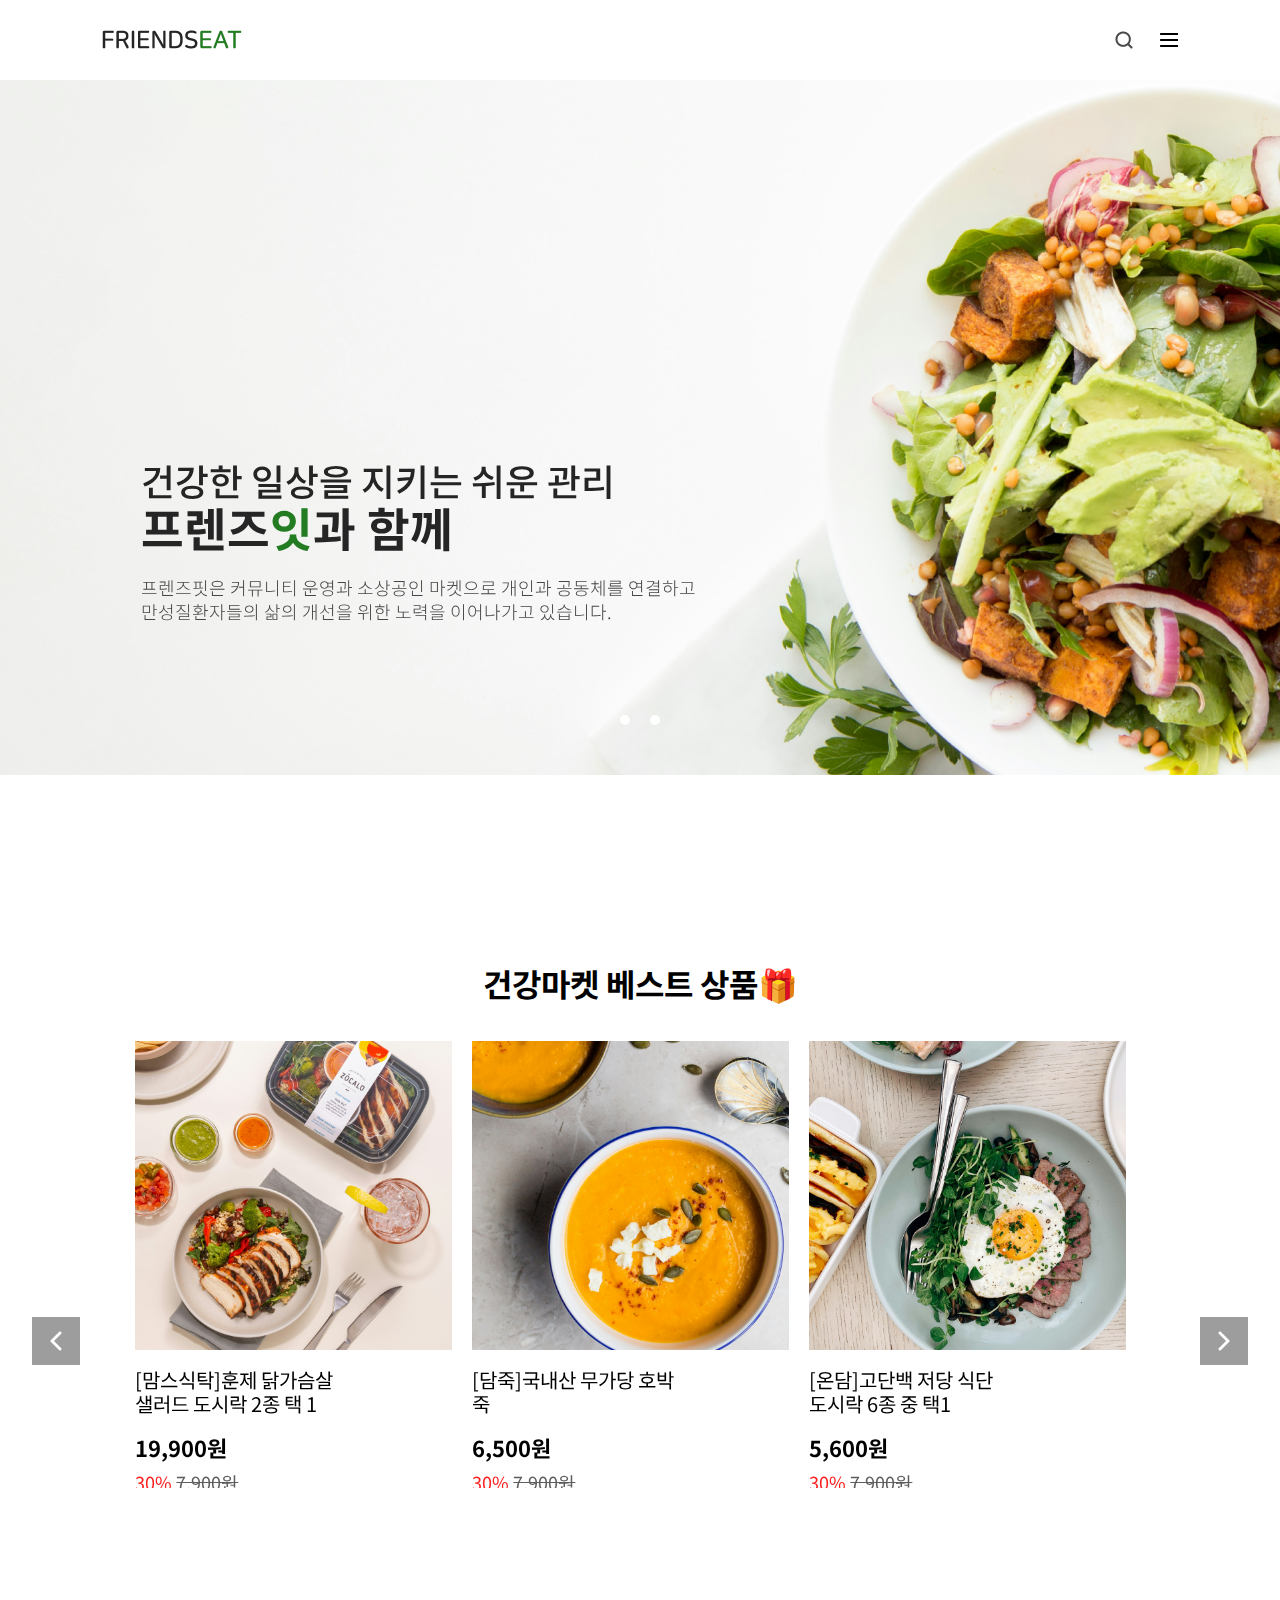
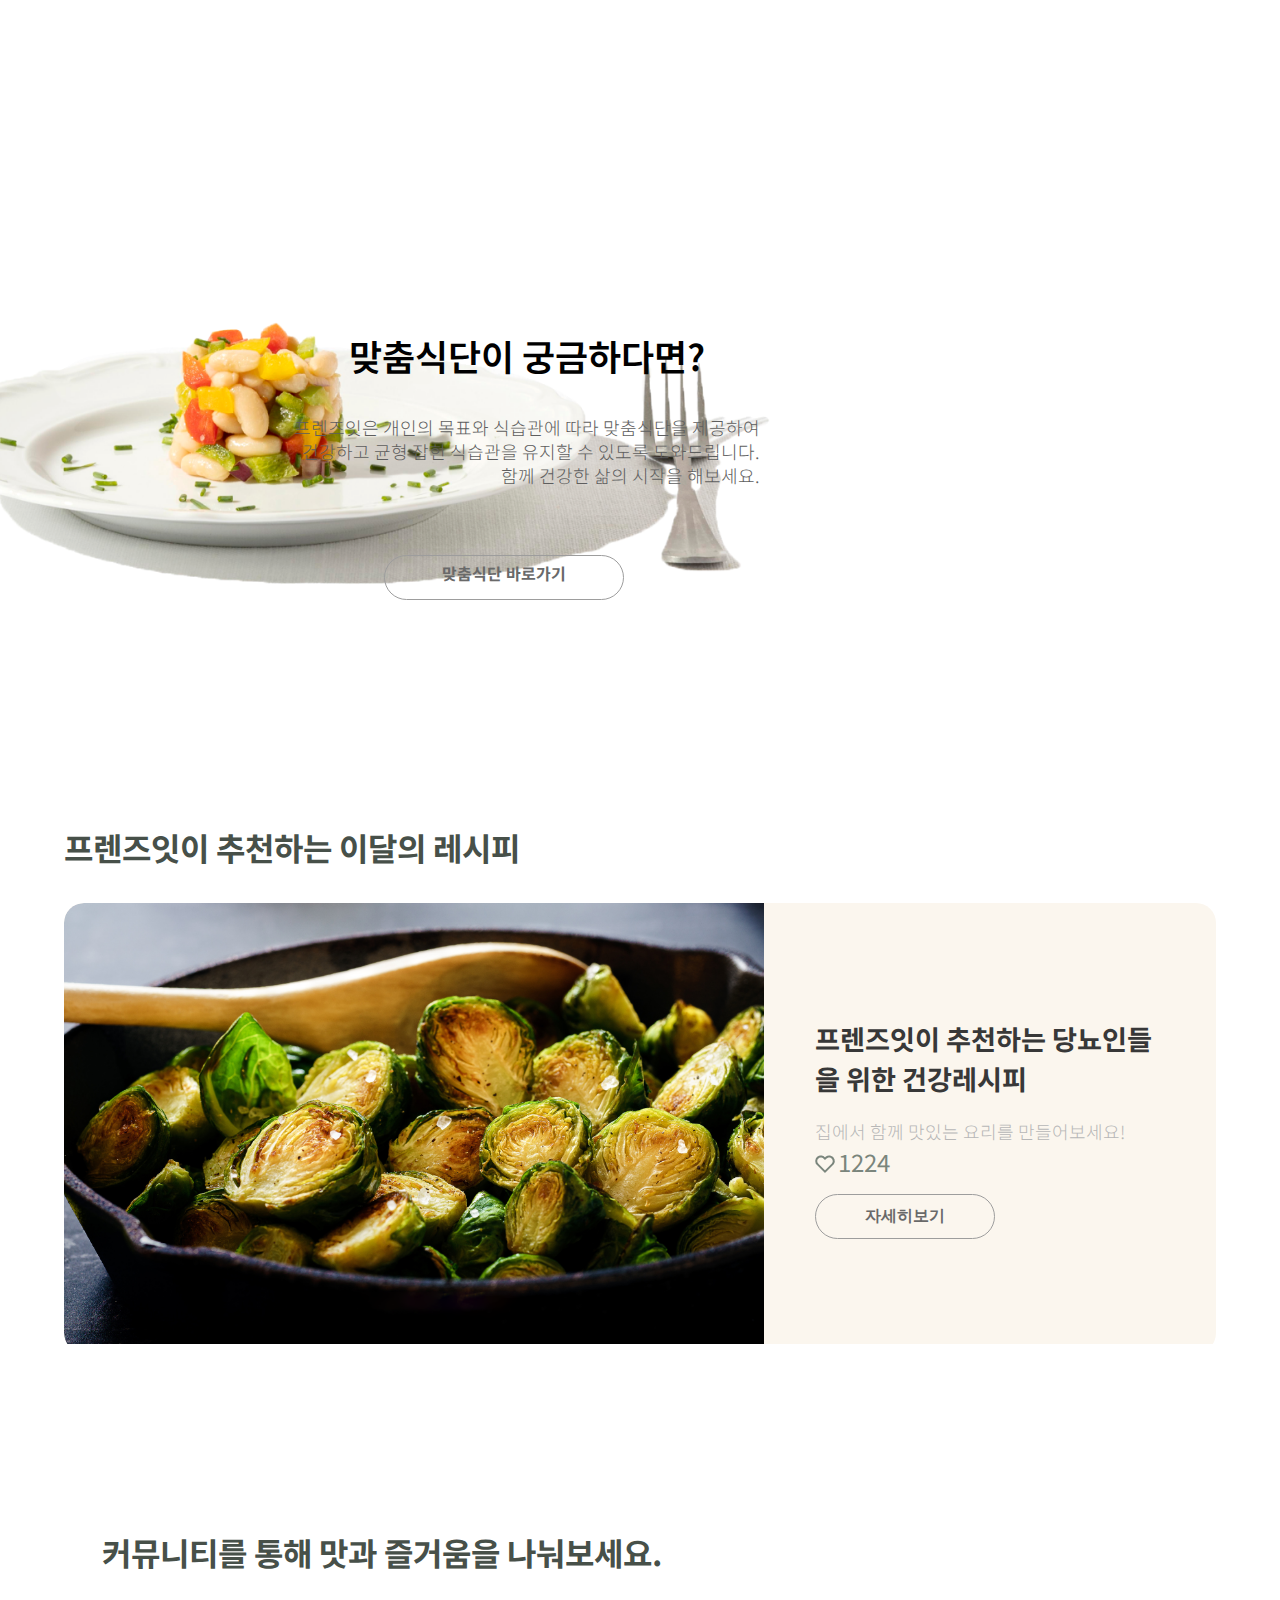
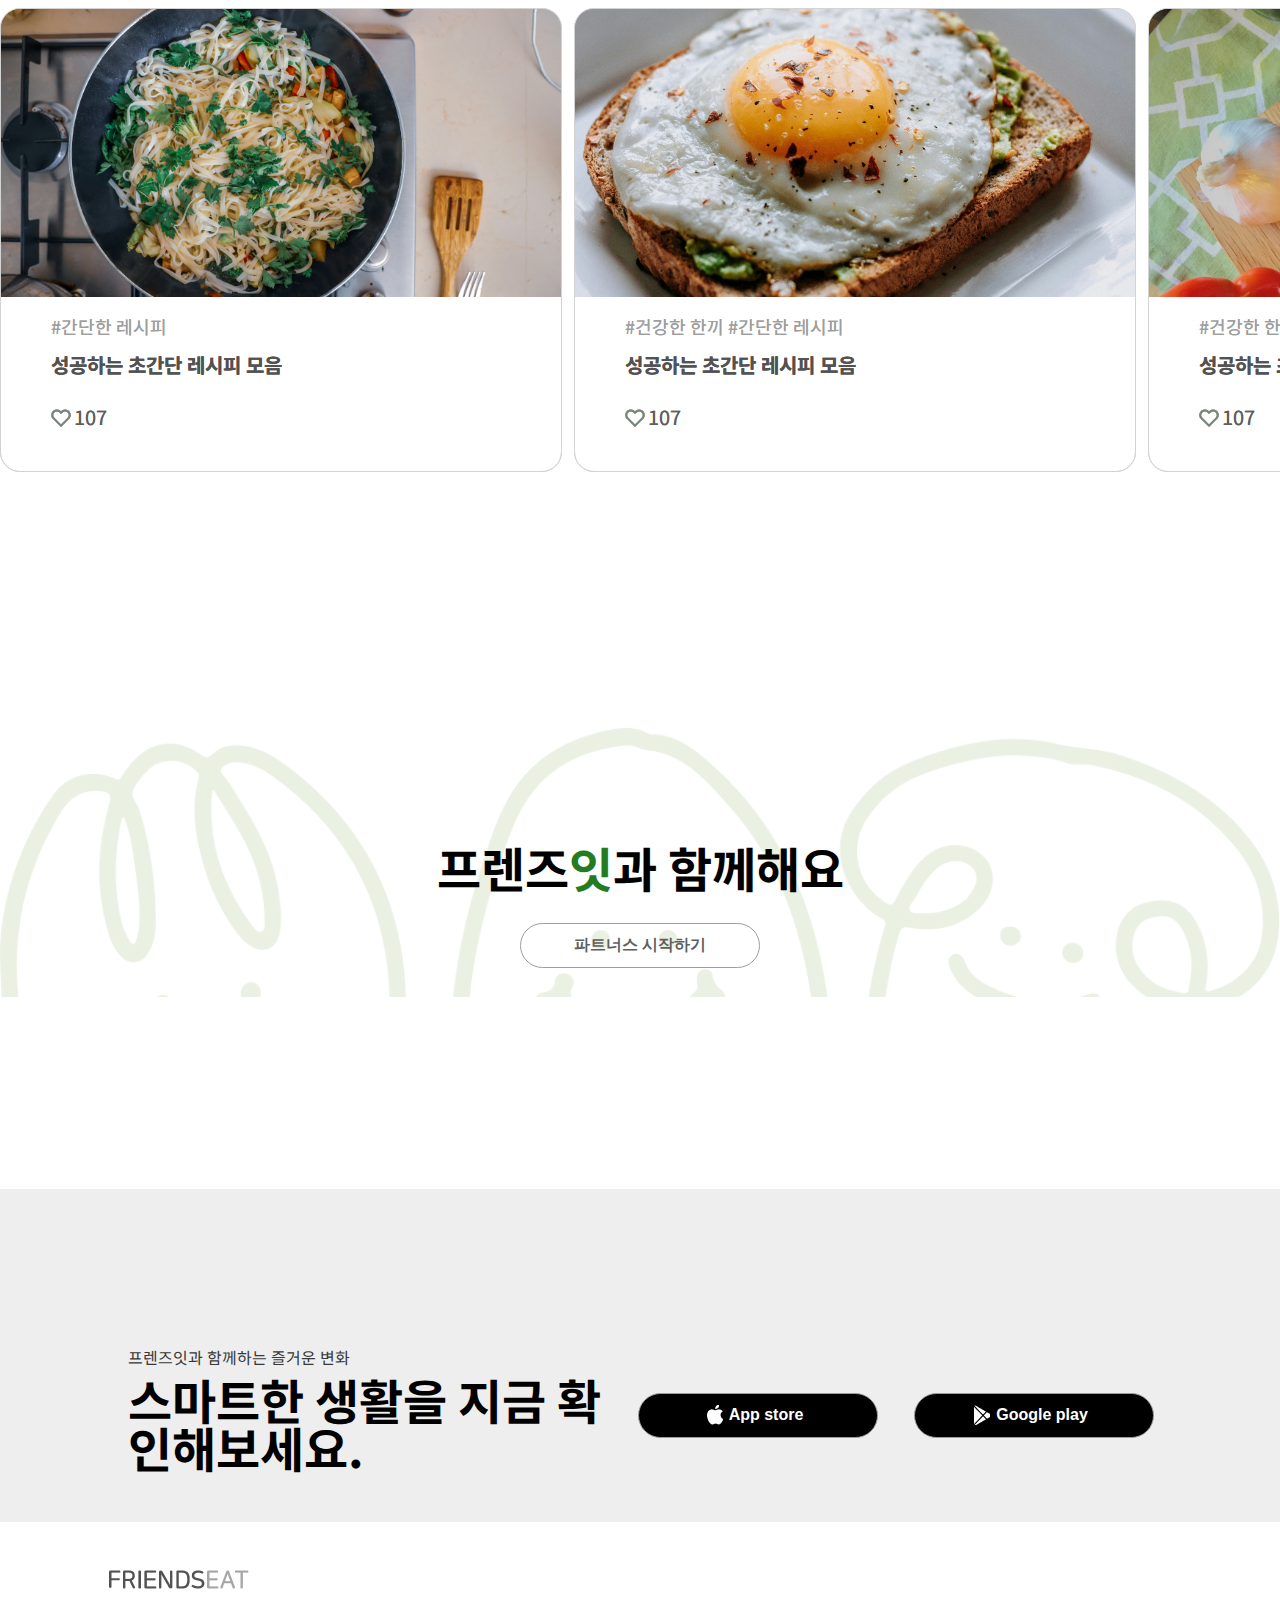
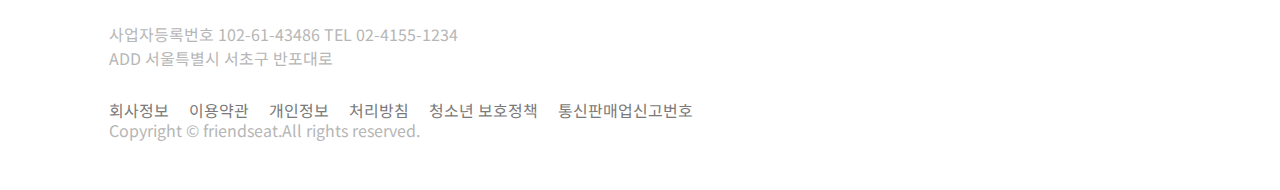
==== index.html @ 8999d672 "20240906" ====
<!DOCTYPE html>
<html lang="en">
  <head>
    <meta charset="UTF-8" />
    <meta name="viewport" content="width=device-width, initial-scale=1.0" />
    <title>프렌즈잇</title>
    <link rel="icon" href="./img/common/favicon.ico" />
    <link rel="stylesheet" href="./css/reset.css" />
    <link rel="stylesheet" href="./css/style.css" />
    <link rel="stylesheet" href="./css/responsive.css" />
    <script src="./js/index.js"></script>
    <script src="./js/jquery.min.js"></script>
  </head>
  <body>
    <div class="page_wrap">
      <header>
        <div class="headerwrap">
          <div class="header_wrapper">
            <!-- 로고 -->
            <h1>
              <a href="/">
                <img src="./img/common/FRIENDSEAT.png" alt="로고" />
              </a>
            </h1>
            <!-- 메뉴 -->
            <nav>
              <ul>
                <li class="first_menu">
                  <a href="./sub/my_recipe.html">맞춤레시피</a>
                  <ul class="submenu">
                    <li><a href="#">건강정보</a></li>
                    <li><a href="#">인기레시피</a></li>
                    <li><a href="#">맞춤레시피</a></li>
                  </ul>
                </li>
                <li class="second_menu">
                  <a href="./sub/market.html">건강마켓</a>
                  <ul class="submenu">
                    <li><a href="#">베스트</a></li>
                    <li><a href="#">신상품</a></li>
                    <li><a href="#">건강반찬</a></li>
                    <li><a href="#">식사대용</a></li>
                    <li><a href="#">영양간식</a></li>
                    <li><a href="#">맞춤식단</a></li>
                  </ul>
                </li>
                <li class="3rd_menu">
                  <a href="./community.html">커뮤니티</a>
                  <ul class="submenu">
                    <li><a href="./sub/community.html">커뮤니티</a></li>
                    <li><a href="./sub/community2.html">전문가의QnA</a></li>
                  </ul>
                </li>
                <li>
                  <a href="./sub/notice.html">공지사항</a>
                  <ul class="submenu">
                    <li><a href="./sub/notice.html">공지사항</a></li>
                    <li><a href="./sub/notice_2.html">홍보자료</a></li>
                  </ul>
                </li>
              </ul>
            </nav>
            <!-- 아이콘 -->
            <div class="icons">
              <a href="./sub/login.html"><div class="login"></div></a>
              <a href="#" onclick="showDetail()"><div class="search"></div></a>
              <a href="#" onclick="hideDetail()"><div class="close"></div></a>
              <a href="#"><div class="hidden_menu"></div></a>
            </div>
          </div>
        </div>
        <div class="top_searchbar">
          <form action="#" method="post">
            <div class="input_box">
              <input
                type="text"
                placeholder="검색어를 입력하세요"
                id="search_input"
                name="search_input"
              />
            </div>
            <div class="search_btn">
              <a href="#">
                <img src="./img/icon/search.png" alt="검색" />
              </a>
            </div>
          </form>
        </div>
      </header>
      <main>
        <!-- 섹션1 -->
        <section class="sec01">
          <div class="main_wrapper">
            <div class="sec01_wrap">
              <div class="txt_sec01">
                <h2>
                  <b>건강한 일상을 지키는 쉬운 관리</b><br />
                  프렌즈<span>잇</span>과 함께
                </h2>
                <p>
                  프렌즈핏은 커뮤니티 운영과 소상공인 마켓으로 개인과 공동체를
                  연결하고<br />
                  만성질환자들의 삶의 개선을 위한 노력을 이어나가고 있습니다.
                </p>
              </div>
              <img src="./img/main/main1.png" alt="메인1" />
            </div>
            <div class="sec01_wrap main2">
              <div class="txt_sec02">
                <h2>몸이 가벼워지는 한 끼 식단</h2>
                <p>건강관리가 쉬워지는 베지라이프, 지금 시작해보세요</p>
              </div>
              <img src="./img/main/main2.png" alt="메인2" />
            </div>
          </div>
        </section>
        <!-- 두번째 섹션 -->
        <section class="sec02_wrap">
          <h3>건강마켓 베스트 상품🎁</h3>
          <div class="sec02_wrapper">
            <a href="#" class="left_grey_1">
              <img src="../img/icon/left_grey.png" alt=" 왼쪽 화살표" />
            </a>
            <div class="sec02_all_box">
              <div class="sec02_box">
                <div class="img_box">
                  <img src="./img/main/best1.png" alt="베스트1">
                </div>
                <div class="txt_box">
                   <div class="txt_box_txt">
                  <a href="#"
                    ><h3>[온담]고단백 저당 식단 도시락 6종 중 택1</h3></a>
                  <p>5,600원</p>
                  <h4>30% <span class="sale">7,900원</span></h4>
                  </div>
                   <div class="txt_box_icon">
                  <a href="#">
                    <img src="./img/icon/buy.png" alt="장바구니">
                  </a>
                   </div>
               </div>
              </div>
              <div class="sec02_box">
                <div class="img_box">
                  <img src="./img/main/best2.png" alt="베스트2">
                </div>
                <div class="txt_box">
                  <div class="txt_box_txt">
                  <h3>[맘스식탁]훈제 닭가슴살 샐러드 도시락 2종 택 1</h3>
                  <p>19,900원</p>
                  <h4>30% <span class="sale">7,900원</span></h4>
                   </div>
                   <div class="txt_box_icon">
                  <a href="#">
                    <img src="./img/icon/buy.png" alt="장바구니">
                  </a>
                    </div>
                </div>
              </div>
              <div class="sec02_box">
                <div class="img_box">
                 <img src="./img/main/best3.png" alt="베스트3">
                </div>
                <div class="txt_box">
                  <div class="txt_box_txt">
                  <h3>[담죽]국내산 무가당 호박죽</h3>
                  <p>6,500원</p>
                  <h4>30% <span class="sale">7,900원</span></h4>
                </div>
                <div class="txt_box_icon">
                  <a href="#">
                    <img src="./img/icon/buy.png" alt="장바구니">
                  </a>
                    </div>
                </div>
              </div>

              <div class="sec02_box">
                <div class="img_box">
                  <img src="./img/main/best1.png" alt="베스트1">
                </div>
                <div class="txt_box">
                   <div class="txt_box_txt">
                  <a href="#"
                    ><h3>[온담]고단백 저당 식단 도시락 6종 중 택1</h3></a>
                  <p>5,600원</p>
                  <h4>30% <span class="sale">7,900원</span></h4>
                  </div>
                   <div class="txt_box_icon">
                  <a href="#">
                    <img src="./img/icon/buy.png" alt="장바구니">
                  </a>
                   </div>
               </div>
              </div>
              <div class="sec02_box">
                <div class="img_box">
                  <img src="./img/main/best2.png" alt="베스트2">
                </div>
                <div class="txt_box">
                  <div class="txt_box_txt">
                  <h3>[맘스식탁]훈제 닭가슴살 샐러드 도시락 2종 택 1</h3>
                  <p>19,900원</p>
                  <h4>30% <span class="sale">7,900원</span></h4>
                   </div>
                   <div class="txt_box_icon">
                  <a href="#">
                    <img src="./img/icon/buy.png" alt="장바구니">
                  </a>
                    </div>
                </div>
              </div>
              <div class="sec02_box">
                <div class="img_box">
                 <img src="./img/main/best3.png" alt="베스트3">
                </div>
                <div class="txt_box">
                  <div class="txt_box_txt">
                  <h3>[담죽]국내산 무가당 호박죽</h3>
                  <p>6,500원</p>
                  <h4>30% <span class="sale">7,900원</span></h4>
                </div>
                <div class="txt_box_icon">
                  <a href="#">
                    <img src="./img/icon/buy.png" alt="장바구니">
                  </a>
                    </div>
                </div>
              </div>
              </div>

             
            <a href="#" class="right_grey_1">
              <img src="../img/icon/right_grey.png" alt=" 오른쪽 화살표" />
            </a>
          </div> 
        </section>

        <!-- 세번째 섹션 -->
        <section class="sec03">
          <div class="sec03_wrap">
            <div class="txt_wrap1">
              <h2>맞춤식단이 궁금하다면?</h2>
              <p>프렌즈잇은 개인의 목표와 식습관에 따라 맞춤식단을 제공하여</br>건강하고 균형 잡힌 식습관을 유지할 수 있도록 도와드립니다.</br>
                 함께 건강한 삶의 시작을 해보세요.</p>
             
              <a href="#">맞춤식단 바로가기</a>
            </div>
          </div>
        </section>
        <!-- 네번째 섹션 -->
        <section class="sec04">
          <div class="sec04_wrapper">
            <h2>프렌즈잇이 추천하는 이달의 레시피</h2>
            <div class="sec04_box">
              <div class="box_wrapper"></div>
              <div class="txt_wrapper">
                <h3>프렌즈잇이 추천하는 당뇨인들을 위한 건강레시피</h3>
                <h4>집에서 함께 맛있는 요리를 만들어보세요!</h4>
                <p>1224</p>
                <a href="#"><button type="button">자세히보기</button></a>
              </div>
            </div>
          </div>
        </section>
        <!-- 다섯번째 섹션 -->
        <section class="sec05">
          <h2>커뮤니티를 통해 맛과 즐거움을 나눠보세요.</h2>
          <div class="community_slide">
            <div class="slide_box1">
              <div class="recipe_box">
                <div class="img1"></div>
                <div class="txt_1">
                  <p>#간단한 레시피</p>
                  <h4>성공하는 초간단 레시피 모음</h4>
                  <h3>107</h3>
                </div>
              </div>
              <div class="recipe_box">
                <div class="img2"></div>
                <div class="txt_1">
                  <p>#건강한 한끼 #간단한 레시피</p>
                  <h4>성공하는 초간단 레시피 모음</h4>
                  <h3>107</h3>
                </div>
              </div>
              <div class="recipe_box">
                <div class="img3"></div>
                <div class="txt_1">
                  <p>#건강한 한끼 #간단한 레시피</p>
                  <h4>성공하는 초간단 레시피 모음</h4>
                  <h3>107</h3>
                </div>
              </div>
              <div class="recipe_box">
                <div class="txt_2">
                  <p>더 많은 인기 컨텐츠를 만나보세요</p>
                  <a href="#"><button>자세히보기</button></a>
                </div>
              </div>
            </div>
            <div class="slide_box2">
              <div class="recipe_box">
                <div class="img1"></div>
                <div class="txt_1">
                  <p>#간단한 레시피</p>
                  <h4>성공하는 초간단 레시피 모음</h4>
                  <h3>107</h3>
                </div>
              </div>
              <div class="recipe_box">
                <div class="img2"></div>
                <div class="txt_1">
                  <p>#건강한 한끼 #간단한 레시피</p>
                  <h4>성공하는 초간단 레시피 모음</h4>
                  <h3>107</h3>
                </div>
              </div>
              <div class="recipe_box">
                <div class="img3"></div>
                <div class="txt_1">
                  <p>#건강한 한끼 #간단한 레시피</p>
                  <h4>성공하는 초간단 레시피 모음</h4>
                  <h3>107</h3>
                </div>
              </div>
              <div class="recipe_box">
                <div class="txt_2">
                  <p>더 많은 인기 컨텐츠를 만나보세요</p>
                  <a href="#"><button>자세히보기</button></a>
                </div>
              </div>
            </div>
          </div>
        </section>
        <!-- 일곱번째 섹션 -->
        <section class="sec07">
          <div class="sec07_text">
            <h2>프렌즈<span>잇</span>과 함께해요</h2>
            <a href="./sub/partners.html"><button>파트너스 시작하기</button></a>
          </div>
        </section>
        <!-- 여덟번째 섹션 -->
        <section class="sec08">
          <div class="sec08_wrapper">
           <div class="sec08_text">
            <h3>프렌즈잇과 함께하는 즐거운 변화</h3>
            <h2>스마트한 생활을 지금 확인해보세요.</h2>
            </div>
           <div class="sec_8_btn">
            <a href="#"><button class="app">App store</button></a>
            <a href="#"><button class="Google">Google play</button></a>
            </div>
        </div>
        </section>
      </main>
      <!-- 푸터 -->
      <footer>
        <div class="footer_wrapper">
          <img src="./img/common/footerlogo.png" alt="logo_black" />
          <p>
            사업자등록번호 102-61-43486 TEL 02-4155-1234 <br />
            ADD 서울특별시 서초구 반포대로
          </p>
          <div class="bottom_txt">
            <div class="txt_h4">
              <h4>회사정보</h4>
              <h4>이용약관</h4>
              <h4>개인정보</h4>
              <h4>처리방침</h4>
              <h4>청소년 보호정책</h4>
              <h4>통신판매업신고번호</h4>
            </div>
            <p>Copyright &copy; friendseat.All rights reserved.</p>
          </div>
        </div>
      </footer>
    </div>
  </body>
  <!-- slick -->
  <link rel="stylesheet" href="./css/slick.css" />
  <link rel="stylesheet" href="./css/slick-theme.css" />
  <script src="./js/slick/slick.min.js"></script>
  <script src="./js/slide.js"></script>
</html>
---- css/style.css ----
@charset "utf-8";
@import url("https://fonts.googleapis.com/css2?family=Noto+Sans+KR:wght@100..900&family=Noto+Sans:ital,wght@0,100..900;1,100..900&display=swap");

* {
  margin: 0;
  padding: 0;
}

body {
  font-family: "Noto Sans KR", sans-serif;
  color: #383838;
}
body::-webkit-scrollbar {
  width: 10px;
}
body::-webkit-scrollbar-thumb {
  background-color: #5f5f5f;
  border-radius: 20px;
}
.page_wrap {
  width: 100%;
}

header {
  width: 100%;
  height: auto;
  /* border-bottom: 1px solid #eeeeee; */
  position: fixed;
  z-index: 999;
}
.headerwrap {
  width: 100%;
  height: 80px;

  background-color: #fff;
  transition: 0.3s;
}
.headerwrap:hover {
  background-color: #fff;
}
.header_wrapper {
  width: 84%;
  height: 100%;
  display: flex;
  justify-content: space-between;
  margin: 0 auto;
}
h1 {
  width: 140px;
  height: 20px;
  padding: 30px 0;
}
nav {
  width: 36%;
  height: 100%;
  text-align: center;
  font-weight: bold;
}
nav > ul {
  display: flex;
  justify-content: space-between;
  line-height: 80px;
  width: 100%;
  height: auto;
  position: relative;
}
nav > ul::after {
  position: absolute;
  top: 80px;
  left: -80px;
  content: "메뉴배경";
  font-size: 0;
  display: block;
  width: 128%;
  height: 0;
  overflow: hidden;
  background-color: #fff;
  box-sizing: border-box;
  /* border: 1px solid #f5f5f5; */

  border-top: none;
  transition: 0.3s;
  border-radius: 0px 0px 20px 20px;
}
.hidden_menu {
  padding: 28px 0;
  display: none;
}

nav > ul:hover::after {
  height: 240px;
}
.submenu:not(:hover) > li > a {
  color: #797979;
}
.icons {
  display: flex;
  padding: 30px 0;
  column-gap: 20px;
}

.login {
  width: 21px;
  height: 21px;
  background-image: url(../img/common/css_sprites_1.png);
  background-position: -2211px -499px;
}
.login:hover {
  background-repeat: no-repeat;
  background-image: url(../img/icon/login_green.png);
  background-position: 1px 0px;
  background-size: 90%;
}
.search {
  width: 20px;
  height: 20px;
  background-image: url(../img/common/css_sprites_1.png);
  background-position: -1293px -628px;
}
.close {
  width: 20px;
  height: 20px;
  background-image: url(../img/icon/close.png);
  background-repeat: no-repeat;
  position: relative;
  left: -20px;
  top: 1px;
  display: none;
}
.hidden_menu {
  width: 20px;
  height: 20px;
  background-image: url(../img/icon/menu.png);
  background-repeat: no-repeat;
  position: relative;
  display: none;
  top: -2px;
}

.search:hover {
  background-image: url(../img/icon/search_green.png);

  background-position: 1px 20px;
  background-size: 102%;
}

/*2차메뉴*/
nav > ul > li {
  position: relative;
  top: 0;
  left: 0;
}
.submenu {
  width: 156%;
  height: 0;
  overflow: hidden;
  background-color: rgb(255, 255, 255);
  position: absolute;
  top: 80px;
  left: -18px;
  line-height: 32px;
  transition: 0.5s;
  column-gap: 70px;
  color: #575757;
  text-align: center;
  z-index: 55;
  transition: 0.3s;
}
.submenu li {
  padding-top: 20px;
}
nav > ul:hover .submenu {
  height: 210px;
}
nav > ul > li:hover > a {
  color: #237b22;
}
.submenu > li:hover > a {
  color: #237b22;
}
/* 메뉴 애니메이션 */
nav > ul > li:after {
  content: "";
  position: absolute;
  bottom: 0;
  left: 0;
  width: 45px;
  height: 4px;
  display: block;
  background-color: #237b22;
  transform: scaleX(0);
  transition: 0.3s;
}
nav > ul > li:nth-child(1):after {
  content: "";
  position: absolute;
  bottom: 0;
  left: 1px;
  width: 72px;
  height: 4px;
  display: block;
  background-color: #237b22;
  transform: scaleX(0);
  transition: 0.3s;
}
nav > ul > li:nth-child(2):after {
  content: "";
  position: absolute;
  bottom: 0;
  left: 1px;
  width: 56px;
  height: 4px;
  display: block;
  background-color: #237b22;
  transform: scaleX(0);
  transition: 0.3s;
}
nav > ul > li:nth-child(3):after {
  content: "";
  position: absolute;
  bottom: 0;
  left: 1px;
  width: 56px;
  height: 4px;
  display: block;
  background-color: #237b22;
  transform: scaleX(0);
  transition: 0.3s;
}
nav > ul > li:nth-child(4):after {
  content: "";
  position: absolute;
  bottom: 0;
  left: 2px;
  width: 56px;
  height: 4px;
  display: block;
  background-color: #237b22;
  transform: scaleX(0);
  transition: 0.3s;
}
nav ul li:nth-child(1):hover::after {
  width: 72px;
  transform: scaleX(1);
}
nav ul li:nth-child(2):hover::after {
  width: 56px;
  transform: scaleX(1);
}
nav ul li:nth-child(3):hover::after {
  width: 56px;
  transform: scaleX(1);
}
nav ul li:nth-child(4):hover::after {
  width: 56px;
  transform: scaleX(1);
}

/* 검색창 */
.top_searchbar {
  width: 100%;
  height: 150px;
  background-color: #ffffff;
  box-sizing: border-box;
  padding: 50px 0;
  display: flex;
  margin: 0 auto;
  justify-content: center;
  opacity: 0;
}
.top_searchbar form {
  width: 100%;
  height: auto;
  display: flex;
  justify-content: center;
}
.input_box {
  width: 630px;
}
.input_box input {
  background-color: transparent;
  border: none;
  border-bottom: 1px solid #464646;
  color: #464646;
  height: 50px;
  width: 100%;
  padding-right: 30px;
  box-sizing: border-box;
  outline: none;
}
.search_btn {
  box-sizing: border-box;
  padding: 16px 0;
}

section {
  width: 100%;
  height: auto;
  margin: 0 auto;
  margin-bottom: 12rem;
}
/* section01 */
.sec01 {
  max-width: 100%;
  height: 775px;
  margin: 0 auto;
  /* margin-bottom: 8rem; */
}
.main_wrapper {
  width: 100%;
  height: 100%;
  overflow: hidden;
  margin: 0 auto;
}
.sec01_wrap {
  width: 100%;
  height: 100%;
  display: flex;
  align-items: center;
  justify-content: center;
  position: relative;
  top: 0;
  left: 0;
}
.sec01_wrap img {
  max-width: 100%;
  height: 775px;
  object-fit: cover;
  object-position: center;
}
.sec01_wrap .txt_sec01 {
  position: absolute;
  top: 25vh;
  left: 5vw;
}
.sec01_wrap h2 {
  font-size: 3.5rem;
  color: #252525;
  font-weight: bold;
  margin-bottom: 48px;
  line-height: 64px;
}
.sec01_wrap b {
  font-size: 2.5rem;
  color: #252525;
  font-weight: 500;
  margin-bottom: 2.8vh;
  line-height: 48px;
}
span {
  color: #237b22;
}
.sec01_wrap.main2 {
  width: 100%;
  height: 775px;
  display: flex;
  align-items: center;
  justify-content: center;
  position: relative;
  top: 0;
  left: 0;
}
.sec01_wrap.main2 .txt_sec02 {
  position: absolute;
  top: 360px;
  right: 160px;
  text-align: end;
}

.sec01_wrap.main2 > .txt_sec02 h2 {
  font-size: 3.2rem;
  color: #252525;
  font-weight: bold;
  margin-bottom: 1rem;
  line-height: 48px;
}
.sec01_wrap.main2 > .txt_sec02 p {
  font-size: 18px;
  color: #717171;
  font-weight: 400;
  margin-bottom: 2rem;
  line-height: 24px;
}

.sec01_wrap p {
  color: #464646;
  font-size: 18px;
  font-weight: 300;
  line-height: 24px;
}
.main_button {
  display: flex;
  align-items: center;
  justify-content: center;
  gap: 20px;
  position: relative;
  top: -70px;
}

/* 섹션2 */
.sec02_wrap {
  width: 100%;
  max-width: 1920px;
  height: 660px;
  margin: 0 auto;
  margin-top: 12rem;
  margin-bottom: 12rem;
}
.sec02_wrap > h3 {
  box-sizing: border-box;
  padding: 0 10%;
  font-size: 32px;
  color: #000;
  font-weight: bold;
  margin-bottom: 42px;
  text-align: center;
}
.sec02_wrapper {
  width: 95%;
  display: flex;
  align-items: center;
  box-sizing: border-box;
  margin: 0 auto;
}
.left_grey {
  cursor: pointer;
}
.right_grey {
  cursor: pointer;
}

.sec02_all_box {
  margin: 0 auto;
  width: 83%;
  height: 600px;
}
.sec02_box {
  width: calc(33.3% - 20px);
  min-height: 300px;
  margin: 0 auto;
  display: flex;
  flex-direction: column;
  align-items: flex-start;
  margin-right: 20px;
  flex: 1 1 calc(33.3% - 20px);
}
.sec02_box:last-child {
  margin-right: 0;
}
.img_box {
  max-width: 100%;
  height: auto;
  overflow: hidden;
  margin-bottom: 18px;
}
.txt_box {
  width: 80%;
  height: 120px;
  display: flex;
  flex-direction: column;
}
.img_box img {
  width: 100%;
}
.txt_box_txt {
  width: 80%;
  display: flex;
  flex-direction: column;
}
.txt_box_icon {
  width: 20%;
  box-sizing: border-box;
  padding: 0 3.5rem;
}
.txt_box h3 {
  font-size: 20px;
  font-weight: 400;
  color: #000;
  margin-bottom: 18px;
  transition: 0.2s;
  line-height: 1.2;
}
.txt_box p {
  font-size: 24px;
  font-weight: bold;
  color: #000;
  margin-bottom: 12px;
  transition: 0.2s;
  line-height: 1.2;
}
.txt_box h4 {
  font-size: 18px;
  font-weight: 400;
  color: #ff1f1f;
  margin-bottom: 18px;
  transition: 0.2s;
  line-height: 20px;
}
.sale {
  text-decoration: line-through;
  color: #5e5e5e;
}
.sec02_photo h3:hover {
  text-decoration: underline;
}

/* section3 */

.sec03 {
  width: 100%;
  height: 420px;
  min-height: 360px;
  box-sizing: border-box;
  text-align: center;
}
.sec03_wrap {
  width: 100%;
  height: 450px;
  margin: 0 auto;
  position: relative;
  top: 0;
  left: 0;
}
.sec03_wrap::before {
  content: "";
  display: block;
  position: absolute;
  top: 0px;
  left: 0px;
  right: 0px;
  bottom: 0px;
  opacity: 0.9;
  background-image: url(../img/main/mall3.png);
  background-position: center;
  background-repeat: no-repeat;
  background-size: cover;
  opacity: 1;
}

.txt_wrap1 {
  width: 50%;
  display: flex;
  flex-direction: column;
  justify-content: space-between;
  align-items: end;
  text-align: end;
  position: absolute;
  top: 120px;
  right: 8rem;
}
.sec03_wrap h2 {
  font-weight: 600;
  margin-bottom: 24px;
  color: #000000;
  font-size: 36px;
  font-weight: 600;
  margin-right: 50px;
  line-height: 32px;
}
.sec03_wrap p {
  color: #5e5e5e;
  font-size: 18px;
  font-weight: 300;
  line-height: 1.5rem;
  margin-right: 50px;
}
.txt_wrap1 a {
  width: 240px;
  height: 45px;
  box-sizing: border-box;
  padding: 1vh 2vw;
  box-sizing: border-box;
  font-size: 16px;
  margin-top: 48px;
  border-radius: 50px;
  border: 1px solid #9d9d9d;
  outline: none;
  background-color: transparent;
  font-weight: bold;
  cursor: pointer;
  color: #696969;
  text-align: center;
  transition: 0.3s;
  position: relative;
  left: -3rem;
}
.txt_wrap1 a:hover {
  background-color: #000000;
  color: #fff;
  border: 1px solid #000000;
}

/* 섹션4 */
.sec04 {
  width: 100%;
  height: auto;
  overflow: hidden;
}
.sec04_wrapper {
  /* width: 83%; */
  max-width: 1600px;
  height: 57vh;
  margin: 0 auto;
}
.sec04 h2 {
  width: 100%;
  color: #475049;
  font-size: 32px;
  font-weight: bold;
  margin-bottom: 40px;
  word-wrap: break-word;
}
.sec04_box {
  /* width: 100%;*/
  height: 50vh;
  overflow: hidden;
  display: flex;
  flex-wrap: wrap;
  justify-content: space-between;
  margin: 0 auto;
  border-radius: 20px;
  background-color: #fbf6ee;
  transition: 0.3s;
}
.box_wrapper {
  /* width: 50%; */
  /* height: 100%; */
  min-height: 200px;
  overflow: hidden;
  background-image: url(../img/main/recipe0.png);
  background-position: bottom center;
  background-size: cover;
  background-repeat: no-repeat;

  border-radius: 20px 0 0 20px;
  flex: 2;
  transition: 0.3s;
}
.sec04_box:hover .box_wrapper {
  background-size: 101%;
  background-size: cover;
}
.txt_wrapper {
  flex: 1;
  box-sizing: border-box;
  padding: 6vh 4vw;
  display: flex;
  flex-direction: column;
  justify-content: center;
}
.txt_wrapper h3 {
  font-size: 2rem;
  color: #383838;
  font-weight: bold;
  margin-bottom: 24px;
  line-height: 2.5rem;
  word-wrap: break-word;
}
.txt_wrapper h4 {
  font-size: 18px;
  color: #b7b7b7;
  font-weight: 300;
  margin-bottom: 10px;
}
.txt_wrapper p {
  font-size: 24px;
  color: #7a857c;
  font-weight: 400;
  margin-bottom: 20px;
}
.txt_wrapper p::before {
  content: "";
  display: inline-block;
  width: 23px;
  height: 20px;
  background-image: url(../img/common/css_sprites_1.png);
  background-position: -2131px -499px;
  background-image: 100%;
  position: relative;
  top: 2px;
}
.sec04 button {
  box-sizing: border-box;
  padding: 10px 2vw;
  width: 180px;
  height: 45px;
  border-radius: 50px;
  border: 1px solid #9d9d9d;
  outline: none;
  background-color: transparent;
  font-weight: bold;
  font-size: 16px;
  cursor: pointer;
  color: #696969;
  transition: 0.3s;
}
.sec04 button:hover {
  background-color: #000000;
  color: #fff;
  border: 1px solid #000000;
}

/* section5 */
.sec05 {
  width: 100%;
  height: fit-content;
  box-sizing: border-box;
  overflow: hidden;
}
.sec05 > h2 {
  width: 83%;
  color: #475049;
  font-size: 32px;
  font-weight: bold;
  width: 1600px;
  text-align: start;
  margin: 0 auto;
  margin-left: 8vw;
  margin-bottom: 40px;
}
/* 슬라이드 전체 */
.community_slide {
  width: 100%;
  position: relative;
  height: 464px;
  overflow: hidden;
}
/* 슬라이드1세트  */
.slide_box1 {
  width: 100%;
  height: 100%;
  display: flex;
  justify-content: space-between;

  position: absolute;
  top: 0;
  animation: slide1 16s linear infinite;
  width: max-content;
}
.community_slide:hover .slide_box1,
.community_slide:hover .slide_box2 {
  animation-play-state: paused;
}
.slide_box2 {
  width: 100%;
  height: 100%;
  display: flex;
  justify-content: space-between;

  position: absolute;
  top: 0;
  width: max-content;
  animation: slide2 16s linear infinite;
}

@keyframes slide1 {
  0% {
    transform: translateX(0%);
  }
  100% {
    transform: translateX(-100%);
  }
}
@keyframes slide2 {
  0% {
    transform: translateX(100%);
  }
  100% {
    transform: translateX(0%);
  }
}
.community_slide .recipe_box {
  width: 560px;
  overflow: hidden;
  margin: 0 auto;
  border-radius: 20px;
  border: 1px solid #d3d3d3;
  margin-right: 12px;
  transition: 0.3s;
}
.community_slide .recipe_box:hover {
  border: 1px solid #616161;
}
.img1 {
  max-width: 100%;
  height: 288px;
  background-image: url(../img/main/community1.jpg);
  background-size: 105%;
  background-repeat: no-repeat;
  background-position: -20px -44px;
}
.img2 {
  max-width: 100%;
  height: 288px;
  background-image: url(../img/main/community2.jpg);
  background-size: cover;
  background-repeat: no-repeat;
  background-position: center center;
}
.img3 {
  max-width: 100%;
  height: 288px;
  background-image: url(../img/main/community3.jpg);
  background-size: 100%;
  background-repeat: no-repeat;
}
.img4 {
  max-width: 100%;
  height: 288px;
  background-image: url(../img/main/community1.jpg);
  background-size: 100%;
  background-repeat: no-repeat;
}
.recipe_box .txt_1 {
  margin-top: 20px;
  font-size: 18px;
  color: #9e9e9e;
  margin-left: 50px;
}
.recipe_box .txt_1 p {
  margin-bottom: 20px;
}
.recipe_box .txt_1 h4 {
  color: #525252;
  font-weight: bold;
  font-size: 20px;
  margin-bottom: 30px;
}
.recipe_box .txt_1 h3 {
  color: #5e5e5e;
  font-size: 20px;
}
.recipe_box .txt_1 h3::before {
  content: "";
  display: inline-block;
  width: 23px;
  height: 20px;
  background-image: url(../img/common/css_sprites_1.png);
  background-position: -2131px -499px;
  position: relative;
  top: 3px;
}
.recipe_box .txt_2 {
  text-align: center;
  padding: 165px 0px;
}
.recipe_box .txt_2 p {
  font-size: 20px;
  font-weight: bold;
}
.recipe_box .txt_2 button {
  box-sizing: border-box;
  width: 180px;
  height: 45px;
  color: #797979;
  cursor: pointer;
  font-size: 16px;
  border: 1px solid #525252;
  border-radius: 50px;
  margin-top: 60px;
  background-color: #fff;
  font-weight: bold;
  transition: 0.3s;
}
.recipe_box .txt_2 button:hover {
  background-color: #000000;
  color: #ffffff;
}
/* section06 */
.sec06 {
  align-items: center;
  box-sizing: border-box;
  width: 100%;
  height: 45vh;
}
.sec06_wrapper {
  max-width: 1920px;
  min-height: 200px;
  height: 100%;
  margin: 0 auto;
  display: flex;
  justify-content: flex-end;
  align-items: center;
  position: relative;
}
.sec06_wrapper::before {
  content: "";
  background-image: url(../img/main/mall01.png);
  background-repeat: no-repeat;
  background-size: cover;
  background-position: left center;
  position: absolute;
  top: 0px;
  left: 0px;
  right: 0px;
  bottom: 0px;
  opacity: 0.9;
  transition: 0.3s;
  background-color: #fff;
}
.sec06_wrapper:hover.sec06_wrapper::before {
  /* filter: contrast(0.5); */
  opacity: 0.6;
}

.txt_mall {
  width: 100%;
  height: 100%;
  box-sizing: border-box;
  padding: 18vh 4vw;
  text-align: right;
  position: relative;
}

.txt_mall h2 {
  font-size: 2rem;
  font-weight: 600;
  color: #474747;
}
.txt_mall span {
  color: #161616;
  font-size: 2rem;
  font-weight: bold;
}
.txt_mall button {
  box-sizing: border-box;
  padding: 16px 40px;
  font-size: 16px;
  font-weight: 600;
  margin-top: 32px;
  border-radius: 50px;
  border: 1px solid #9d9d9d;
  color: #5f5f5f;
  background-color: transparent;
  cursor: pointer;
  transition: 0.3s;
}
.txt_mall button:hover {
  background-color: #000000;
  color: #fff;
  border: 1px solid #000000;
}
/* .txt_mall:hover {
  background-color: rgba(185, 185, 185, 0.5);
} */

/* section07 */
.sec07 {
  width: 100%;
  height: 37vh;

  position: relative;
}
.sec07::before {
  content: "";
  background-image: url(../img/icon/logo.png);
  background-position: center center;
  background-repeat: no-repeat;
  background-size: cover;
  position: absolute;
  top: 0px;
  left: 0px;
  right: 0px;
  bottom: 0px;
  transition: 0.3s;
  background-color: #fff;
  opacity: 1;
}

.sec07:hover.sec07::before {
  opacity: 0.6;
}

.sec07_text {
  width: 100%;
  height: fit-content;
  box-sizing: border-box;
  padding: 9rem 10vh;
  text-align: center;
  display: flex;
  justify-content: center;
  align-items: center;
  flex-direction: column;
  margin-top: 160px;
  position: relative;
}

.sec07_text h2 {
  font-size: 48px;
  color: #000000;
  font-weight: bold;
}
.sec07_text button {
  width: 240px;
  height: 45px;
  box-sizing: border-box;
  padding: 10px 2vw;
  box-sizing: border-box;
  font-size: 16px;
  font-weight: 600;
  margin-top: 32px;
  border-radius: 50px;
  border: 1px solid #9d9d9d;
  background-color: transparent;
  cursor: pointer;
  color: #5f5f5f;
  transition: 0.3s;
}

.sec07_text button:hover {
  background-color: #000000;
  color: #fff;
  border: 1px solid #000000;
}

/* section08 */
.sec08 {
  width: 100%;
  height: 37vh;
  background-color: #eee;
  box-sizing: border-box;
  padding: 10rem 10%;
  margin-bottom: 0;
}
.sec08_wrapper {
  margin-bottom: 0;
  width: 100%;
  height: auto;
  display: flex;
  align-items: center;
  justify-content: center;
}

.sec08:hover.sec07::before {
  opacity: 0.6;
}

.sec08_text {
  width: 50%;
  height: fit-content;
  box-sizing: border-box;
  text-align: left;
  display: flex;
  flex-direction: column;
  position: relative;
  justify-content: center;
  flex: 2;
}

.sec08_text h2 {
  font-size: 3rem;
  color: #000000;
  font-weight: bold;
  margin-bottom: 10px;
}
.sec08_text h3 {
  margin: 0;
  padding: 0;
  border: 0;
  font-size: 1.2rem;
  font: inherit;
  vertical-align: baseline;
  margin-bottom: 10px;
}

.sec08_text button:hover {
  background-color: #000000;
  color: #fff;
  border: 2px solid #000000;
}
.sec_8_btn {
  width: 50%;
  display: flex;
  gap: 36px;
  justify-content: center;
  flex: 1;
  align-items: center;
}
.sec_8_btn button {
  width: 240px;
  height: 45px;
  box-sizing: border-box;
  padding: 1vh 2vw;
  font-size: 16px;
  font-weight: 600;

  border-radius: 50px;
  border: 1px solid #9d9d9d;
  background-color: transparent;
  cursor: pointer;
  color: #ffffff;
  background-color: #000;
  transition: 0.3s;
  display: flex;
  justify-content: center;
  align-items: center;
}
.Google::before {
  content: "";
  display: inline-block;
  width: 16px;
  height: 20px;
  background-image: url(../img/icon/google.png);
  background-position: -1px 0px;
  position: relative;
  top: 0px;
  left: -6px;
}
.app::before {
  content: "";
  display: inline-block;
  width: 16px;
  height: 20px;
  background-image: url(../img/icon/app.png);
  background-position: 0px -1px;
  position: relative;
  top: 0px;
  left: -6px;
}
.sec_8_btn button:hover {
  background-color: #000;
  color: #fff;
  border: 1px solid #000;
  font-weight: bold;
}
/* footer */
footer {
  width: 83%;
  height: fit-content;
  margin: 0 auto;
  margin-top: 48px;
  margin-bottom: 48px;
}
footer img {
  margin-bottom: 32px;
}
footer p {
  font-size: 16px;
  color: #b6b6b6;
  margin-bottom: 32px;
  line-height: 24px;
}
.bottom_txt {
  display: flex;
  justify-content: space-between;
}
.txt_h4 {
  font-size: 16px;

  display: flex;
  column-gap: 20px;
}
.bottom_txt h4 {
  color: #797979;
  font-size: 16px;
}
---- css/responsive.css ----
/*노트북*/

@media screen and (min-width: 1440px) and (max-width: 1600px) {
  /* 섹션1 */
  .sec01_wrap h2 {
    font-size: 3.5rem;
    color: #252525;
    font-weight: bold;
    margin-bottom: 2.5vh;
    line-height: 3.5vw;
  }
  .sec01_wrap b {
    font-size: 2.5rem;
    color: #252525;
    font-weight: 500;
    margin-bottom: 2.8vh;
    line-height: 3vw;
  }
  .txt_sec01 {
    width: 70%;
    box-sizing: border-box;
    padding: 25vh 10vw;
  }
  /* 섹션 2 */
  .txt_box h3 {
    font-size: 20px;
  }

  .txt_box p {
    font-size: 22px;
  }
  /* 섹션4 */
  .sec04 {
    width: 90%;
  }
  /* 섹션 6 */
  .sec06_wrapper {
    background-position: 12%;
  }
  /* 섹션7 */
  .sec07::before {
    content: "";
    background-image: url(../img/icon/logo.png);
    background-position: center 2vw;
  }
}

@media screen and (min-width: 1175px) and (max-width: 1439px) {
  /* 헤더 */
  nav > ul {
    display: none;
  }
  .icons {
    display: flex;
    padding: 30px 0;
    column-gap: 12px;
  }
  .hidden_menu {
    display: block;
  }
  .icons a:first-child {
    display: none;
  }
  .close {
    left: -10px;
    top: 1px;
  }

  /* 섹션1 */
  .sec01_wrap h2 {
    font-size: 2.9rem;
    color: #252525;
    font-weight: bold;
    margin-bottom: 2.5vh;
    line-height: 4vw;
  }
  .sec01_wrap b {
    font-size: 2.3rem;
    color: #252525;
    font-weight: 500;
    margin-bottom: 2.8vh;
    line-height: 3vw;
  }
  .txt_sec01 {
    width: 70%;
    box-sizing: border-box;
    padding: 25vh 6vw;
  }
  /* 섹션 2 */
  .txt_box h3 {
    font-size: 20px;
  }

  .txt_box p {
    font-size: 22px;
  }

  /* 섹션3 */
  .sec03_wrap .txt_wrap1 {
    max-width: 1200px;
    width: 100%;
    margin: 0 auto;
    display: flex;
    align-items: center;
    justify-content: center;
    flex-direction: column;
    gap: 20px;
    box-sizing: border-box;
  }
  /* 섹션4 */
  .sec04 {
    width: 90%;
  }
  .txt_wrapper h3 {
    font-size: 1.7rem;
  }
  /* 섹션 6 */
  .sec06_wrapper::before {
    background-position: 12% center;
  }
  /* 섹션7 */
  .sec07::before {
    content: "";
    background-image: url(../img/icon/logo.png);
    background-position: center 5vw;
  }
  .sec07_text {
    width: 100%;
    height: fit-content;
    box-sizing: border-box;
    padding: 14vw 10vh;
  }
  /* 푸터 */
  .bottom_txt {
    display: block;
    margin-bottom: 10px;
  }
}
/* 노트북 medium */
@media screen and (min-width: 1025px) and (max-width: 1174px) {
  /* 헤더 */
  nav > ul {
    display: none;
  }
  .icons {
    display: flex;
    padding: 30px 0;
    column-gap: 12px;
  }
  .hidden_menu {
    display: block;
  }
  .icons a:first-child {
    display: none;
  }
  .close {
    left: -10px;
    top: 1px;
  }
  /* 섹션1 */
  .sec01_wrap h2 {
    font-size: 2.7rem;
    color: #252525;
    font-weight: bold;
    margin-bottom: 2.5vh;
    line-height: 4.2vw;
  }
  .sec01_wrap b {
    font-size: 2rem;
    color: #252525;
    font-weight: 500;
    margin-bottom: 2.8vh;
    line-height: 3vw;
  }
  .txt_sec01 {
    width: 70%;
    box-sizing: border-box;
    padding: 25vh 7vw;
  }
  .sec01_wrap p {
    line-height: 1.8vw;
  }
  /* 섹션 2 */
  .txt_box h3 {
    font-size: 20px;
  }

  .txt_box p {
    font-size: 22px;
  }
  /* 섹션3 */
  .sec03_wrap .txt_wrap1 {
    max-width: 1200px;
    width: 100%;
    margin: 0 auto;
    display: flex;
    align-items: center;
    justify-content: center;
    flex-direction: column;
    gap: 20px;
    box-sizing: border-box;
  }
  /* 섹션4 */
  .sec04 {
    width: 90%;
  }
  .txt_wrapper h3 {
    font-size: 1.7rem;
  }
  /* 섹션6 */
  .sec06_wrapper::before {
    background-position: 12% center;
  }
  /* 섹션7 */
  .sec07::before {
    content: "";
    background-image: url(../img/icon/logo.png);
    background-position: center 6vw;
  }
  .sec07_text {
    width: 100%;
    height: fit-content;
    box-sizing: border-box;
    padding: 16vw 10vh;
  }
  /* 푸터 */
  .bottom_txt {
    display: block;
    margin-bottom: 10px;
  }
}
/* 태블릿 */
@media screen and (min-width: 769px) and (max-width: 1024px) {
  /* 헤더 */
  nav > ul {
    display: none;
  }
  .icons {
    display: flex;
    padding: 30px 0;
    column-gap: 12px;
  }
  .hidden_menu {
    display: block;
  }
  .icons a:first-child {
    display: none;
  }
  .close {
    left: -10px;
    top: 1px;
  }

  /* 섹션1 */
  .sec01 {
    background-position: 90% center;
  }

  .sec01_wrap h2 {
    font-size: 2.5rem;
    color: #252525;
    font-weight: bold;
    margin-bottom: 2vh;
    line-height: 4.2vw;
  }
  .sec01_wrap b {
    font-size: 1.8rem;
    color: #252525;
    font-weight: 500;
    margin-bottom: 2.8vh;
    line-height: 4.5vw;
  }

  .txt_sec01 {
    width: 70%;
    box-sizing: border-box;
    padding: 28vh 5vw;
  }
  .sec01_wrap p {
    display: none;
  }

  /* 두번째 섹션 */
  .best1.photo3 {
    display: none;
  }
  .txt_box h3 {
    font-size: 20px;
  }

  .txt_box p {
    font-size: 22px;
  }
  .bottom_box {
    width: 90%;
  }

  /* 섹션3 */
  .sec03_wrap .txt_wrap1 {
    max-width: 1200px;
    width: 100%;
    margin: 0 auto;
    display: flex;
    align-items: center;
    justify-content: center;
    flex-direction: column;
    gap: 20px;
    box-sizing: border-box;
  }
  .sec03_wrap p {
    font-size: 0.8rem;
  }
  /* 섹션4 */
  .sec04 {
    width: 90%;
    padding: 10px;
  }
  .box_wrapper {
    flex: 2;
  }

  .txt_wrapper {
    flex: 1;
    box-sizing: border-box;
    padding: 6vh 3vw;
  }
  .txt_wrapper h3 {
    font-size: 1.5rem;
  }
  .txt_wrapper h4 {
    font-size: 18px;
  }
  /* 여섯번째 섹션 */

  .sec06_wrapper::before {
    background-position: 12% center;
  }

  /* 섹션7 */
  .sec07::before {
    content: "";
    background-image: url(../img/icon/logo.png);
    background-position: center 8vw;
  }
  .sec07_text {
    width: 100%;
    height: fit-content;
    box-sizing: border-box;
    padding: 18vw 10vh;
  }
  /* 푸터 */
  .bottom_txt {
    display: block;
    margin-bottom: 10px;
  }
}
/* 모바일 large */
@media screen and (min-width: 481px) and (max-width: 768px) {
  /* 헤더 */
  nav > ul {
    display: none;
  }
  .icons {
    display: flex;
    padding: 30px 0;
    column-gap: 12px;
  }
  .hidden_menu {
    display: block;
  }
  .icons a:first-child {
    display: none;
  }
  .close {
    left: -10px;
    top: 1px;
  }

  /* 섹션1 */
  .sec01 {
    /* max-width: 99%; */
    height: 45vh;
    background-image: url(../img/main/main.png);
    background-size: cover;
    background-position: 80% 0;
    background-repeat: no-repeat;
    margin: 0 auto;
  }
  .txt_sec01 {
    width: 100%;
    box-sizing: border-box;
    padding: 17vh 3vw;
  }

  .sec01_wrap h2 {
    font-size: 3.2rem;
    color: #252525;
    font-weight: bold;
    margin-bottom: 2.5vh;
    line-height: 8vw;
  }
  .sec01_wrap b {
    font-size: 1.2rem;
    color: #5a5a5a;
    font-weight: 600;
    margin-bottom: 2.5vh;
    line-height: 4.5vw;
  }
  .sec01_wrap p {
    display: none;
  }
  /* 두번째 섹션 */
  .best1.photo3 {
    display: none;
  }
  .txt_box h3 {
    font-size: 18px;
  }

  .txt_box p {
    font-size: 20px;
  }
  .bottom_box {
    width: 90%;
  }

  /* 섹션3 */
  .sec03_wrap .txt_wrap1 {
    max-width: 1200px;
    width: 100%;
    margin: 0 auto;
    display: flex;
    align-items: center;
    justify-content: center;
    flex-direction: column;
    gap: 20px;
    box-sizing: border-box;
  }
  .sec03_wrap p {
    font-size: 0.8rem;
    width: 100%;
  }

  .sec04 {
    padding: 10px;
  }
  .sec04 h2 {
    font-size: 28px;
  }
  .sec04_box {
    flex-direction: column;
  }
  .sec04_wrapper {
    height: 58vh;
  }

  .box_wrapper {
    border-radius: 20px 20px 0 0;
    flex: 2;
  }
  .txt_wrapper {
    padding: 1vh 1vw;
    flex: 1;
  }
  .txt_wrapper h3 {
    font-size: 1.58rem;
  }

  .txt_wrapper h4 {
    font-size: 16px;
  }
  .txt_wrapper p {
    font-size: 14px;
  }
  /* 섹션6 */
  .sec06_wrapper::before {
    content: "";
    background-image: url(../img/main/mall01.png);
    background-repeat: no-repeat;
    background-size: cover;
    background-position: 12%;
    position: absolute;
    top: 0px;
    left: 0px;
    right: 0px;
    bottom: 0px;
    opacity: 1;
    transition: 0.3s;
    background-color: #fff;
  }
  /* 섹션7 */
  .sec07::before {
    content: "";
    background-image: url(../img/icon/logo.png);
    background-position: center 10vw;
  }
  .sec07_text {
    width: 100%;
    height: fit-content;
    box-sizing: border-box;
    padding: 24vw 10vh;
  }
  .sec07_text h2 {
    font-size: 2.5rem;
  }
  /* 푸터 */
  .bottom_txt {
    display: block;
    margin-bottom: 10px;
  }
}
@media screen and (min-width: 481px) and (max-width: 624px) {
  /* 섹션1 */
  .sec01 {
    /* max-width: 99%; */
    height: 70vh;
    background-image: url(../img/main/main.png);
    background-size: cover;
    background-position: 80% 0;
    background-repeat: no-repeat;
    margin: 0 auto;
  }
  .txt_sec01 {
    width: 100%;
    box-sizing: border-box;
    padding: 12vh 3vw;
  }

  .sec01_wrap h2 {
    font-size: 3.2rem;
    color: #252525;
    font-weight: bold;
    margin-bottom: 2.5vh;
    line-height: 8vw;
  }
  .sec01_wrap b {
    font-size: 1.2rem;
    color: #5a5a5a;
    font-weight: 600;
    margin-bottom: 2.5vh;
    line-height: 6vw;
  }
  .sec01_wrap p {
    display: none;
  }
  /* 두번째 섹션 */
  .best1.photo3 {
    display: none;
  }
  .txt_box h3 {
    font-size: 18px;
  }

  .txt_box p {
    font-size: 20px;
  }
  .bottom_box {
    width: 90%;
  }
  /* 섹션3 */
  .sec03_wrap .txt_wrap1 {
    max-width: 1200px;
    width: 100%;
    margin: 0 auto;
    display: flex;
    align-items: center;
    justify-content: center;
    flex-direction: column;
    gap: 20px;
    box-sizing: border-box;
  }
  /* 섹션4 */
  .sec04 {
    padding: 10px;
  }
  .sec04 h2 {
    font-size: 28px;
  }
  .sec04_box {
    flex-direction: column;
  }
  .sec04_wrapper {
    height: 58vh;
  }

  .box_wrapper {
    border-radius: 20px 20px 0 0;
    flex: 2;
  }
  .txt_wrapper {
    padding: 1vh 1vw;
    flex: 1;
  }
  .txt_wrapper h3 {
    font-size: 1.58rem;
  }

  .txt_wrapper h4 {
    font-size: 16px;
  }
  .txt_wrapper p {
    font-size: 14px;
  }
  /* 섹션5 */
  .sec05 > h2 {
    width: 83%;
    color: #475049;
    font-size: 28px;
    font-weight: bold;
    width: 1600px;
    text-align: start;
    margin: 0 auto;
    margin-left: 5vw;
    margin-bottom: 40px;
  }
  /* 섹션6 */
  .sec06_wrapper::before {
    content: "";
    background-image: url(../img/main/mall01.png);
    background-repeat: no-repeat;
    background-size: cover;
    background-position: 13%;
    position: absolute;
    top: 0px;
    left: 0px;
    right: 0px;
    bottom: 0px;
    opacity: 1;
    transition: 0.3s;
    background-color: #fff;
  }
  .txt_mall {
    text-align: center;
  }

  /* 섹션7 */
  .sec07::before {
    content: "";
    background-image: url(../img/icon/logo.png);
    background-position: center 10vw;
  }
  .sec07_text {
    width: 100%;
    height: fit-content;
    box-sizing: border-box;
    padding: 24vw 10vh;
  }
  .sec07_text h2 {
    font-size: 2rem;
  }
}
@media screen and (max-width: 480px) {
  /* 섹션4 */
  .sec04 {
    padding: 10px;
  }
  .sec04 h2 {
    font-size: 28px;
  }
  .sec04_box {
    flex-direction: column;
  }
  .sec04_wrapper {
    height: 58vh;
  }

  .box_wrapper {
    border-radius: 20px 20px 0 0;
    flex: 2;
  }
  .txt_wrapper {
    padding: 1vh 1vw;
    flex: 1;
  }
  .txt_wrapper h3 {
    font-size: 22px;
  }
  .txt_wrapper h4 {
    font-size: 16px;
  }
  .txt_wrapper p {
    font-size: 14px;
  }
  /* 섹션7 */
  .sec07_text h2 {
    font-size: 2rem;
  }
  /* 푸터 */
  .bottom_txt {
    display: block;
    margin-bottom: 10px;
    text-align: center;
  }
}
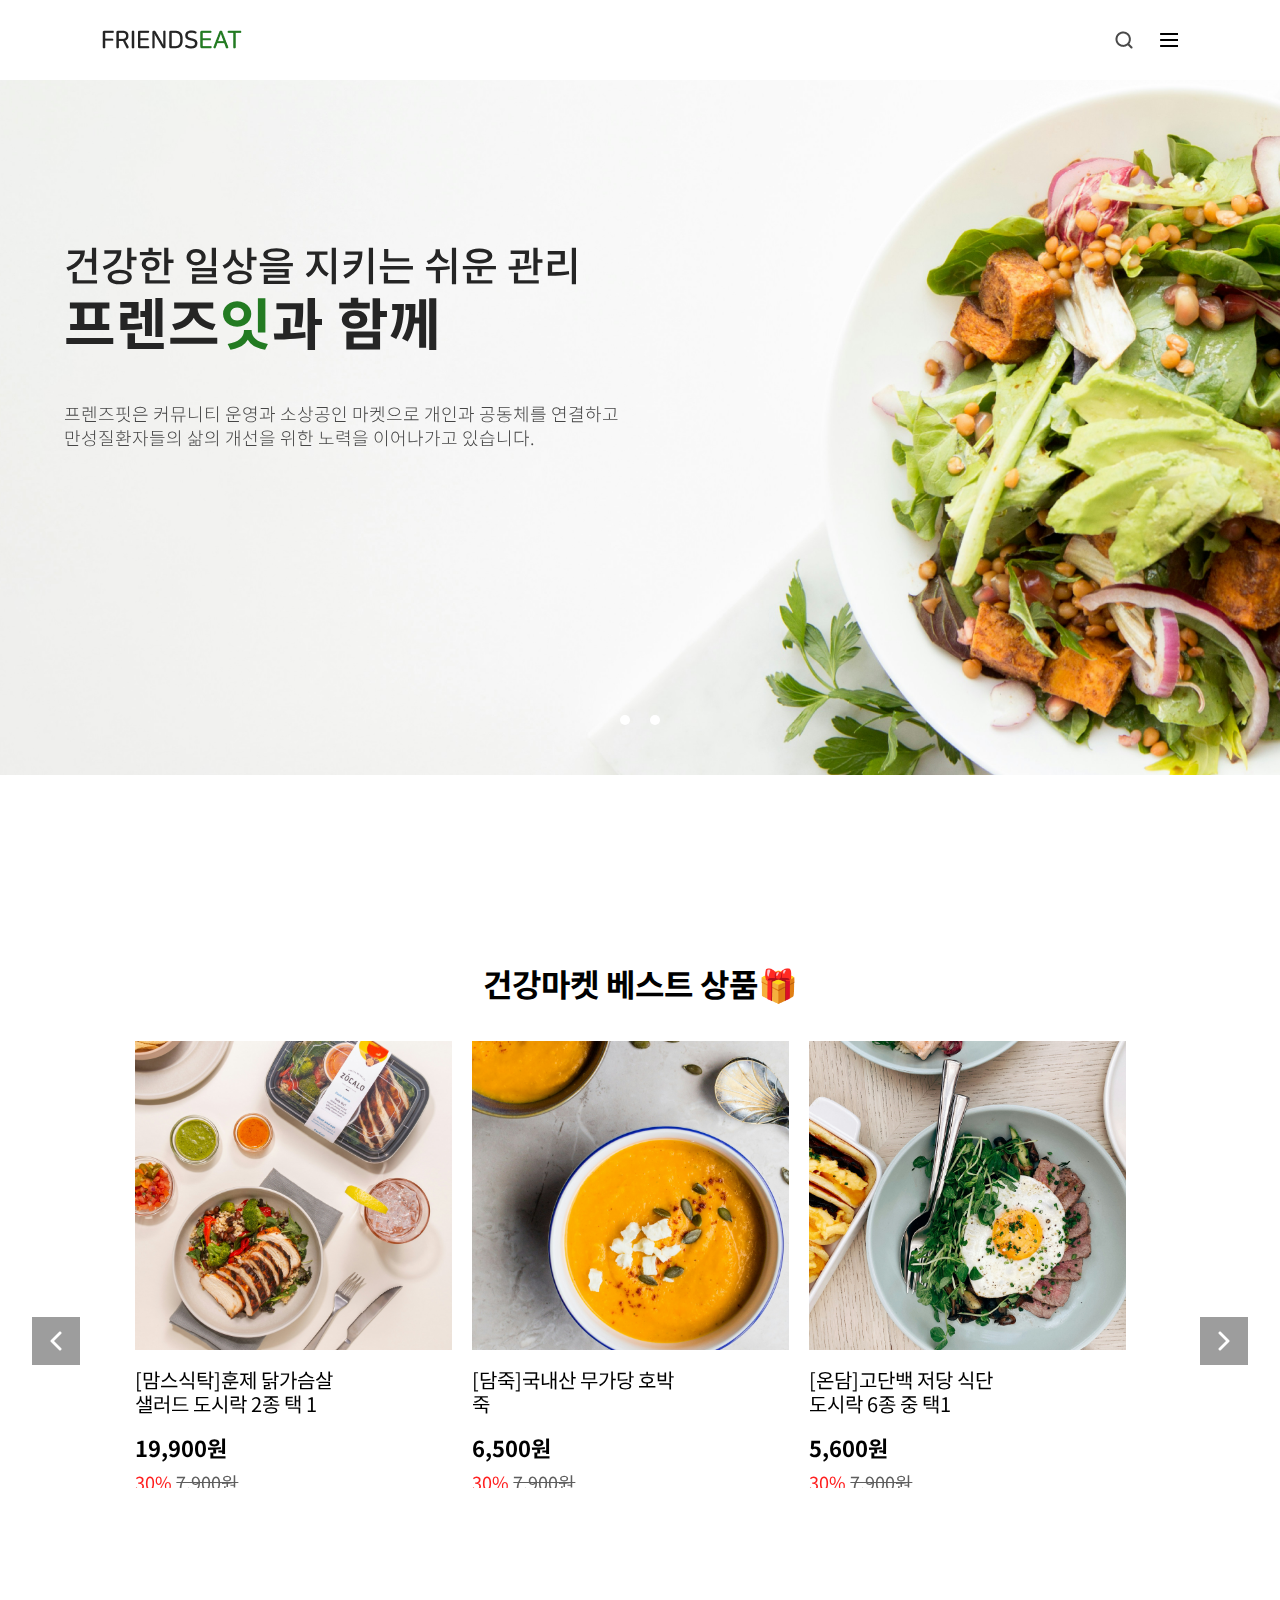
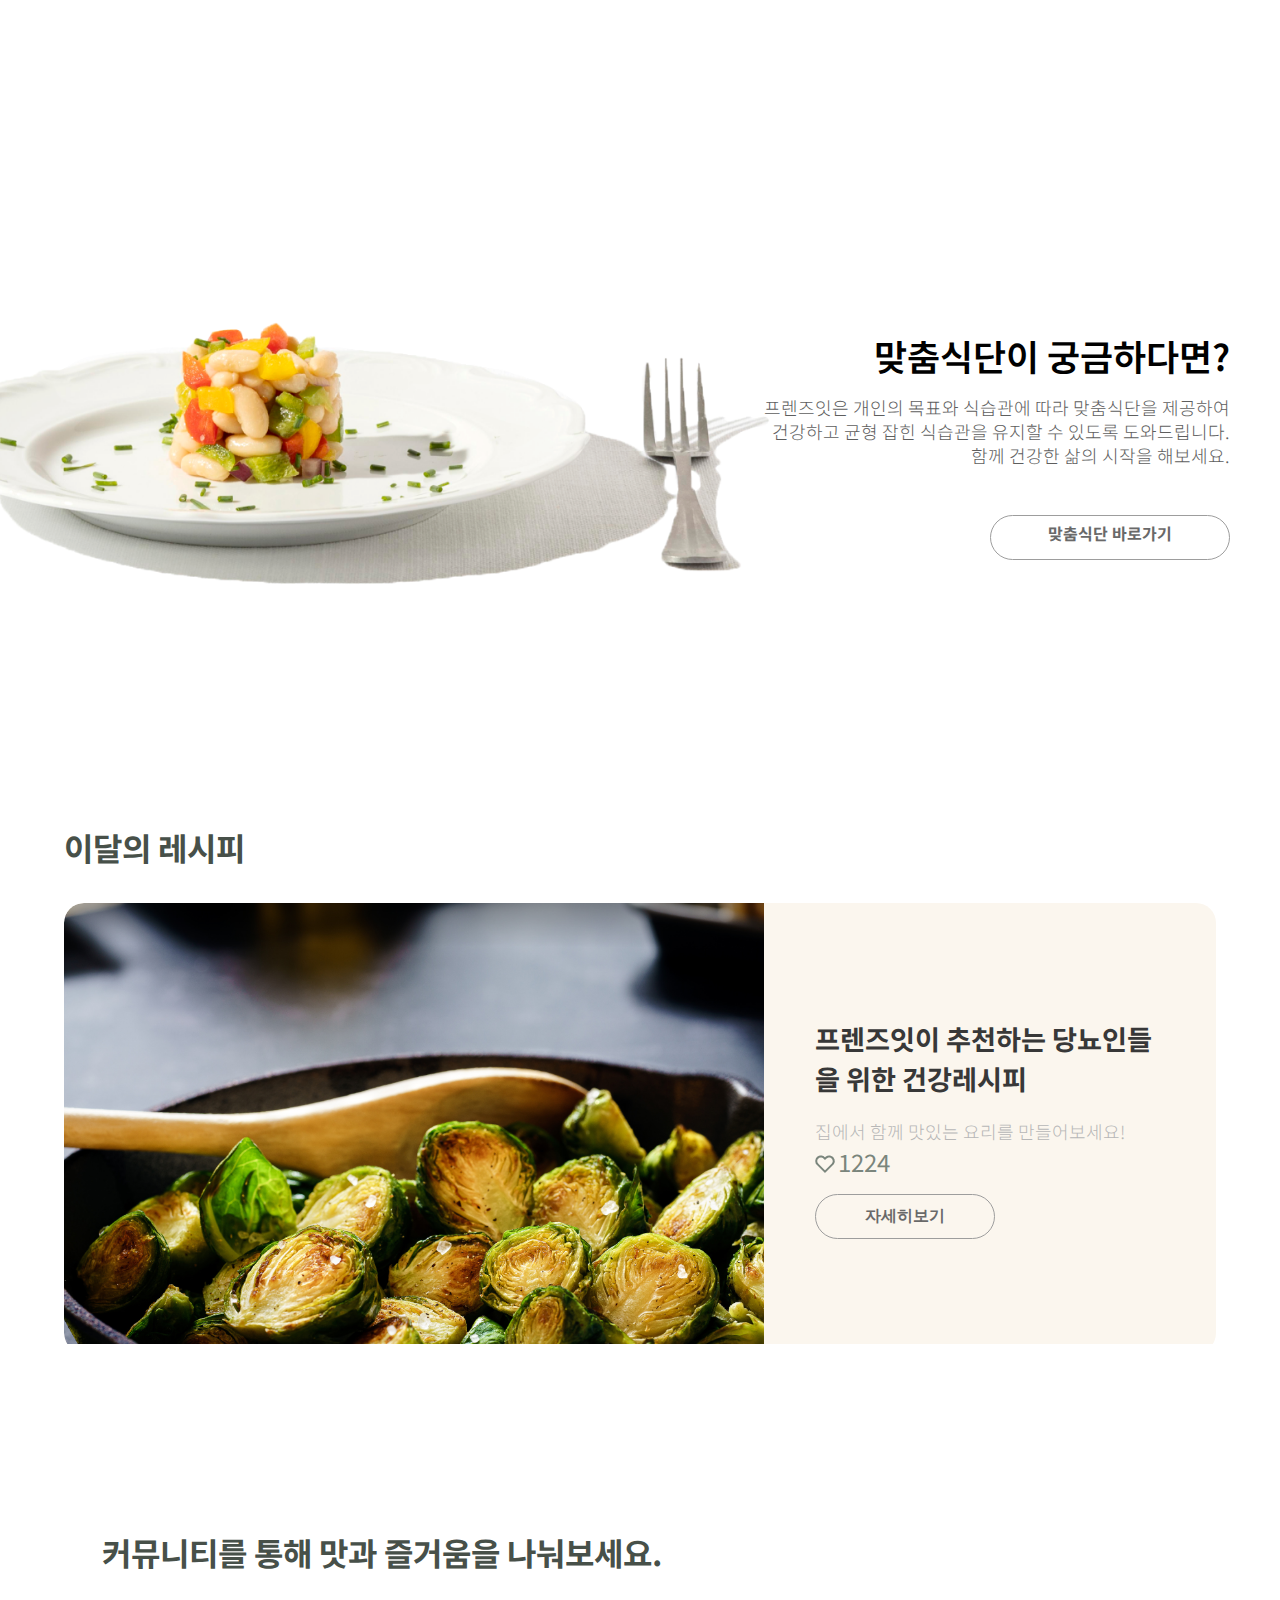
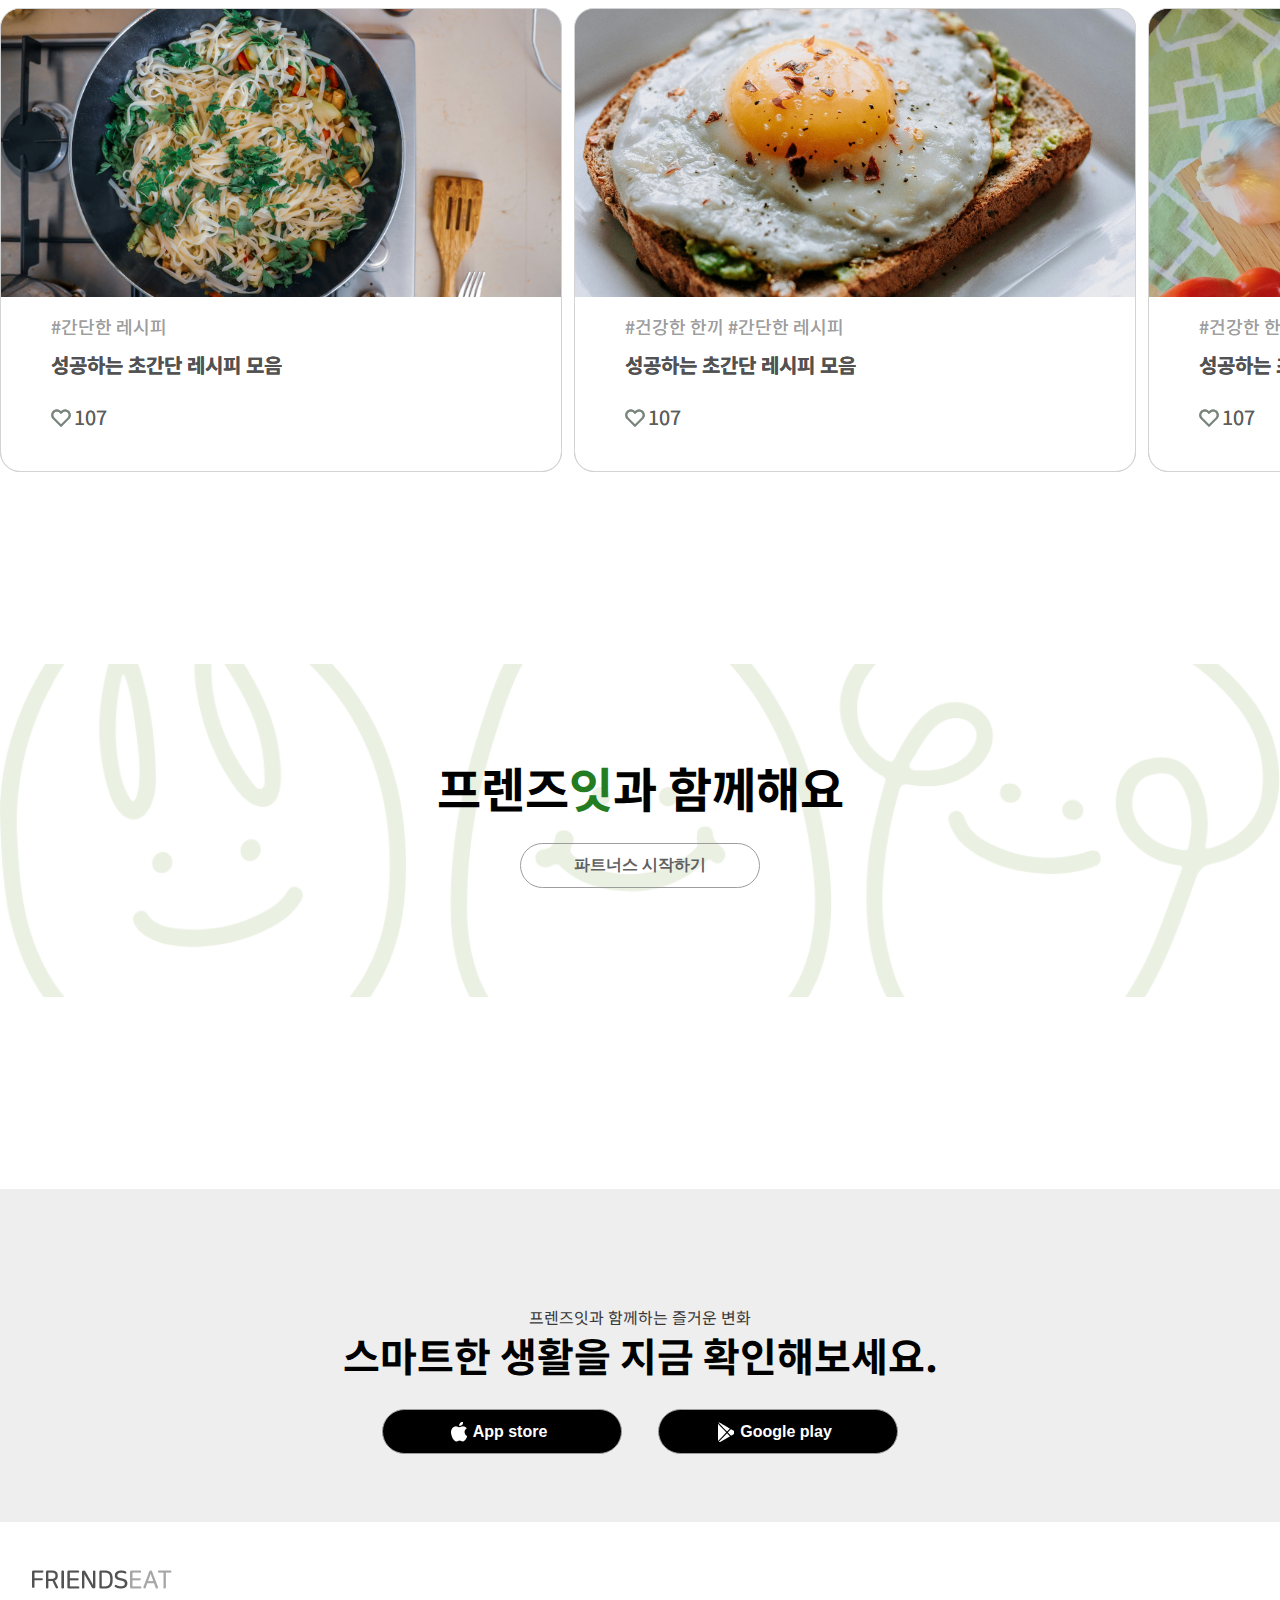
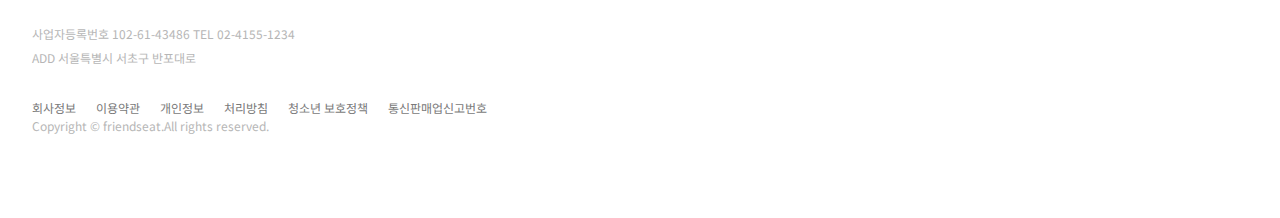
==== commit 75608058: "20240909" ====
--- a/index.html
+++ b/index.html
@@ -244,7 +244,7 @@
               <h2>맞춤식단이 궁금하다면?</h2>
               <p>프렌즈잇은 개인의 목표와 식습관에 따라 맞춤식단을 제공하여</br>건강하고 균형 잡힌 식습관을 유지할 수 있도록 도와드립니다.</br>
                  함께 건강한 삶의 시작을 해보세요.</p>
-             
+            
               <a href="#">맞춤식단 바로가기</a>
             </div>
           </div>
@@ -252,7 +252,7 @@
         <!-- 네번째 섹션 -->
         <section class="sec04">
           <div class="sec04_wrapper">
-            <h2>프렌즈잇이 추천하는 이달의 레시피</h2>
+            <h2>이달의 레시피</h2>
             <div class="sec04_box">
               <div class="box_wrapper"></div>
               <div class="txt_wrapper">
--- a/css/style.css
+++ b/css/style.css
@@ -611,7 +611,7 @@
   word-wrap: break-word;
 }
 .sec04_box {
-  /* width: 100%;*/
+  width: 100%;
   height: 50vh;
   overflow: hidden;
   display: flex;
@@ -623,12 +623,12 @@
   transition: 0.3s;
 }
 .box_wrapper {
-  /* width: 50%; */
+  width: 83%;
   /* height: 100%; */
   min-height: 200px;
   overflow: hidden;
   background-image: url(../img/main/recipe0.png);
-  background-position: bottom center;
+  background-position: center center;
   background-size: cover;
   background-repeat: no-repeat;
 
--- a/css/responsive.css
+++ b/css/responsive.css
@@ -2,25 +2,7 @@
 
 @media screen and (min-width: 1440px) and (max-width: 1600px) {
   /* 섹션1 */
-  .sec01_wrap h2 {
-    font-size: 3.5rem;
-    color: #252525;
-    font-weight: bold;
-    margin-bottom: 2.5vh;
-    line-height: 3.5vw;
-  }
-  .sec01_wrap b {
-    font-size: 2.5rem;
-    color: #252525;
-    font-weight: 500;
-    margin-bottom: 2.8vh;
-    line-height: 3vw;
-  }
-  .txt_sec01 {
-    width: 70%;
-    box-sizing: border-box;
-    padding: 25vh 10vw;
-  }
+
   /* 섹션 2 */
   .txt_box h3 {
     font-size: 20px;
@@ -31,7 +13,15 @@
   }
   /* 섹션4 */
   .sec04 {
-    width: 90%;
+    width: 83%;
+  }
+  .txt_wrapper h3 {
+    font-size: 28px;
+    color: #383838;
+    font-weight: bold;
+    margin-bottom: 24px;
+    line-height: 2.5rem;
+    word-wrap: break-word;
   }
   /* 섹션 6 */
   .sec06_wrapper {
@@ -41,7 +31,17 @@
   .sec07::before {
     content: "";
     background-image: url(../img/icon/logo.png);
-    background-position: center 2vw;
+    background-position: center;
+  }
+  /* 섹션8 */
+  .sec08 {
+    padding: 10% 10%;
+  }
+  .sec08_text h2 {
+    font-size: 2.6rem;
+    color: #000000;
+    font-weight: bold;
+    margin-bottom: 10px;
   }
 }
 
@@ -67,25 +67,7 @@
   }
 
   /* 섹션1 */
-  .sec01_wrap h2 {
-    font-size: 2.9rem;
-    color: #252525;
-    font-weight: bold;
-    margin-bottom: 2.5vh;
-    line-height: 4vw;
-  }
-  .sec01_wrap b {
-    font-size: 2.3rem;
-    color: #252525;
-    font-weight: 500;
-    margin-bottom: 2.8vh;
-    line-height: 3vw;
-  }
-  .txt_sec01 {
-    width: 70%;
-    box-sizing: border-box;
-    padding: 25vh 6vw;
-  }
+
   /* 섹션 2 */
   .txt_box h3 {
     font-size: 20px;
@@ -96,16 +78,24 @@
   }
 
   /* 섹션3 */
-  .sec03_wrap .txt_wrap1 {
-    max-width: 1200px;
-    width: 100%;
-    margin: 0 auto;
-    display: flex;
-    align-items: center;
-    justify-content: center;
-    flex-direction: column;
-    gap: 20px;
-    box-sizing: border-box;
+  .txt_wrap1 {
+    display: flex;
+    flex-direction: column;
+    justify-content: space-between;
+    align-items: end;
+    text-align: end;
+    position: absolute;
+    /* top: 130px; */
+    right: 0px;
+  }
+  .txt_wrap1 a {
+    position: relative;
+    top: 0;
+    left: -50px;
+  }
+
+  .sec03_wrap p {
+    width: 500px;
   }
   /* 섹션4 */
   .sec04 {
@@ -122,13 +112,49 @@
   .sec07::before {
     content: "";
     background-image: url(../img/icon/logo.png);
-    background-position: center 5vw;
+    background-position: center;
   }
   .sec07_text {
     width: 100%;
     height: fit-content;
     box-sizing: border-box;
-    padding: 14vw 10vh;
+    padding: 6.2rem 10vh;
+  }
+  /* 섹션8 */
+  .sec08 {
+    padding: 7.5rem 10%;
+  }
+  .sec08_wrapper {
+    flex-direction: column;
+  }
+  .sec08_text h2 {
+    font-size: 2.5rem;
+    color: #000000;
+    font-weight: bold;
+    margin-bottom: 10px;
+  }
+  .sec08_text {
+    width: 100%;
+    height: fit-content;
+    box-sizing: border-box;
+    text-align: center;
+    display: flex;
+    flex-direction: column;
+    position: relative;
+    justify-content: center;
+    margin-bottom: 24px;
+  }
+  .sec_8_btn {
+    width: 100%;
+    display: flex;
+    gap: 36px;
+    justify-content: center;
+  }
+  .sec08_text h2 {
+    font-size: 2.5rem;
+    color: #000000;
+    font-weight: bold;
+    margin-bottom: 10px;
   }
   /* 푸터 */
   .bottom_txt {
@@ -158,29 +184,12 @@
     top: 1px;
   }
   /* 섹션1 */
-  .sec01_wrap h2 {
-    font-size: 2.7rem;
-    color: #252525;
-    font-weight: bold;
-    margin-bottom: 2.5vh;
-    line-height: 4.2vw;
-  }
-  .sec01_wrap b {
-    font-size: 2rem;
-    color: #252525;
-    font-weight: 500;
-    margin-bottom: 2.8vh;
-    line-height: 3vw;
-  }
-  .txt_sec01 {
-    width: 70%;
-    box-sizing: border-box;
-    padding: 25vh 7vw;
-  }
-  .sec01_wrap p {
-    line-height: 1.8vw;
-  }
+
   /* 섹션 2 */
+
+  .sec02_box {
+    width: calc(50% - 20px);
+  }
   .txt_box h3 {
     font-size: 20px;
   }
@@ -189,16 +198,30 @@
     font-size: 22px;
   }
   /* 섹션3 */
-  .sec03_wrap .txt_wrap1 {
-    max-width: 1200px;
-    width: 100%;
+  .txt_wrap1 {
+    display: flex;
+    flex-direction: column;
+    justify-content: space-between;
+    align-items: end;
+    text-align: end;
+    position: absolute;
+    /* top: 130px; */
+    right: 0px;
+  }
+  .sec03_wrap {
+    width: 100%;
+    height: 450px;
     margin: 0 auto;
-    display: flex;
-    align-items: center;
-    justify-content: center;
-    flex-direction: column;
-    gap: 20px;
-    box-sizing: border-box;
+    position: relative;
+    background-image: url(../img/main/mall3.png);
+    background-position: center;
+    background-repeat: no-repeat;
+    background-size: cover;
+  }
+  .txt_wrap1 a {
+    position: relative;
+    top: 0;
+    left: -50px;
   }
   /* 섹션4 */
   .sec04 {
@@ -207,6 +230,26 @@
   .txt_wrapper h3 {
     font-size: 1.7rem;
   }
+  .txt_wrapper {
+    flex: 1;
+    box-sizing: border-box;
+    padding: 6vh 2vw;
+    display: flex;
+    flex-direction: column;
+    justify-content: center;
+  }
+  /* 섹션5 */
+  .sec05 > h2 {
+    width: 90%;
+    color: #475049;
+    font-size: 32px;
+    font-weight: bold;
+
+    text-align: start;
+    margin: 0 auto;
+    margin-bottom: 40px;
+  }
+
   /* 섹션6 */
   .sec06_wrapper::before {
     background-position: 12% center;
@@ -215,13 +258,46 @@
   .sec07::before {
     content: "";
     background-image: url(../img/icon/logo.png);
-    background-position: center 6vw;
+    background-position: center;
+    background-size: inherit;
   }
   .sec07_text {
     width: 100%;
     height: fit-content;
     box-sizing: border-box;
-    padding: 16vw 10vh;
+    padding: 6.2rem 10vh;
+  }
+  /* 섹션8 */
+  .sec08 {
+    padding: 7.5rem 10%;
+    margin-bottom: 0;
+  }
+  .sec08_wrapper {
+    flex-direction: column;
+  }
+  .sec08_text h2 {
+    font-size: 2.5rem;
+    color: #000000;
+    font-weight: bold;
+    margin-bottom: 10px;
+  }
+  .sec08_text {
+    width: 100%;
+    height: fit-content;
+    box-sizing: border-box;
+    text-align: center;
+    display: flex;
+    flex-direction: column;
+    position: relative;
+    justify-content: center;
+    margin-bottom: 24px;
+  }
+
+  .sec_8_btn {
+    width: 100%;
+    display: flex;
+    gap: 36px;
+    justify-content: center;
   }
   /* 푸터 */
   .bottom_txt {
@@ -252,33 +328,6 @@
   }
 
   /* 섹션1 */
-  .sec01 {
-    background-position: 90% center;
-  }
-
-  .sec01_wrap h2 {
-    font-size: 2.5rem;
-    color: #252525;
-    font-weight: bold;
-    margin-bottom: 2vh;
-    line-height: 4.2vw;
-  }
-  .sec01_wrap b {
-    font-size: 1.8rem;
-    color: #252525;
-    font-weight: 500;
-    margin-bottom: 2.8vh;
-    line-height: 4.5vw;
-  }
-
-  .txt_sec01 {
-    width: 70%;
-    box-sizing: border-box;
-    padding: 28vh 5vw;
-  }
-  .sec01_wrap p {
-    display: none;
-  }
 
   /* 두번째 섹션 */
   .best1.photo3 {
@@ -296,39 +345,69 @@
   }
 
   /* 섹션3 */
-  .sec03_wrap .txt_wrap1 {
-    max-width: 1200px;
-    width: 100%;
-    margin: 0 auto;
-    display: flex;
-    align-items: center;
-    justify-content: center;
-    flex-direction: column;
-    gap: 20px;
-    box-sizing: border-box;
+
+  .sec03_wrap {
+    background-position: 12%;
   }
   .sec03_wrap p {
-    font-size: 0.8rem;
+    display: none;
+  }
+  .txt_wrap1 {
+    right: 0;
+    width: 100%;
+  }
+  .txt_wrap1 a {
+    margin-top: 0;
+  }
+
+  .sec03_wrap::before {
+    background-position: 32%;
   }
   /* 섹션4 */
   .sec04 {
     width: 90%;
-    padding: 10px;
+    height: 57vh;
+  }
+
+  .sec04_box {
+    width: 100%;
+
+    flex-direction: column;
   }
   .box_wrapper {
     flex: 2;
   }
 
+  .txt_wrapper h3 {
+    font-size: 28px;
+  }
+  .txt_wrapper h4 {
+    font-size: 18px;
+  }
   .txt_wrapper {
     flex: 1;
-    box-sizing: border-box;
-    padding: 6vh 3vw;
-  }
-  .txt_wrapper h3 {
-    font-size: 1.5rem;
-  }
-  .txt_wrapper h4 {
-    font-size: 18px;
+    padding: 1vh 3vw;
+  }
+  .box_wrapper {
+    width: 100%;
+    overflow: hidden;
+    background-image: url(../img/main/recipe0.png);
+    background-position: center center;
+    background-size: cover;
+    background-repeat: no-repeat;
+    border-radius: 20px 20px 0 0;
+    flex: 2;
+    transition: 0.3s;
+  }
+  /* 섹션5 */
+  .sec05 > h2 {
+    width: 90%;
+    color: #475049;
+    font-size: 32px;
+    font-weight: bold;
+    text-align: start;
+    margin: 0 auto;
+    margin-bottom: 40px;
   }
   /* 여섯번째 섹션 */
 
@@ -340,13 +419,47 @@
   .sec07::before {
     content: "";
     background-image: url(../img/icon/logo.png);
-    background-position: center 8vw;
+    background-position: center;
+    background-size: inherit;
   }
   .sec07_text {
     width: 100%;
     height: fit-content;
     box-sizing: border-box;
-    padding: 18vw 10vh;
+    padding: 6.2rem 10vh;
+  }
+  /* 섹션8 */
+
+  .sec08 {
+    padding: 7.5rem 10%;
+    margin-bottom: 0;
+  }
+  .sec08_wrapper {
+    flex-direction: column;
+  }
+  .sec08_text h2 {
+    font-size: 2.5rem;
+    color: #000000;
+    font-weight: bold;
+    margin-bottom: 10px;
+  }
+  .sec08_text {
+    width: 100%;
+    height: fit-content;
+    box-sizing: border-box;
+    text-align: center;
+    display: flex;
+    flex-direction: column;
+    position: relative;
+    justify-content: center;
+    margin-bottom: 24px;
+  }
+
+  .sec_8_btn {
+    width: 100%;
+    display: flex;
+    gap: 36px;
+    justify-content: center;
   }
   /* 푸터 */
   .bottom_txt {
@@ -355,7 +468,7 @@
   }
 }
 /* 모바일 large */
-@media screen and (min-width: 481px) and (max-width: 768px) {
+@media screen and (min-width: 625px) and (max-width: 768px) {
   /* 헤더 */
   nav > ul {
     display: none;
@@ -377,101 +490,109 @@
   }
 
   /* 섹션1 */
-  .sec01 {
-    /* max-width: 99%; */
-    height: 45vh;
-    background-image: url(../img/main/main.png);
+
+  /* 두번째 섹션 */
+  .sec02_wrap > h3 {
+    font-size: 24px;
+    padding: 0 5%;
+  }
+
+  .sec02_box {
+    width: 100%;
+  }
+
+  .txt_box_icon {
+    padding: 0;
+  }
+
+  /* 섹션3 */
+
+  .sec03_wrap {
+    background-position: 12%;
+  }
+  .sec03_wrap p {
+    display: none;
+  }
+  .txt_wrap1 {
+    right: 0;
+    width: 100%;
+  }
+  .txt_wrap1 a {
+    margin-top: 0;
+  }
+
+  .sec03_wrap::before {
+    content: "";
+    display: block;
+    position: absolute;
+    top: 0px;
+    left: 0px;
+    right: 0px;
+    bottom: 0px;
+    opacity: 0.9;
+    background-image: url(../img/main/mall3.png);
+    background-position: 28%;
+    background-repeat: no-repeat;
     background-size: cover;
-    background-position: 80% 0;
-    background-repeat: no-repeat;
-    margin: 0 auto;
-  }
-  .txt_sec01 {
-    width: 100%;
-    box-sizing: border-box;
-    padding: 17vh 3vw;
-  }
-
-  .sec01_wrap h2 {
-    font-size: 3.2rem;
-    color: #252525;
-    font-weight: bold;
-    margin-bottom: 2.5vh;
-    line-height: 8vw;
-  }
-  .sec01_wrap b {
-    font-size: 1.2rem;
-    color: #5a5a5a;
-    font-weight: 600;
-    margin-bottom: 2.5vh;
-    line-height: 4.5vw;
-  }
-  .sec01_wrap p {
-    display: none;
-  }
-  /* 두번째 섹션 */
-  .best1.photo3 {
-    display: none;
-  }
-  .txt_box h3 {
-    font-size: 18px;
-  }
-
-  .txt_box p {
-    font-size: 20px;
-  }
-  .bottom_box {
-    width: 90%;
-  }
-
-  /* 섹션3 */
-  .sec03_wrap .txt_wrap1 {
-    max-width: 1200px;
-    width: 100%;
-    margin: 0 auto;
-    display: flex;
-    align-items: center;
-    justify-content: center;
-    flex-direction: column;
-    gap: 20px;
-    box-sizing: border-box;
-  }
-  .sec03_wrap p {
-    font-size: 0.8rem;
-    width: 100%;
-  }
-
-  .sec04 {
-    padding: 10px;
-  }
+    opacity: 0.6;
+  }
+  /* 섹션4 */
+
   .sec04 h2 {
     font-size: 28px;
   }
-  .sec04_box {
-    flex-direction: column;
-  }
+
   .sec04_wrapper {
     height: 58vh;
   }
 
-  .box_wrapper {
-    border-radius: 20px 20px 0 0;
-    flex: 2;
-  }
   .txt_wrapper {
     padding: 1vh 1vw;
     flex: 1;
   }
-  .txt_wrapper h3 {
-    font-size: 1.58rem;
-  }
-
-  .txt_wrapper h4 {
-    font-size: 16px;
-  }
+
   .txt_wrapper p {
     font-size: 14px;
   }
+  .sec04 {
+    width: 90%;
+    height: 57vh;
+  }
+  .sec04_box {
+    width: 100%;
+
+    flex-direction: column;
+  }
+
+  .box_wrapper {
+    width: 100%;
+    flex: 2;
+    border-radius: 20px 20px 0 0;
+  }
+
+  .txt_wrapper h3 {
+    font-size: 24px;
+  }
+  .txt_wrapper h4 {
+    font-size: 18px;
+  }
+  .txt_wrapper {
+    flex: 1;
+    padding: 1vh 3vw;
+  }
+  /* 섹션5 */
+
+  .sec05 > h2 {
+    width: 90%;
+    color: #475049;
+    font-size: 30px;
+    font-weight: bold;
+    text-align: start;
+    margin: 0 auto;
+
+    margin-bottom: 40px;
+  }
+
   /* 섹션6 */
   .sec06_wrapper::before {
     content: "";
@@ -492,17 +613,52 @@
   .sec07::before {
     content: "";
     background-image: url(../img/icon/logo.png);
-    background-position: center 10vw;
+    background-position: center;
+    background-size: inherit;
   }
   .sec07_text {
     width: 100%;
     height: fit-content;
     box-sizing: border-box;
-    padding: 24vw 10vh;
+    padding: 6.2rem 10vh;
   }
   .sec07_text h2 {
     font-size: 2.5rem;
   }
+  /* 섹션8 */
+
+  .sec08 {
+    padding: 7.5rem 10%;
+    margin-bottom: 0;
+  }
+  .sec08_wrapper {
+    flex-direction: column;
+  }
+  .sec08_text h2 {
+    font-size: 1.8rem;
+    color: #000000;
+    font-weight: bold;
+    margin-bottom: 10px;
+  }
+  .sec08_text {
+    width: 100%;
+    height: fit-content;
+    box-sizing: border-box;
+    text-align: center;
+    display: flex;
+    flex-direction: column;
+    position: relative;
+    justify-content: center;
+    margin-bottom: 24px;
+  }
+
+  .sec_8_btn {
+    width: 100%;
+    display: flex;
+    gap: 20px;
+    justify-content: center;
+  }
+
   /* 푸터 */
   .bottom_txt {
     display: block;
@@ -510,39 +666,27 @@
   }
 }
 @media screen and (min-width: 481px) and (max-width: 624px) {
+  /* 헤더 */
+  nav > ul {
+    display: none;
+  }
+  .icons {
+    display: flex;
+    padding: 30px 0;
+    column-gap: 12px;
+  }
+  .hidden_menu {
+    display: block;
+  }
+  .icons a:first-child {
+    display: none;
+  }
+  .close {
+    left: -10px;
+    top: 1px;
+  }
   /* 섹션1 */
-  .sec01 {
-    /* max-width: 99%; */
-    height: 70vh;
-    background-image: url(../img/main/main.png);
-    background-size: cover;
-    background-position: 80% 0;
-    background-repeat: no-repeat;
-    margin: 0 auto;
-  }
-  .txt_sec01 {
-    width: 100%;
-    box-sizing: border-box;
-    padding: 12vh 3vw;
-  }
-
-  .sec01_wrap h2 {
-    font-size: 3.2rem;
-    color: #252525;
-    font-weight: bold;
-    margin-bottom: 2.5vh;
-    line-height: 8vw;
-  }
-  .sec01_wrap b {
-    font-size: 1.2rem;
-    color: #5a5a5a;
-    font-weight: 600;
-    margin-bottom: 2.5vh;
-    line-height: 6vw;
-  }
-  .sec01_wrap p {
-    display: none;
-  }
+
   /* 두번째 섹션 */
   .best1.photo3 {
     display: none;
@@ -569,9 +713,45 @@
     gap: 20px;
     box-sizing: border-box;
   }
+
+  .sec03_wrap {
+    background-position: 12%;
+  }
+  .sec03_wrap p {
+    display: none;
+  }
+  .txt_wrap1 {
+    right: 0;
+    width: 100%;
+  }
+  .txt_wrap1 a {
+    margin-top: 0;
+  }
+
+  .sec03_wrap::before {
+    content: "";
+    display: block;
+    position: absolute;
+    top: 0px;
+    left: 0px;
+    right: 0px;
+    bottom: 0px;
+    opacity: 0.9;
+    background-image: url(../img/main/mall3.png);
+    background-position: 28%;
+    background-repeat: no-repeat;
+    background-size: cover;
+    opacity: 0.6;
+  }
+  .sec03_wrap .txt_wrap1 {
+    align-items: end;
+    justify-content: center;
+    flex-direction: column;
+    gap: 0px;
+  }
   /* 섹션4 */
   .sec04 {
-    padding: 10px;
+    height: 56vh;
   }
   .sec04 h2 {
     font-size: 28px;
@@ -579,11 +759,16 @@
   .sec04_box {
     flex-direction: column;
   }
+
   .sec04_wrapper {
-    height: 58vh;
+    width: 90%;
+    max-width: 1600px;
+    height: 56vh;
+    margin: 0 auto;
   }
 
   .box_wrapper {
+    width: 100%;
     border-radius: 20px 20px 0 0;
     flex: 2;
   }
@@ -592,7 +777,7 @@
     flex: 1;
   }
   .txt_wrapper h3 {
-    font-size: 1.58rem;
+    font-size: 24px;
   }
 
   .txt_wrapper h4 {
@@ -601,6 +786,7 @@
   .txt_wrapper p {
     font-size: 14px;
   }
+
   /* 섹션5 */
   .sec05 > h2 {
     width: 83%;
@@ -637,25 +823,184 @@
   .sec07::before {
     content: "";
     background-image: url(../img/icon/logo.png);
-    background-position: center 10vw;
+    background-position: center;
+    background-size: inherit;
   }
   .sec07_text {
     width: 100%;
     height: fit-content;
     box-sizing: border-box;
-    padding: 24vw 10vh;
+    padding: 6.2rem 6vh;
   }
   .sec07_text h2 {
-    font-size: 2rem;
-  }
+    font-size: 2.5rem;
+  }
+  /* 섹션8 */
+
+  .sec08 {
+    padding: 5.5rem 5%;
+    margin-bottom: 0;
+  }
+  .sec08_wrapper {
+    flex-direction: column;
+  }
+  .sec08_text h2 {
+    font-size: 1.8rem;
+    color: #000000;
+    font-weight: bold;
+    margin-bottom: 10px;
+  }
+  .sec08_text {
+    width: 100%;
+    height: fit-content;
+    box-sizing: border-box;
+    text-align: center;
+    display: flex;
+    flex-direction: column;
+    position: relative;
+    justify-content: center;
+    margin-bottom: 24px;
+  }
+
+  .sec_8_btn {
+    width: 100%;
+    display: flex;
+    flex-direction: column;
+    gap: 4px;
+    justify-content: center;
+  }
+  .sec_8_btn .app {
+    margin-bottom: 4px;
+  }
+  /* .sec_8_btn {
+    width: 100%;
+    display: flex;
+    gap: 20px;
+    justify-content: center;
+  } */
+}
+/* 푸터 */
+footer {
+  width: 95%;
+}
+footer p {
+  font-size: 12px;
+  color: #b6b6b6;
+  margin-bottom: 32px;
+  line-height: 24px;
+}
+
+.txt_h4 h4 {
+  font-size: 12px;
+  display: flex;
+  column-gap: 20px;
+}
+.bottom_txt {
+  display: flex;
+  justify-content: space-between;
+  flex-direction: column;
 }
 @media screen and (max-width: 480px) {
+  /* 헤더 */
+  nav > ul {
+    display: none;
+  }
+  .icons {
+    display: flex;
+    padding: 30px 0;
+    column-gap: 12px;
+  }
+  .hidden_menu {
+    display: block;
+  }
+  .icons a:first-child {
+    display: none;
+  }
+  .close {
+    left: -10px;
+    top: 1px;
+  }
+  /* 섹션3 */
+  .sec03 {
+    min-width: 350px;
+    margin-bottom: 10rem;
+  }
+  .sec03_wrap h2 {
+    min-width: 320px;
+    font-weight: 600;
+    margin-bottom: 24px;
+    color: #000000;
+    font-size: 32px;
+    font-weight: 600;
+    margin-right: 50px;
+    line-height: 32px;
+    margin: 0 auto;
+  }
+  .sec03_wrap p {
+    display: none;
+  }
+
+  .sec03_wrap .txt_wrap1 {
+    min-width: 350px;
+    width: 100%;
+    margin: 0 auto;
+    display: flex;
+    align-items: center;
+    justify-content: center;
+    flex-direction: column;
+    gap: 20px;
+    box-sizing: border-box;
+  }
+
+  .sec03_wrap {
+    background-position: 12%;
+  }
+  .sec03_wrap p {
+    display: none;
+  }
+  .txt_wrap1 {
+    right: 0;
+    width: 100%;
+  }
+  .txt_wrap1 a {
+    margin-top: 0;
+  }
+
+  .sec03_wrap::before {
+    content: "";
+    display: block;
+    position: absolute;
+    top: 0px;
+    left: 0px;
+    right: 0px;
+    bottom: 0px;
+    opacity: 0.9;
+    background-image: url(../img/main/mall3.png);
+    background-position: 28%;
+    background-repeat: no-repeat;
+    background-size: cover;
+    opacity: 0.6;
+  }
+  .sec03_wrap .txt_wrap1 {
+    align-items: end;
+    justify-content: center;
+    flex-direction: column;
+    width: 90%;
+    margin: 0 auto;
+    box-sizing: border-box;
+    padding: 16px 12px;
+    gap: 32px;
+  }
+  .txt_wrap1 a {
+    left: -2rem;
+  }
   /* 섹션4 */
   .sec04 {
-    padding: 10px;
+    width: 90%;
+    min-width: 350px;
   }
   .sec04 h2 {
-    font-size: 28px;
+    font-size: 24px;
   }
   .sec04_box {
     flex-direction: column;
@@ -667,7 +1012,9 @@
   .box_wrapper {
     border-radius: 20px 20px 0 0;
     flex: 2;
-  }
+    width: 100%;
+  }
+
   .txt_wrapper {
     padding: 1vh 1vw;
     flex: 1;
@@ -681,14 +1028,78 @@
   .txt_wrapper p {
     font-size: 14px;
   }
+  /* 섹션5 */
+  .sec05 > h2 {
+    width: 90%;
+    color: #475049;
+    font-size: 24px;
+  }
   /* 섹션7 */
+
   .sec07_text h2 {
-    font-size: 2rem;
-  }
+    font-size: 32px;
+    min-width: 350px;
+  }
+  /* 섹션8 */
+
+  .sec08 {
+    padding: 7rem 5%;
+    margin-bottom: 0;
+  }
+  .sec08_wrapper {
+    flex-direction: column;
+  }
+
+  .sec08_text h2 {
+    font-size: 22px;
+    color: #000000;
+    font-weight: bold;
+    margin-bottom: 10px;
+    min-width: 330px;
+  }
+  .sec08_text {
+    width: 100%;
+    height: fit-content;
+    box-sizing: border-box;
+    text-align: center;
+    display: flex;
+    flex-direction: column;
+    position: relative;
+    justify-content: center;
+    margin-bottom: 24px;
+  }
+
+  .sec_8_btn .app {
+    margin-bottom: 4px;
+  }
+  .sec_8_btn {
+    width: 100%;
+    display: flex;
+    flex-direction: column;
+    gap: 4px;
+    justify-content: center;
+  }
+
   /* 푸터 */
+
+  footer {
+    width: 95%;
+  }
+  footer p {
+    font-size: 12px;
+    color: #b6b6b6;
+    margin-bottom: 32px;
+    line-height: 24px;
+  }
+
+  .txt_h4 h4 {
+    font-size: 12px;
+    display: flex;
+    column-gap: 20px;
+  }
   .bottom_txt {
-    display: block;
-    margin-bottom: 10px;
-    text-align: center;
+    display: flex;
+    justify-content: space-between;
+    flex-direction: column;
   }
 }
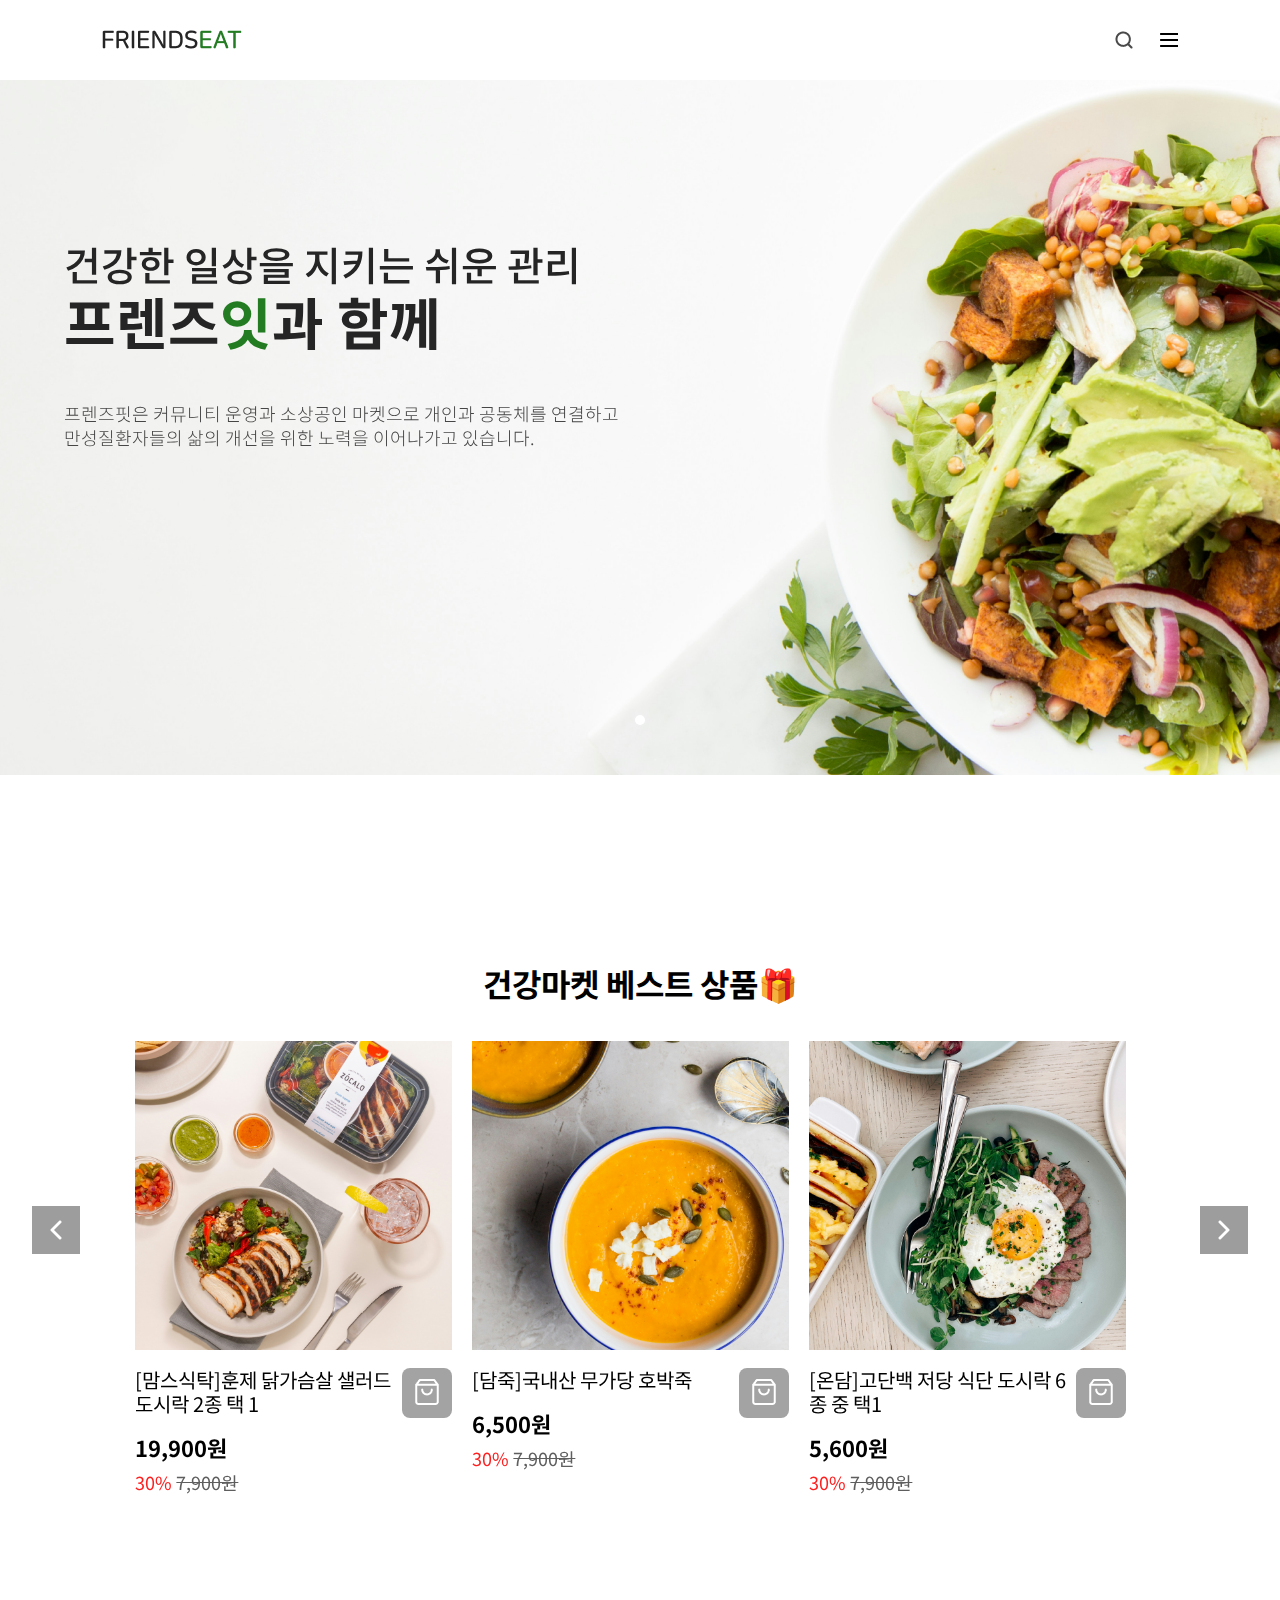
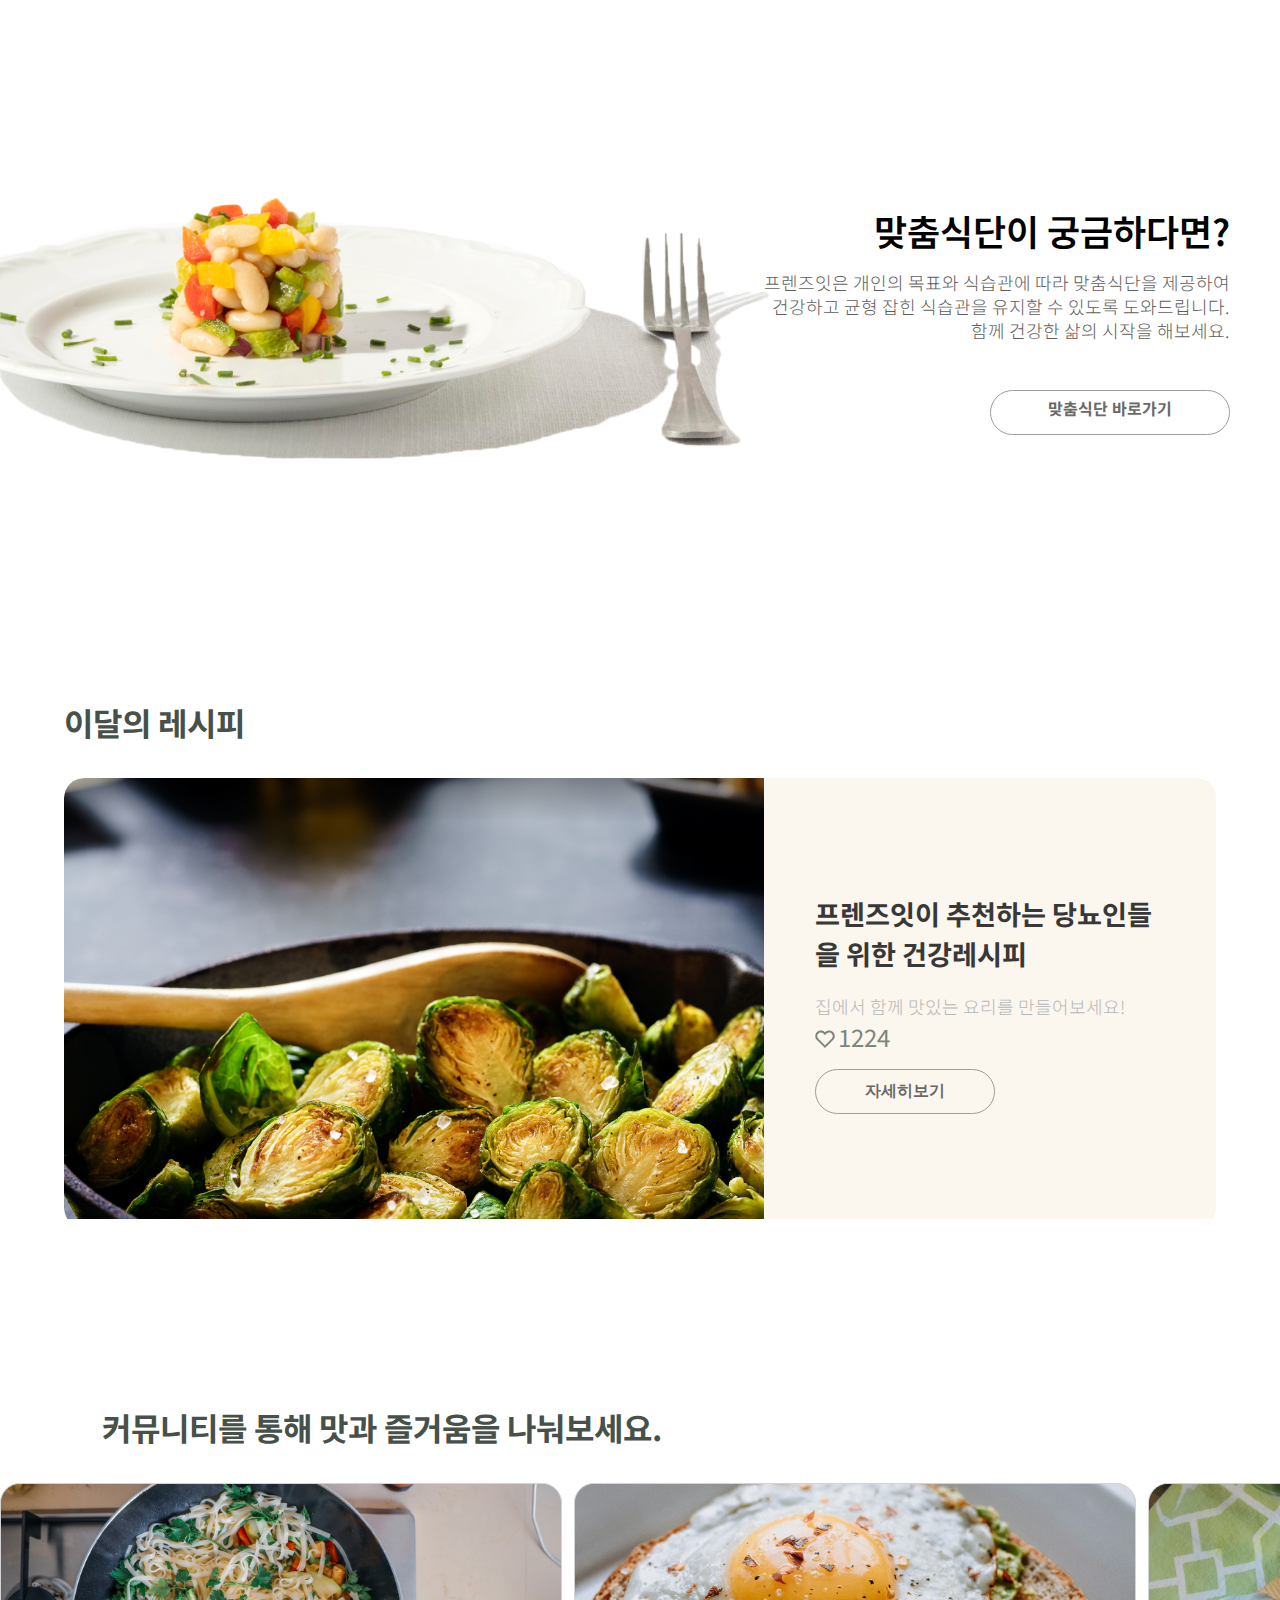
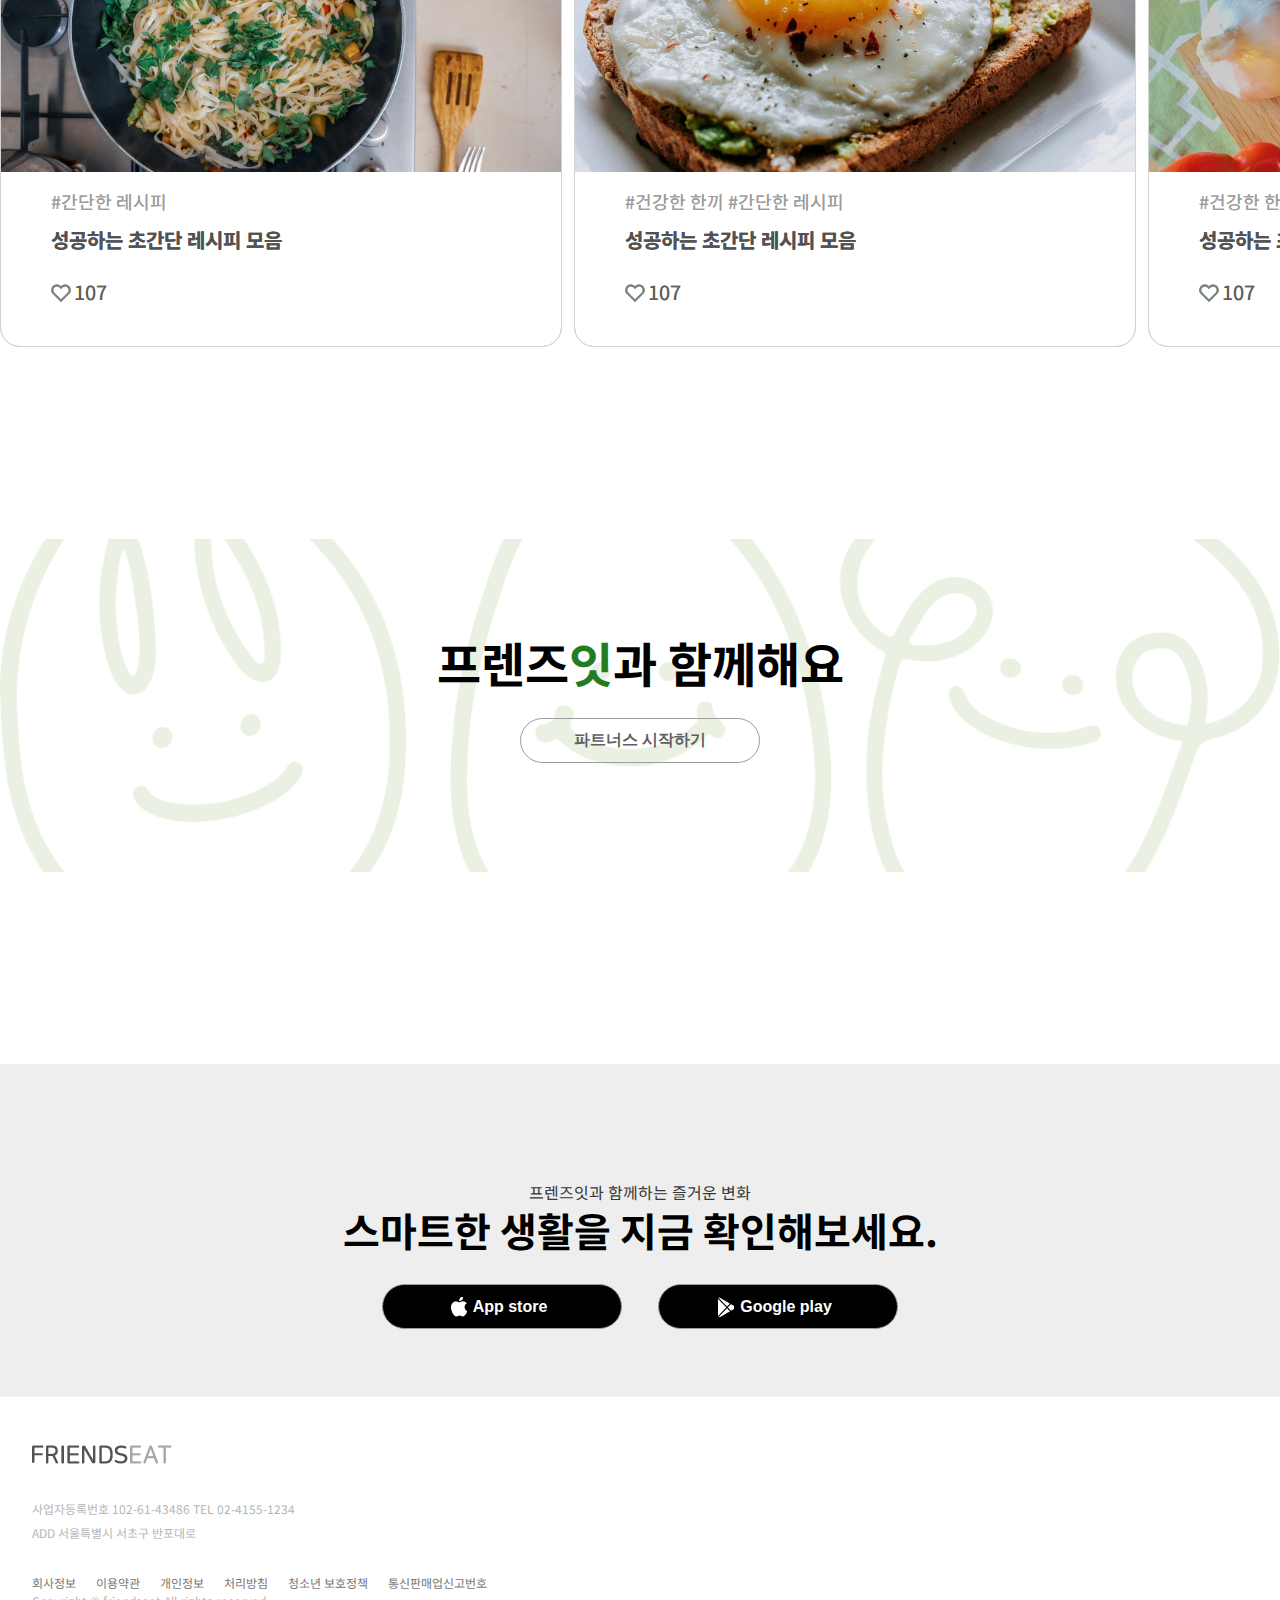
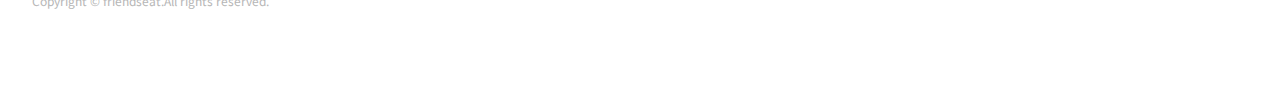
==== commit d3b33d4f: "20240909" ====
--- a/index.html
+++ b/index.html
@@ -106,14 +106,14 @@
               </div>
               <img src="./img/main/main1.png" alt="메인1" />
             </div>
-            <div class="sec01_wrap main2">
+            <!-- <div class="sec01_wrap main2">
               <div class="txt_sec02">
                 <h2>몸이 가벼워지는 한 끼 식단</h2>
                 <p>건강관리가 쉬워지는 베지라이프, 지금 시작해보세요</p>
               </div>
               <img src="./img/main/main2.png" alt="메인2" />
-            </div>
-          </div>
+            </div>-->
+          </div> 
         </section>
         <!-- 두번째 섹션 -->
         <section class="sec02_wrap">
--- a/css/style.css
+++ b/css/style.css
@@ -454,23 +454,34 @@
   margin-bottom: 18px;
 }
 .txt_box {
-  width: 80%;
-  height: 120px;
+  width: 100%;
+  height: 160px;
+  display: flex;
+}
+.img_box img {
+  width: 100%;
+}
+.txt_box_txt {
+  width: 90%;
   display: flex;
   flex-direction: column;
 }
-.img_box img {
-  width: 100%;
-}
-.txt_box_txt {
-  width: 80%;
-  display: flex;
-  flex-direction: column;
-}
 .txt_box_icon {
-  width: 20%;
-  box-sizing: border-box;
-  padding: 0 3.5rem;
+  width: 14%;
+  box-sizing: border-box;
+}
+.txt_box_icon > a {
+  display: block;
+  box-sizing: border-box;
+  background-color: #7c7c7c;
+  width: 50px;
+  height: 50px;
+  padding: 11px 13px;
+  border-radius: 8px;
+  opacity: 0.7;
+}
+.txt_box_icon > a img {
+  width: 100%;
 }
 .txt_box h3 {
   font-size: 20px;
--- a/css/responsive.css
+++ b/css/responsive.css
@@ -4,12 +4,29 @@
   /* 섹션1 */
 
   /* 섹션 2 */
+
+  .sec02_wrap {
+    width: 100%;
+    max-width: 1920px;
+    height: 68vh;
+    margin: 0 auto;
+    margin-top: 12rem;
+    margin-bottom: 10rem;
+  }
   .txt_box h3 {
     font-size: 20px;
   }
-
+  .txt_box_icon {
+    width: 13%;
+    box-sizing: border-box;
+  }
   .txt_box p {
     font-size: 22px;
+  }
+  .sec02_all_box {
+    margin: 0 auto;
+    width: 83%;
+    height: 50vh;
   }
   /* 섹션4 */
   .sec04 {
@@ -76,7 +93,23 @@
   .txt_box p {
     font-size: 22px;
   }
-
+  .txt_box_icon {
+    width: 17%;
+    box-sizing: border-box;
+  }
+  .sec02_wrap {
+    width: 100%;
+    max-width: 1920px;
+    height: 63vh;
+    margin: 0 auto;
+    margin-top: 12rem;
+    margin-bottom: 10rem;
+  }
+  .sec02_all_box {
+    margin: 0 auto;
+    width: 83%;
+    height: 42vh;
+  }
   /* 섹션3 */
   .txt_wrap1 {
     display: flex;
@@ -186,7 +219,14 @@
   /* 섹션1 */
 
   /* 섹션 2 */
-
+  .sec02_wrap {
+    width: 100%;
+    max-width: 1920px;
+    height: 58vh;
+    margin: 0 auto;
+    margin-top: 12rem;
+    margin-bottom: 10rem;
+  }
   .sec02_box {
     width: calc(50% - 20px);
   }
@@ -197,6 +237,17 @@
   .txt_box p {
     font-size: 22px;
   }
+
+  .txt_box_icon {
+    width: 12%;
+    box-sizing: border-box;
+  }
+  .sec02_all_box {
+    margin: 0 auto;
+    width: 83%;
+    height: 51vh;
+  }
+
   /* 섹션3 */
   .txt_wrap1 {
     display: flex;
@@ -344,6 +395,31 @@
     width: 90%;
   }
 
+  .sec02_wrap {
+    width: 100%;
+    max-width: 1920px;
+    height: 62vh;
+    margin: 0 auto;
+    margin-top: 12rem;
+    margin-bottom: 9rem;
+  }
+
+  .sec02_all_box {
+    margin: 0 auto;
+    width: 83%;
+    height: 40vh;
+  }
+
+  .txt_box_icon > a {
+    display: block;
+    box-sizing: border-box;
+    background-color: #7c7c7c;
+    width: 45px;
+    height: 45px;
+    padding: 9px 10px;
+    border-radius: 8px;
+    opacity: 0.7;
+  }
   /* 섹션3 */
 
   .sec03_wrap {
@@ -492,6 +568,14 @@
   /* 섹션1 */
 
   /* 두번째 섹션 */
+  .sec02_wrap {
+    width: 100%;
+    max-width: 1920px;
+    height: 44vh;
+    margin: 0 auto;
+    margin-top: 12rem;
+    margin-bottom: 9rem;
+  }
   .sec02_wrap > h3 {
     font-size: 24px;
     padding: 0 5%;
@@ -504,7 +588,21 @@
   .txt_box_icon {
     padding: 0;
   }
-
+  .sec02_all_box {
+    margin: 0 auto;
+    width: 83%;
+    height: 38vh;
+  }
+  .txt_box_icon > a {
+    display: block;
+    box-sizing: border-box;
+    background-color: #7c7c7c;
+    width: 45px;
+    height: 45px;
+    padding: 9px 10px;
+    border-radius: 8px;
+    opacity: 0.7;
+  }
   /* 섹션3 */
 
   .sec03_wrap {
@@ -688,6 +786,20 @@
   /* 섹션1 */
 
   /* 두번째 섹션 */
+
+  .sec02_wrap {
+    width: 100%;
+    max-width: 1920px;
+    height: 47vh;
+    margin: 0 auto;
+    margin-top: 12rem;
+    margin-bottom: 5rem;
+  }
+  .sec02_all_box {
+    margin: 0 auto;
+    width: 83%;
+    height: 39vh;
+  }
   .best1.photo3 {
     display: none;
   }
@@ -699,6 +811,19 @@
     font-size: 20px;
   }
   .bottom_box {
+    width: 90%;
+  }
+  .txt_box_icon > a {
+    display: block;
+    box-sizing: border-box;
+    background-color: #7c7c7c;
+    width: 45px;
+    height: 45px;
+    padding: 9px 10px;
+    border-radius: 8px;
+    opacity: 0.7;
+  }
+  .txt_box_icon > a img {
     width: 90%;
   }
   /* 섹션3 */
@@ -920,6 +1045,23 @@
     left: -10px;
     top: 1px;
   }
+  /* 섹션2 */
+  .sec02_wrap {
+    width: 100%;
+    max-width: 1920px;
+    height: 60vh;
+    margin: 0 auto;
+    margin-top: 12rem;
+    margin-bottom: 8rem;
+  }
+  .sec02_all_box {
+    margin: 0 auto;
+    width: 83%;
+    height: 52vh;
+  }
+  .sec02_all_box:first-child {
+    margin-right: 0;
+  }
   /* 섹션3 */
   .sec03 {
     min-width: 350px;
@@ -1043,8 +1185,10 @@
   /* 섹션8 */
 
   .sec08 {
+    box-sizing: border-box;
     padding: 7rem 5%;
     margin-bottom: 0;
+    overflow: hidden;
   }
   .sec08_wrapper {
     flex-direction: column;
@@ -1102,4 +1246,11 @@
     justify-content: space-between;
     flex-direction: column;
   }
+  .txt_h4 {
+    font-size: 16px;
+    display: flex;
+    flex-wrap: wrap;
+
+    gap: 12px;
+  }
 }
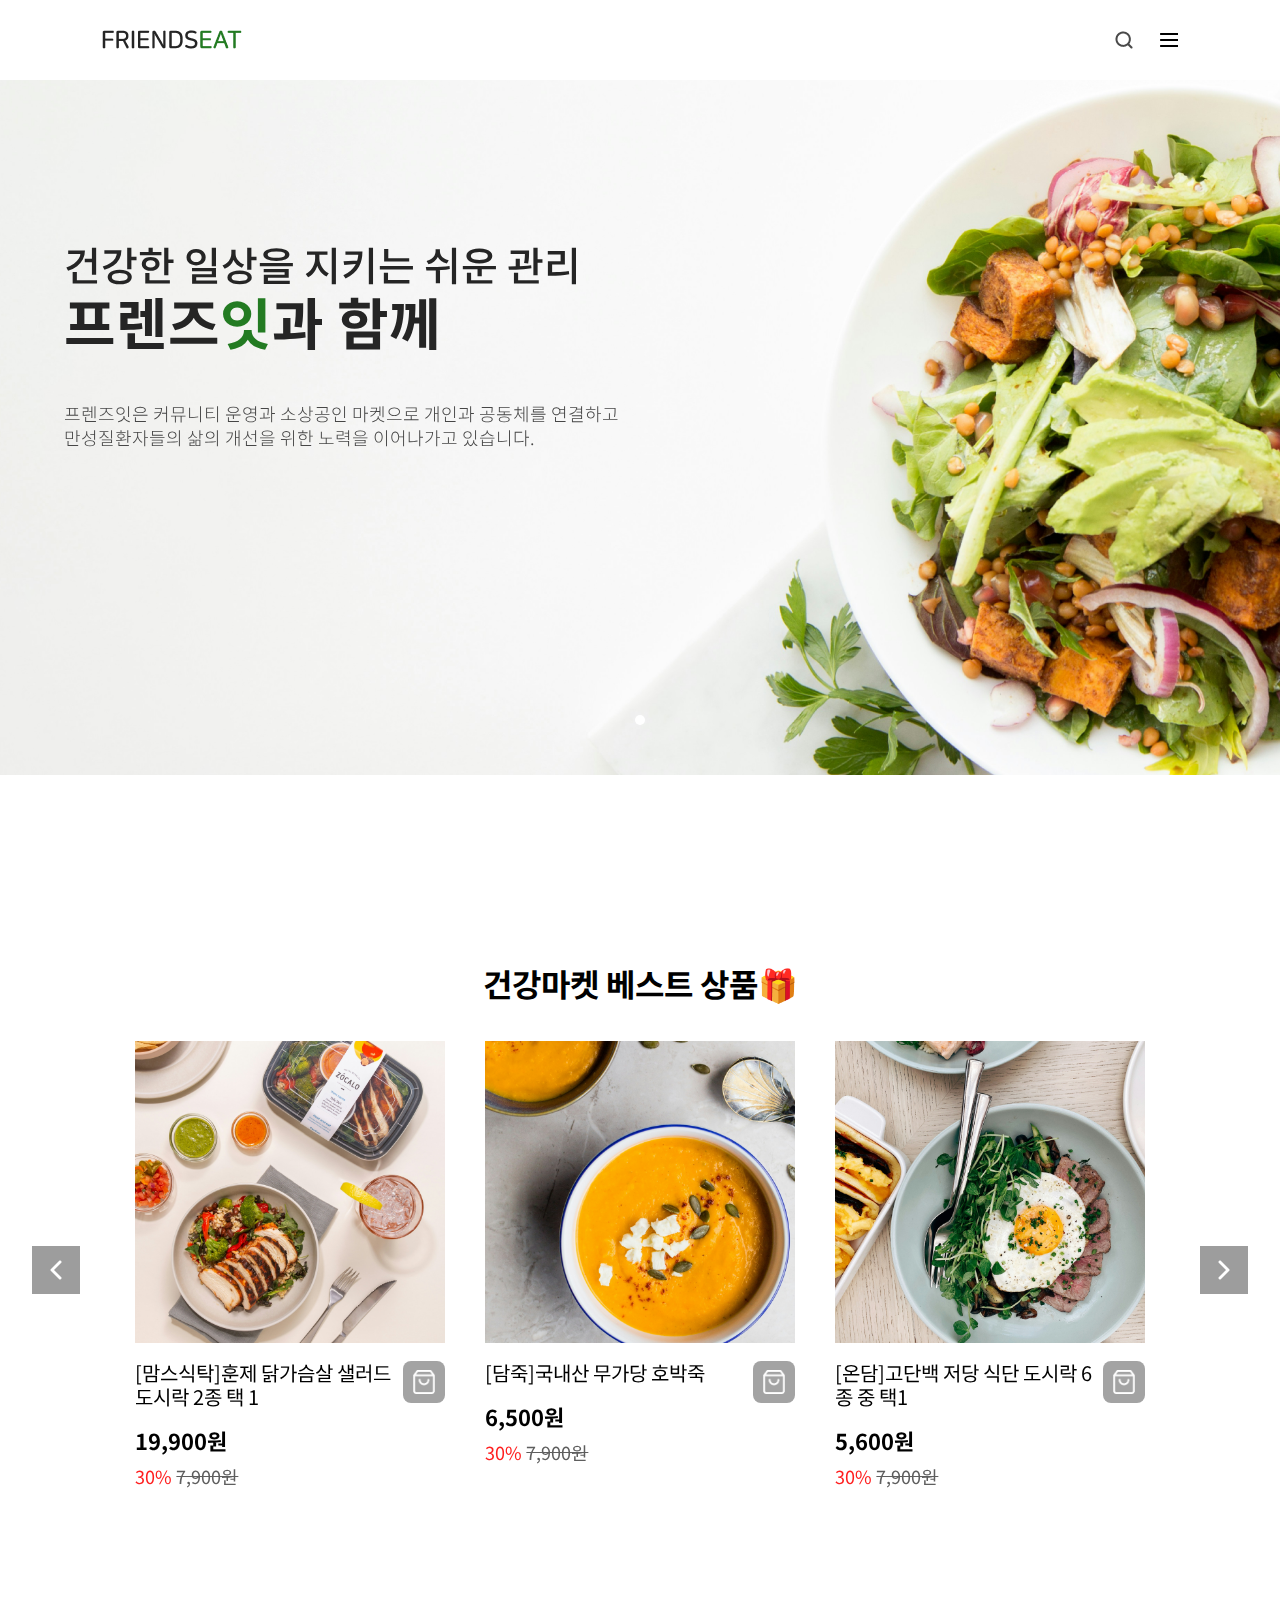
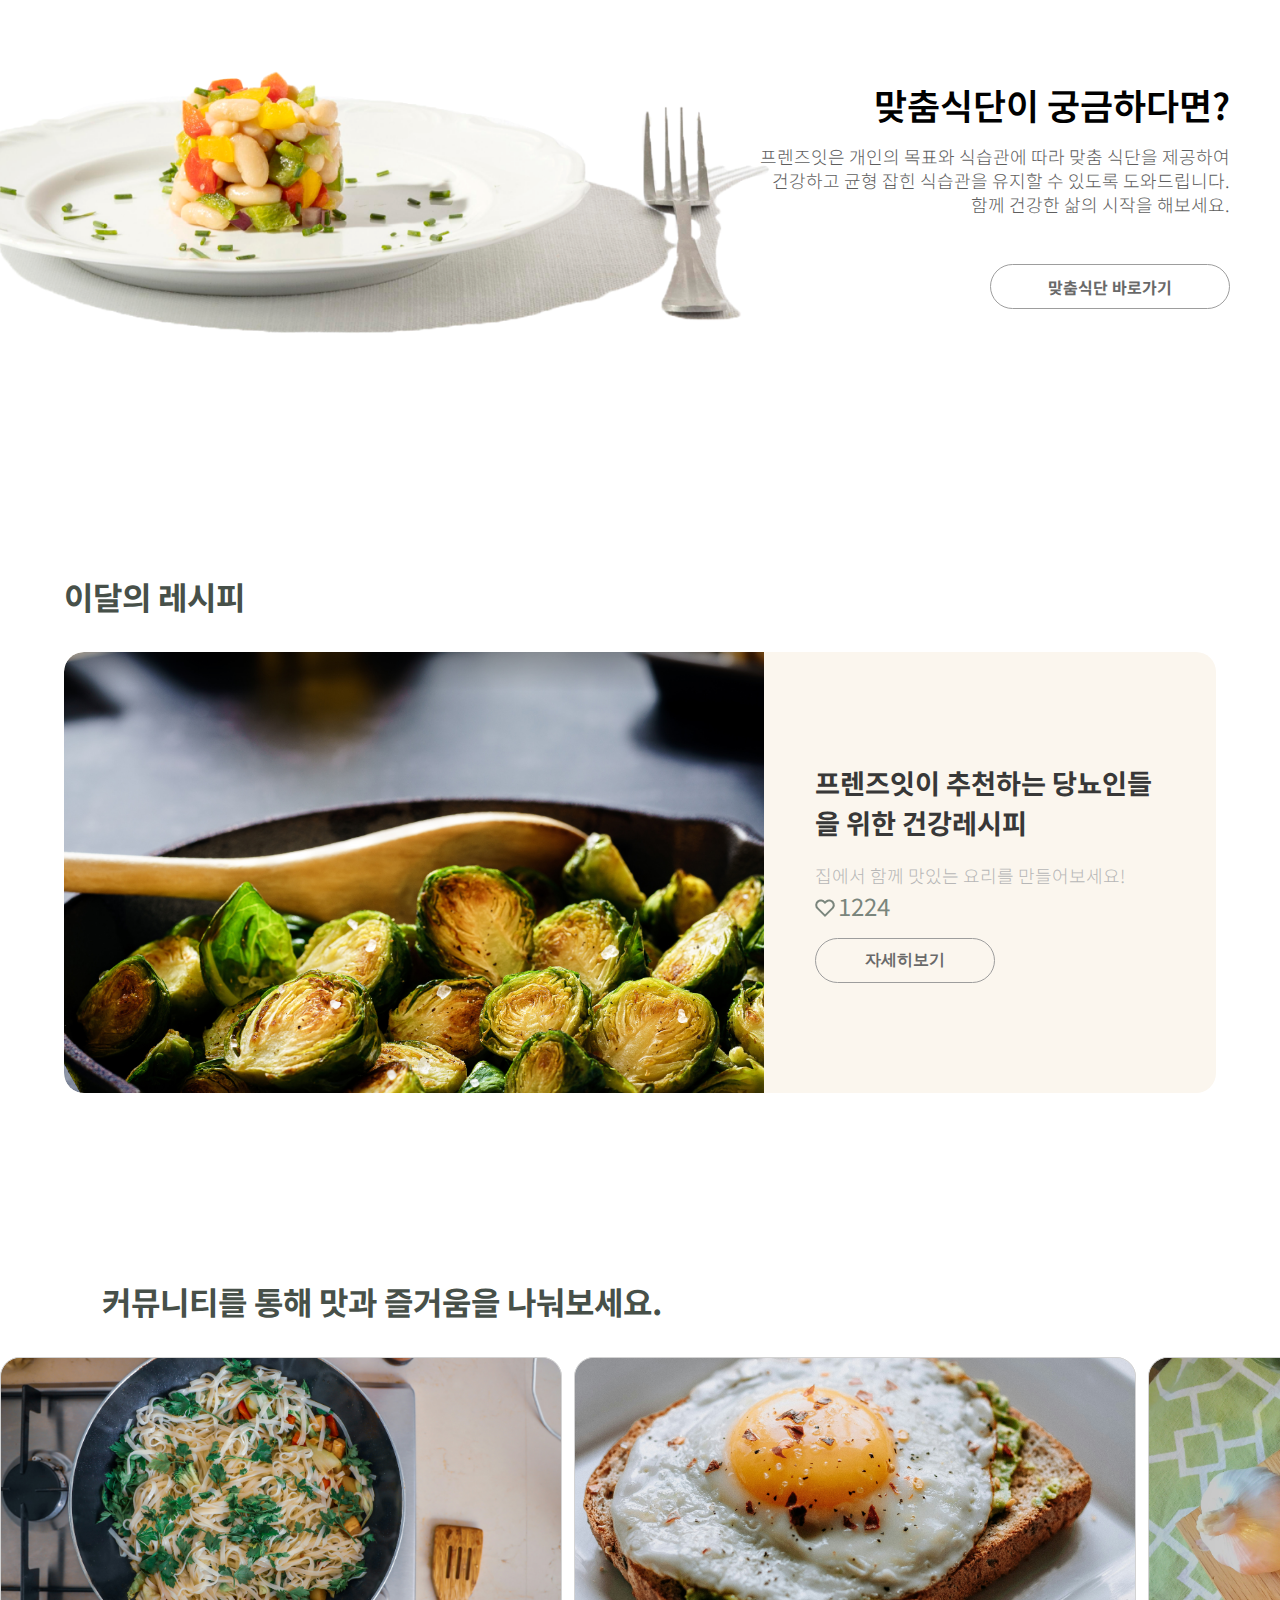
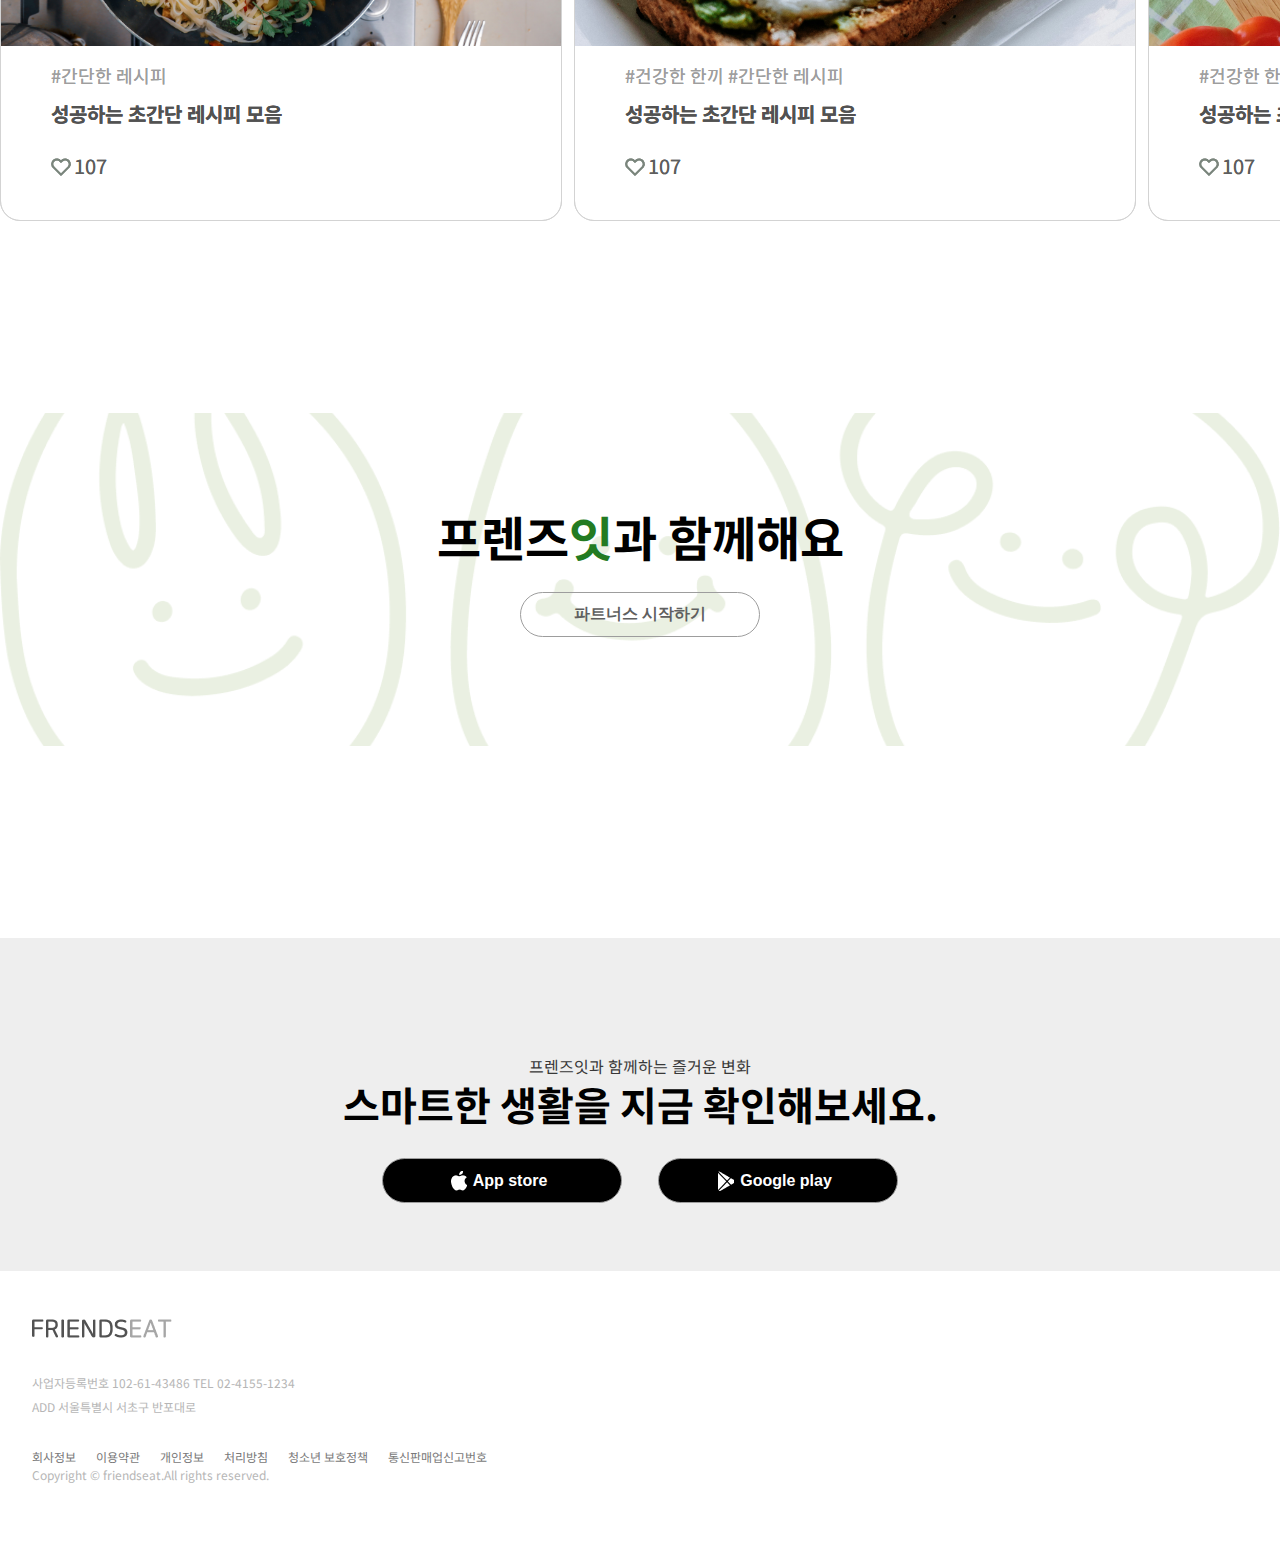
==== commit 0c01bad3: "20240909" ====
--- a/index.html
+++ b/index.html
@@ -99,7 +99,7 @@
                   프렌즈<span>잇</span>과 함께
                 </h2>
                 <p>
-                  프렌즈핏은 커뮤니티 운영과 소상공인 마켓으로 개인과 공동체를
+                  프렌즈잇은 커뮤니티 운영과 소상공인 마켓으로 개인과 공동체를
                   연결하고<br />
                   만성질환자들의 삶의 개선을 위한 노력을 이어나가고 있습니다.
                 </p>
@@ -229,8 +229,6 @@
                 </div>
               </div>
               </div>
-
-             
             <a href="#" class="right_grey_1">
               <img src="../img/icon/right_grey.png" alt=" 오른쪽 화살표" />
             </a>
@@ -242,9 +240,8 @@
           <div class="sec03_wrap">
             <div class="txt_wrap1">
               <h2>맞춤식단이 궁금하다면?</h2>
-              <p>프렌즈잇은 개인의 목표와 식습관에 따라 맞춤식단을 제공하여</br>건강하고 균형 잡힌 식습관을 유지할 수 있도록 도와드립니다.</br>
+              <p>프렌즈잇은 개인의 목표와 식습관에 따라 맞춤 식단을 제공하여</br>건강하고 균형 잡힌 식습관을 유지할 수 있도록 도와드립니다.</br>
                  함께 건강한 삶의 시작을 해보세요.</p>
-            
               <a href="#">맞춤식단 바로가기</a>
             </div>
           </div>
--- a/css/style.css
+++ b/css/style.css
@@ -421,12 +421,17 @@
   align-items: center;
   box-sizing: border-box;
   margin: 0 auto;
-}
-.left_grey {
+  position: relative;
+}
+.left_grey_1 {
   cursor: pointer;
-}
-.right_grey {
+  position: relative;
+  z-index: 999;
+}
+.right_grey_1 {
   cursor: pointer;
+  position: relative;
+  z-index: 999;
 }
 
 .sec02_all_box {
@@ -441,7 +446,7 @@
   display: flex;
   flex-direction: column;
   align-items: flex-start;
-  margin-right: 20px;
+  /* margin-right: 20px; */
   flex: 1 1 calc(33.3% - 20px);
 }
 .sec02_box:last-child {
@@ -467,7 +472,7 @@
   flex-direction: column;
 }
 .txt_box_icon {
-  width: 14%;
+  width: fit-content;
   box-sizing: border-box;
 }
 .txt_box_icon > a {
@@ -579,7 +584,7 @@
   width: 240px;
   height: 45px;
   box-sizing: border-box;
-  padding: 1vh 2vw;
+  padding: 1.5vh 2vw;
   box-sizing: border-box;
   font-size: 16px;
   margin-top: 48px;
@@ -623,7 +628,7 @@
 }
 .sec04_box {
   width: 100%;
-  height: 50vh;
+  height: 49vh;
   overflow: hidden;
   display: flex;
   flex-wrap: wrap;
@@ -1156,9 +1161,11 @@
   justify-content: space-between;
 }
 .txt_h4 {
+  min-width: 400px;
   font-size: 16px;
 
   display: flex;
+  flex-wrap: wrap;
   column-gap: 20px;
 }
 .bottom_txt h4 {
--- a/css/responsive.css
+++ b/css/responsive.css
@@ -8,7 +8,7 @@
   .sec02_wrap {
     width: 100%;
     max-width: 1920px;
-    height: 68vh;
+    height: 55vh;
     margin: 0 auto;
     margin-top: 12rem;
     margin-bottom: 10rem;
@@ -16,8 +16,9 @@
   .txt_box h3 {
     font-size: 20px;
   }
+
   .txt_box_icon {
-    width: 13%;
+    width: fit-content;
     box-sizing: border-box;
   }
   .txt_box p {
@@ -94,21 +95,32 @@
     font-size: 22px;
   }
   .txt_box_icon {
-    width: 17%;
-    box-sizing: border-box;
+    width: fit-content;
+    box-sizing: border-box;
+  }
+  .txt_box_icon > a {
+    display: block;
+    box-sizing: border-box;
+    background-color: #7c7c7c;
+    width: 42px;
+    height: 42px;
+    padding: 9px 10px;
+    border-radius: 8px;
+    opacity: 0.7;
+  }
+
+  .sec02_all_box {
+    margin: 0 auto;
+    width: 83%;
+    height: 51vh;
   }
   .sec02_wrap {
     width: 100%;
     max-width: 1920px;
-    height: 63vh;
+    height: 49vh;
     margin: 0 auto;
     margin-top: 12rem;
     margin-bottom: 10rem;
-  }
-  .sec02_all_box {
-    margin: 0 auto;
-    width: 83%;
-    height: 42vh;
   }
   /* 섹션3 */
   .txt_wrap1 {
@@ -222,10 +234,10 @@
   .sec02_wrap {
     width: 100%;
     max-width: 1920px;
-    height: 58vh;
+    height: 71vh;
     margin: 0 auto;
     margin-top: 12rem;
-    margin-bottom: 10rem;
+    margin-bottom: 6rem;
   }
   .sec02_box {
     width: calc(50% - 20px);
@@ -238,9 +250,15 @@
     font-size: 22px;
   }
 
-  .txt_box_icon {
-    width: 12%;
-    box-sizing: border-box;
+  .txt_box_icon > a {
+    display: block;
+    box-sizing: border-box;
+    background-color: #7c7c7c;
+    width: 42px;
+    height: 42px;
+    padding: 9px 10px;
+    border-radius: 8px;
+    opacity: 0.7;
   }
   .sec02_all_box {
     margin: 0 auto;
@@ -289,6 +307,10 @@
     flex-direction: column;
     justify-content: center;
   }
+  .sec04_box {
+    width: 100%;
+    height: 49vh;
+  }
   /* 섹션5 */
   .sec05 > h2 {
     width: 90%;
@@ -398,24 +420,24 @@
   .sec02_wrap {
     width: 100%;
     max-width: 1920px;
-    height: 62vh;
+    height: 56vh;
     margin: 0 auto;
     margin-top: 12rem;
-    margin-bottom: 9rem;
+    margin-bottom: 7rem;
   }
 
   .sec02_all_box {
     margin: 0 auto;
     width: 83%;
-    height: 40vh;
+    height: 47vh;
   }
 
   .txt_box_icon > a {
     display: block;
     box-sizing: border-box;
     background-color: #7c7c7c;
-    width: 45px;
-    height: 45px;
+    width: 42px;
+    height: 42px;
     padding: 9px 10px;
     border-radius: 8px;
     opacity: 0.7;
@@ -442,14 +464,19 @@
   /* 섹션4 */
   .sec04 {
     width: 90%;
-    height: 57vh;
-  }
-
+    height: 64vh;
+  }
+  .sec04_wrapper {
+    max-width: 1600px;
+    height: 66vh;
+    margin: 0 auto;
+  }
   .sec04_box {
     width: 100%;
-
-    flex-direction: column;
-  }
+    height: 56vh;
+    flex-direction: column;
+  }
+
   .box_wrapper {
     flex: 2;
   }
@@ -462,7 +489,7 @@
   }
   .txt_wrapper {
     flex: 1;
-    padding: 1vh 3vw;
+    padding: 1vh 1vw;
   }
   .box_wrapper {
     width: 100%;
@@ -571,13 +598,14 @@
   .sec02_wrap {
     width: 100%;
     max-width: 1920px;
-    height: 44vh;
+    height: 56vh;
     margin: 0 auto;
     margin-top: 12rem;
-    margin-bottom: 9rem;
-  }
+    margin-bottom: 7rem;
+  }
+
   .sec02_wrap > h3 {
-    font-size: 24px;
+    font-size: 32px;
     padding: 0 5%;
   }
 
@@ -588,21 +616,23 @@
   .txt_box_icon {
     padding: 0;
   }
+
   .sec02_all_box {
     margin: 0 auto;
     width: 83%;
-    height: 38vh;
+    height: 43vh;
   }
   .txt_box_icon > a {
     display: block;
     box-sizing: border-box;
     background-color: #7c7c7c;
-    width: 45px;
-    height: 45px;
+    width: 42px;
+    height: 42px;
     padding: 9px 10px;
     border-radius: 8px;
     opacity: 0.7;
   }
+
   /* 섹션3 */
 
   .sec03_wrap {
@@ -674,10 +704,7 @@
   .txt_wrapper h4 {
     font-size: 18px;
   }
-  .txt_wrapper {
-    flex: 1;
-    padding: 1vh 3vw;
-  }
+
   /* 섹션5 */
 
   .sec05 > h2 {
@@ -726,9 +753,10 @@
   /* 섹션8 */
 
   .sec08 {
-    padding: 7.5rem 10%;
+    padding: 6rem 10%;
     margin-bottom: 0;
   }
+
   .sec08_wrapper {
     flex-direction: column;
   }
@@ -783,6 +811,12 @@
     left: -10px;
     top: 1px;
   }
+  section {
+    width: 100%;
+    height: auto;
+    margin: 0 auto;
+    margin-bottom: 6rem;
+  }
   /* 섹션1 */
 
   /* 두번째 섹션 */
@@ -790,41 +824,52 @@
   .sec02_wrap {
     width: 100%;
     max-width: 1920px;
-    height: 47vh;
-    margin: 0 auto;
-    margin-top: 12rem;
-    margin-bottom: 5rem;
+    height: 56vh;
+    margin: 0 auto;
+    margin-top: 6rem;
+    margin-bottom: 0rem;
+  }
+
+  .sec02_wrap > h3 {
+    padding: 0;
+    width: 90%;
+    min-width: 350px;
+    font-size: 24px;
+    color: #000;
+    font-weight: bold;
+    margin: 0 auto;
+    margin-bottom: 20px;
+    text-align: left;
+  }
+  .sec02_wrapper {
+    min-height: 39vh;
+  }
+  .sec02_box {
+    width: 100%;
+  }
+
+  .txt_box_icon {
+    padding: 0;
   }
   .sec02_all_box {
     margin: 0 auto;
     width: 83%;
-    height: 39vh;
-  }
-  .best1.photo3 {
-    display: none;
-  }
-  .txt_box h3 {
-    font-size: 18px;
-  }
-
-  .txt_box p {
-    font-size: 20px;
-  }
-  .bottom_box {
-    width: 90%;
+    height: 38vh;
+  }
+  .txt_box {
+    width: 100%;
+    height: 180px;
+    display: flex;
   }
   .txt_box_icon > a {
     display: block;
     box-sizing: border-box;
     background-color: #7c7c7c;
-    width: 45px;
-    height: 45px;
+    width: 42px;
+    height: 42px;
     padding: 9px 10px;
     border-radius: 8px;
     opacity: 0.7;
-  }
-  .txt_box_icon > a img {
-    width: 90%;
   }
   /* 섹션3 */
   .sec03_wrap .txt_wrap1 {
@@ -876,7 +921,8 @@
   }
   /* 섹션4 */
   .sec04 {
-    height: 56vh;
+    height: 58vh;
+    margin-bottom: 6rem;
   }
   .sec04 h2 {
     font-size: 28px;
@@ -960,10 +1006,14 @@
   .sec07_text h2 {
     font-size: 2.5rem;
   }
+  .sec07_text {
+    margin-top: 0;
+    position: relative;
+  }
   /* 섹션8 */
 
   .sec08 {
-    padding: 5.5rem 5%;
+    padding: 4.5rem 5%;
     margin-bottom: 0;
   }
   .sec08_wrapper {
@@ -1045,27 +1095,67 @@
     left: -10px;
     top: 1px;
   }
+
+  section {
+    width: 100%;
+    height: auto;
+    margin: 0 auto;
+    margin-bottom: 4rem;
+  }
   /* 섹션2 */
+
   .sec02_wrap {
     width: 100%;
     max-width: 1920px;
-    height: 60vh;
-    margin: 0 auto;
-    margin-top: 12rem;
-    margin-bottom: 8rem;
+    height: 51vh;
+    margin: 0 auto;
+    margin-top: 5rem;
+    margin-bottom: 0rem;
+  }
+
+  .txt_box_icon {
+    width: 16%;
+    box-sizing: border-box;
+  }
+  .txt_box_icon > a {
+    display: block;
+    box-sizing: border-box;
+    background-color: #7c7c7c;
+    width: 36px;
+    height: 36px;
+    padding: 9px 10px;
+    border-radius: 8px;
+    opacity: 0.7;
   }
   .sec02_all_box {
     margin: 0 auto;
     width: 83%;
-    height: 52vh;
-  }
-  .sec02_all_box:first-child {
-    margin-right: 0;
+    height: 38vh;
+  }
+
+  .left_grey {
+    position: relative;
+    z-index: 999;
+  }
+  .right_grey {
+    position: relative;
+    z-index: 999;
+  }
+  .sec02_wrap > h3 {
+    padding: 0;
+    width: 90%;
+    min-width: 350px;
+    font-size: 24px;
+    color: #000;
+    font-weight: bold;
+    margin: 0 auto;
+    margin-bottom: 20px;
+    text-align: left;
   }
   /* 섹션3 */
   .sec03 {
     min-width: 350px;
-    margin-bottom: 10rem;
+    margin-bottom: 4rem;
   }
   .sec03_wrap h2 {
     min-width: 320px;
@@ -1141,14 +1231,20 @@
     width: 90%;
     min-width: 350px;
   }
+
   .sec04 h2 {
+    width: 100%;
+    color: #475049;
     font-size: 24px;
+    font-weight: bold;
+    margin-bottom: 20px;
   }
   .sec04_box {
     flex-direction: column;
   }
+
   .sec04_wrapper {
-    height: 58vh;
+    height: 56vh;
   }
 
   .box_wrapper {
@@ -1173,8 +1269,11 @@
   /* 섹션5 */
   .sec05 > h2 {
     width: 90%;
+    min-width: 350px;
     color: #475049;
     font-size: 24px;
+    margin: 0 auto;
+    margin-bottom: 20px;
   }
   /* 섹션7 */
 
@@ -1182,11 +1281,16 @@
     font-size: 32px;
     min-width: 350px;
   }
+  .sec07 {
+    width: 100%;
+    height: 37vh;
+    position: relative;
+    margin-bottom: 4rem;
+  }
   /* 섹션8 */
-
   .sec08 {
     box-sizing: border-box;
-    padding: 7rem 5%;
+    padding: 5rem 5%;
     margin-bottom: 0;
     overflow: hidden;
   }
@@ -1228,6 +1332,10 @@
 
   footer {
     width: 95%;
+  }
+  .footer_wrapper {
+    box-sizing: border-box;
+    padding: 0 10px;
   }
   footer p {
     font-size: 12px;
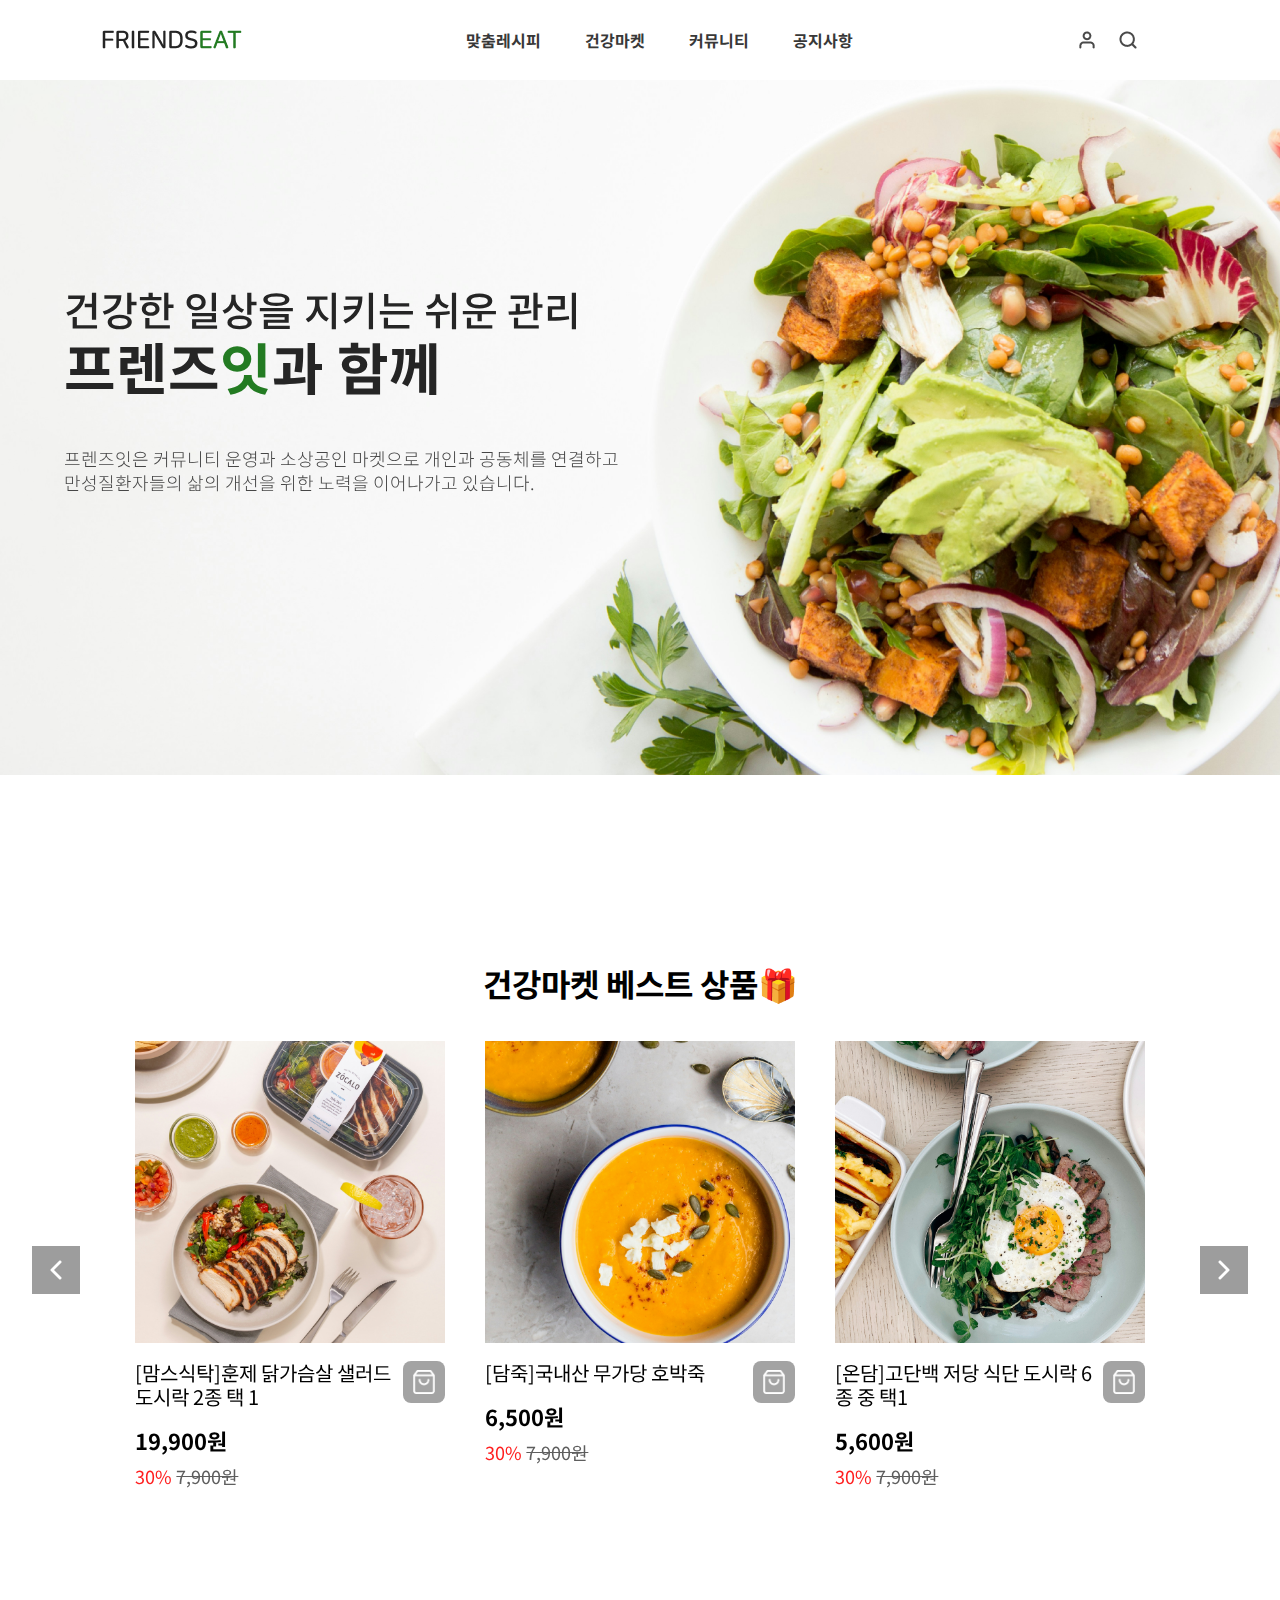
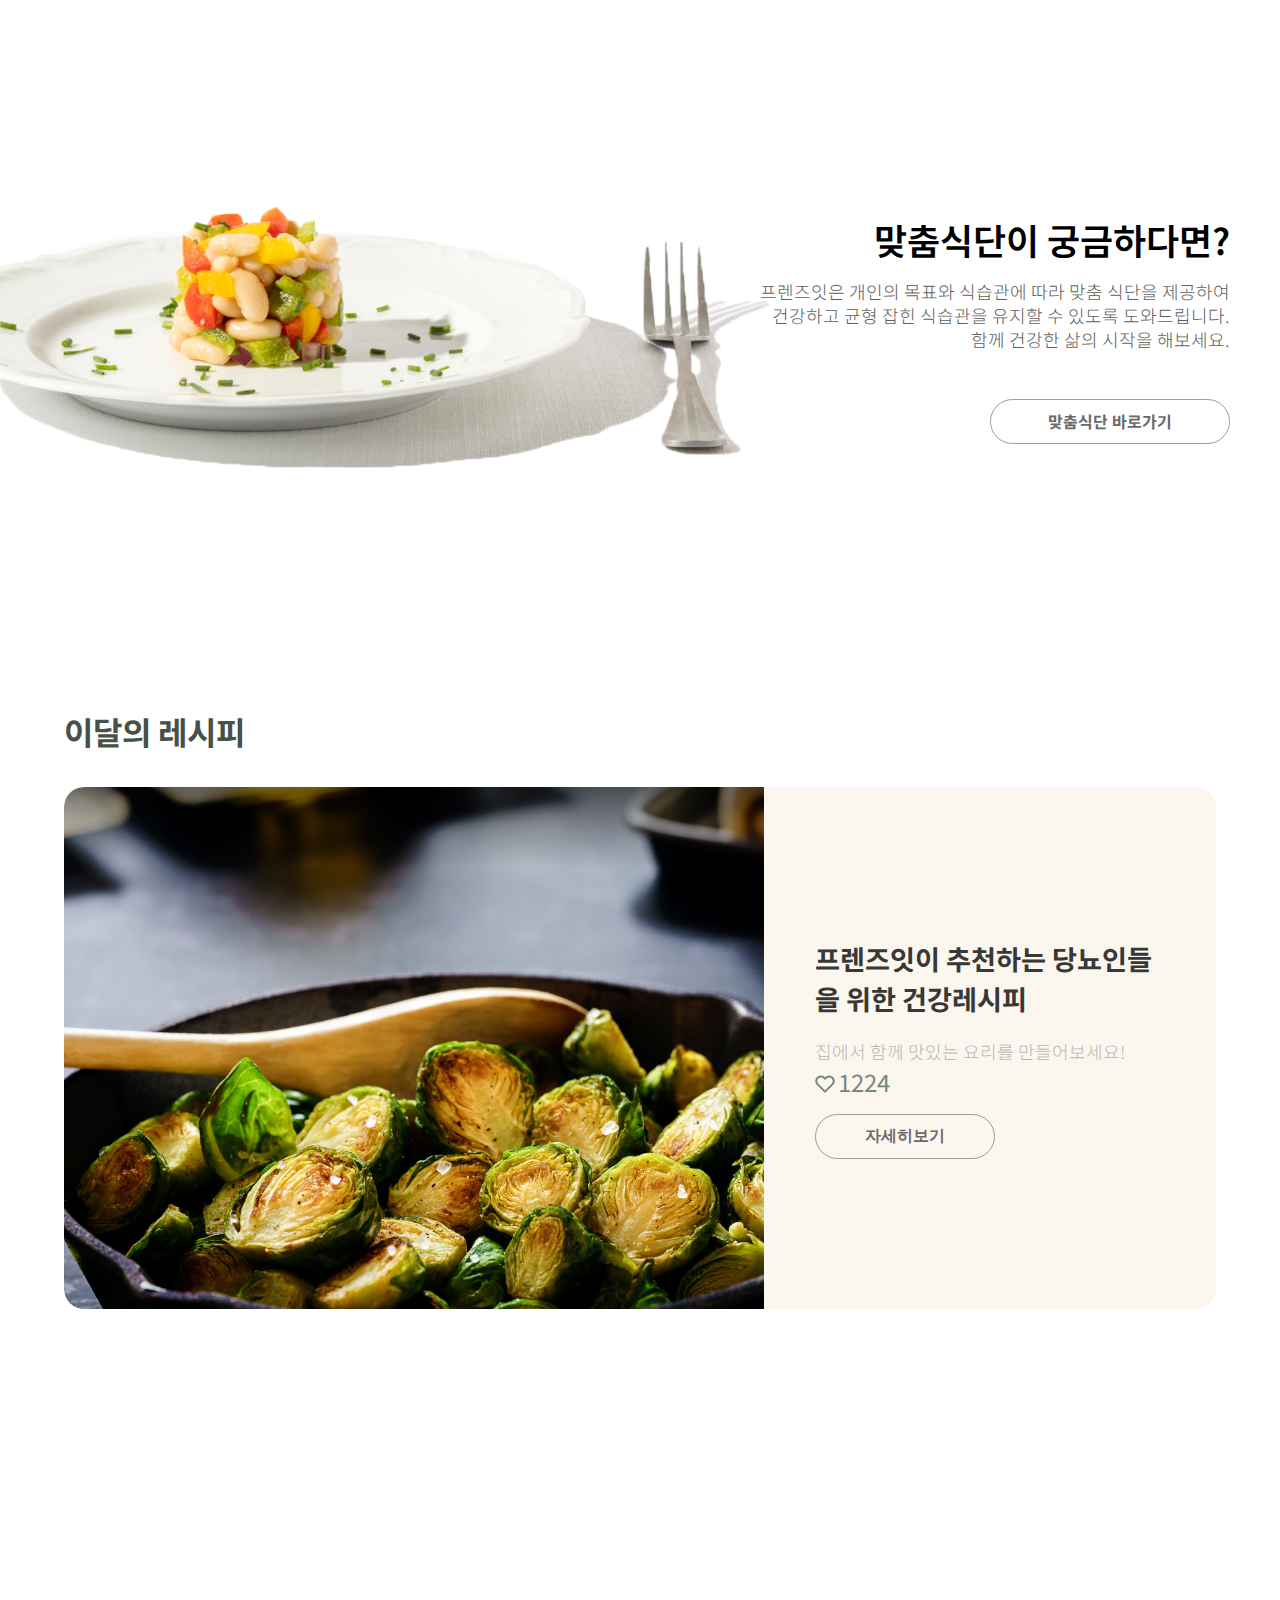
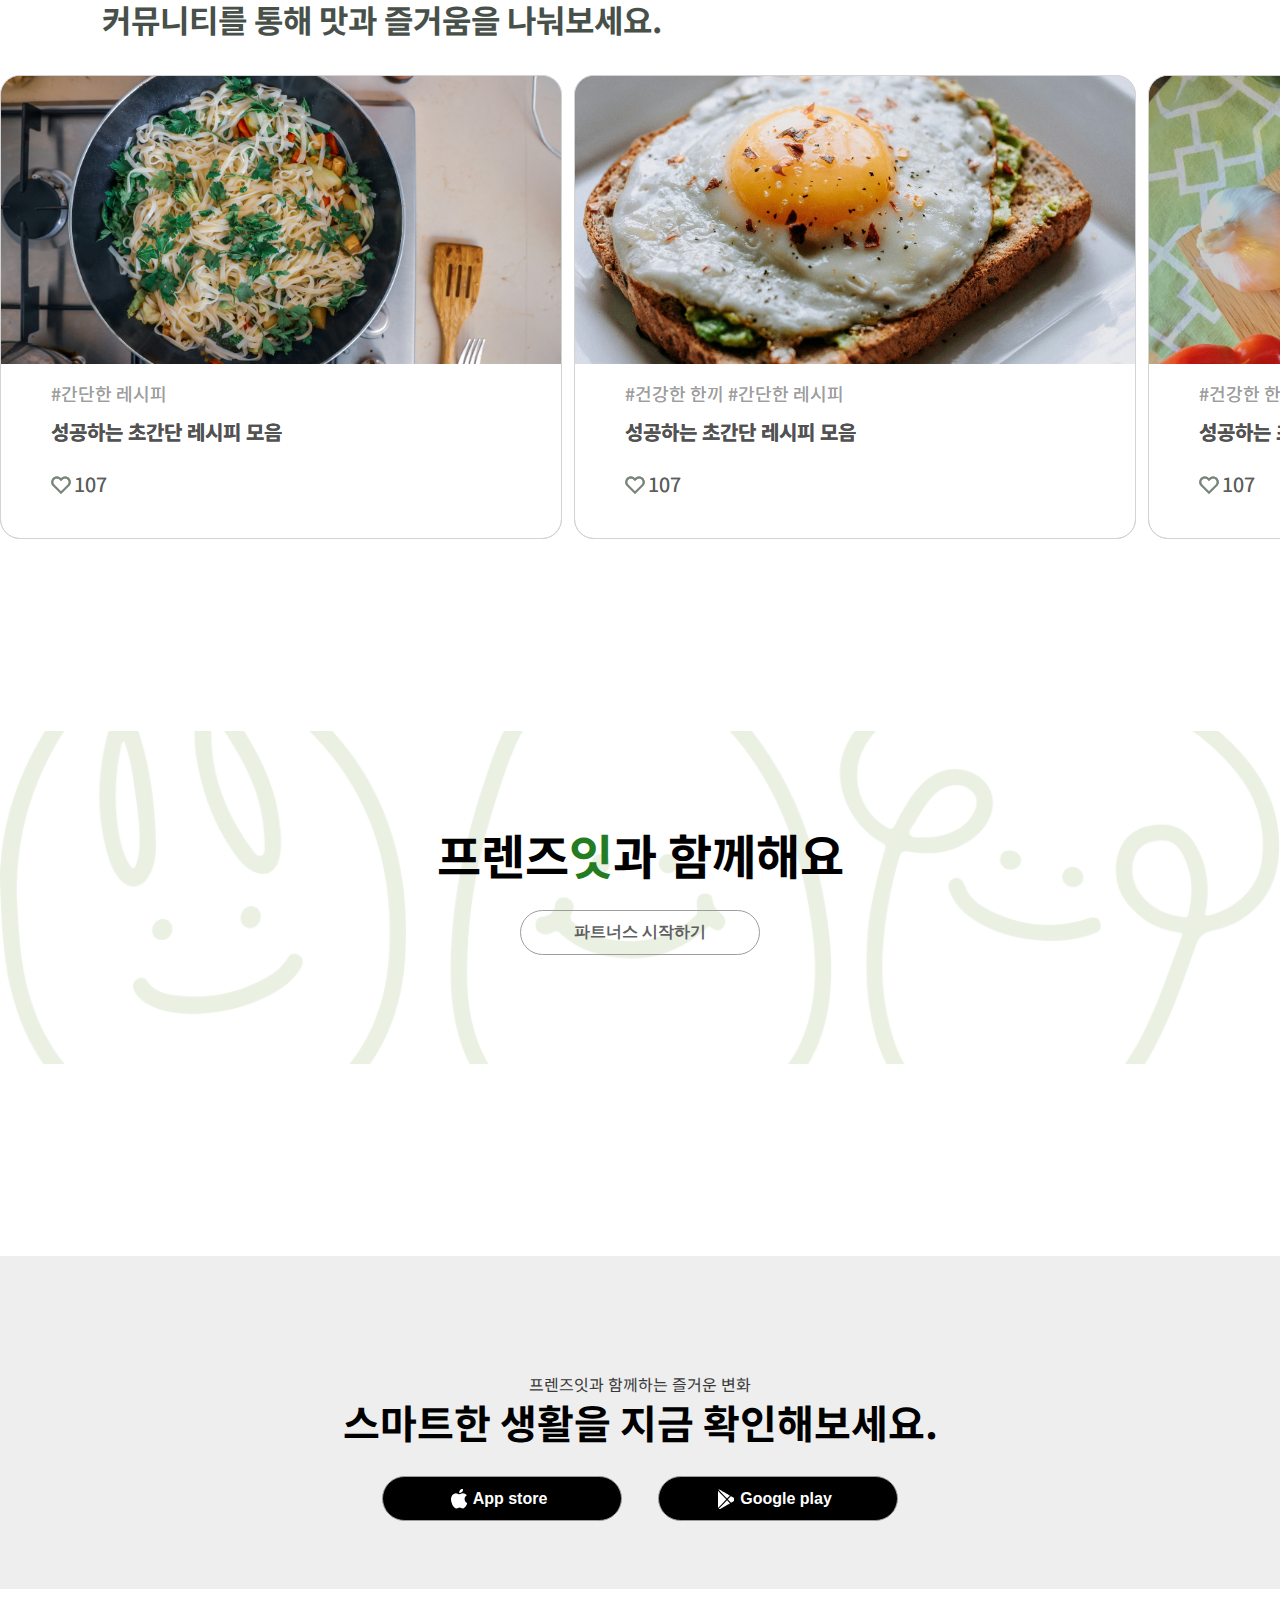
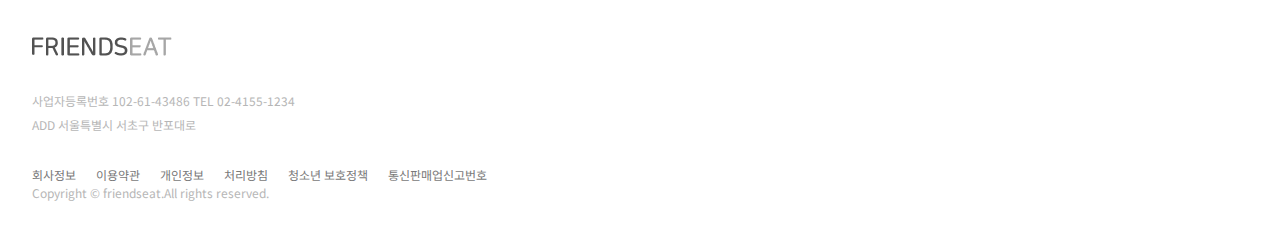
==== commit a5207359: "20240910" ====
--- a/index.html
+++ b/index.html
@@ -7,8 +7,10 @@
     <title>프렌즈잇</title>
     <link rel="icon" href="./img/common/favicon.ico" />
     <link rel="stylesheet" href="./css/reset.css" />
+    <link rel="stylesheet" href="./css/common.css">
     <link rel="stylesheet" href="./css/style.css" />
     <link rel="stylesheet" href="./css/responsive.css" />
+  
     <script src="./js/index.js"></script>
     <script src="./js/jquery.min.js"></script>
   </head>
--- a/css/common.css
+++ b/css/common.css
@@ -0,0 +1,328 @@
+@charset "utf-8";
+@import url("https://fonts.googleapis.com/css2?family=Noto+Sans+KR:wght@100..900&family=Noto+Sans:ital,wght@0,100..900;1,100..900&display=swap");
+
+* {
+  margin: 0;
+  padding: 0;
+}
+
+body {
+  font-family: "Noto Sans KR", sans-serif;
+  color: #383838;
+}
+body::-webkit-scrollbar {
+  width: 10px;
+}
+body::-webkit-scrollbar-thumb {
+  background-color: #5f5f5f;
+  border-radius: 20px;
+}
+.page_wrap {
+  width: 100%;
+}
+/* header */
+header {
+  width: 100%;
+  height: auto;
+  /* border-bottom: 1px solid #eeeeee; */
+  position: fixed;
+  z-index: 999;
+}
+.headerwrap {
+  width: 100%;
+  height: 80px;
+
+  background-color: #fff;
+  transition: 0.3s;
+}
+.headerwrap:hover {
+  background-color: #fff;
+}
+.header_wrapper {
+  width: 84%;
+  height: 100%;
+  display: flex;
+  justify-content: space-between;
+  margin: 0 auto;
+}
+h1 {
+  width: 140px;
+  height: 20px;
+  padding: 30px 0;
+}
+nav {
+  width: 36%;
+  height: 100%;
+  text-align: center;
+  font-weight: bold;
+}
+nav > ul {
+  display: flex;
+  justify-content: space-between;
+  line-height: 80px;
+  width: 100%;
+  height: auto;
+  position: relative;
+}
+nav > ul::after {
+  position: absolute;
+  top: 80px;
+  left: -80px;
+  content: "메뉴배경";
+  font-size: 0;
+  display: block;
+  width: 128%;
+  height: 0;
+  overflow: hidden;
+  background-color: #fff;
+  box-sizing: border-box;
+  /* border: 1px solid #f5f5f5; */
+
+  border-top: none;
+  transition: 0.3s;
+  border-radius: 0px 0px 20px 20px;
+}
+.hidden_menu {
+  padding: 28px 0;
+  display: none;
+}
+
+nav > ul:hover::after {
+  height: 240px;
+}
+.submenu:not(:hover) > li > a {
+  color: #797979;
+}
+.icons {
+  display: flex;
+  padding: 30px 0;
+  column-gap: 20px;
+}
+
+.login {
+  width: 21px;
+  height: 21px;
+  background-image: url(../img/common/css_sprites_1.png);
+  background-position: -2211px -499px;
+}
+.login:hover {
+  background-repeat: no-repeat;
+  background-image: url(../img/icon/login_green.png);
+  background-position: 1px 0px;
+  background-size: 90%;
+}
+.search {
+  width: 20px;
+  height: 20px;
+  background-image: url(../img/common/css_sprites_1.png);
+  background-position: -1293px -628px;
+}
+.close {
+  width: 20px;
+  height: 20px;
+  background-image: url(../img/icon/close.png);
+  background-repeat: no-repeat;
+  position: relative;
+  left: -20px;
+  top: 1px;
+  display: none;
+}
+.hidden_menu {
+  width: 20px;
+  height: 20px;
+  background-image: url(../img/icon/menu.png);
+  background-repeat: no-repeat;
+  position: relative;
+  display: none;
+  top: -2px;
+}
+
+.search:hover {
+  background-image: url(../img/icon/search_green.png);
+
+  background-position: 1px 20px;
+  background-size: 102%;
+}
+
+/*2차메뉴*/
+nav > ul > li {
+  position: relative;
+  top: 0;
+  left: 0;
+}
+.submenu {
+  width: 156%;
+  height: 0;
+  overflow: hidden;
+  background-color: rgb(255, 255, 255);
+  position: absolute;
+  top: 80px;
+  left: -18px;
+  line-height: 32px;
+  transition: 0.5s;
+  column-gap: 70px;
+  color: #575757;
+  text-align: center;
+  z-index: 55;
+  transition: 0.3s;
+}
+.submenu li {
+  padding-top: 20px;
+}
+nav > ul:hover .submenu {
+  height: 210px;
+}
+nav > ul > li:hover > a {
+  color: #237b22;
+}
+.submenu > li:hover > a {
+  color: #237b22;
+}
+/* 메뉴 애니메이션 */
+nav > ul > li:after {
+  content: "";
+  position: absolute;
+  bottom: 0;
+  left: 0;
+  width: 45px;
+  height: 4px;
+  display: block;
+  background-color: #237b22;
+  transform: scaleX(0);
+  transition: 0.3s;
+}
+nav > ul > li:nth-child(1):after {
+  content: "";
+  position: absolute;
+  bottom: 0;
+  left: 1px;
+  width: 72px;
+  height: 4px;
+  display: block;
+  background-color: #237b22;
+  transform: scaleX(0);
+  transition: 0.3s;
+}
+nav > ul > li:nth-child(2):after {
+  content: "";
+  position: absolute;
+  bottom: 0;
+  left: 1px;
+  width: 56px;
+  height: 4px;
+  display: block;
+  background-color: #237b22;
+  transform: scaleX(0);
+  transition: 0.3s;
+}
+nav > ul > li:nth-child(3):after {
+  content: "";
+  position: absolute;
+  bottom: 0;
+  left: 1px;
+  width: 56px;
+  height: 4px;
+  display: block;
+  background-color: #237b22;
+  transform: scaleX(0);
+  transition: 0.3s;
+}
+nav > ul > li:nth-child(4):after {
+  content: "";
+  position: absolute;
+  bottom: 0;
+  left: 2px;
+  width: 56px;
+  height: 4px;
+  display: block;
+  background-color: #237b22;
+  transform: scaleX(0);
+  transition: 0.3s;
+}
+nav ul li:nth-child(1):hover::after {
+  width: 72px;
+  transform: scaleX(1);
+}
+nav ul li:nth-child(2):hover::after {
+  width: 56px;
+  transform: scaleX(1);
+}
+nav ul li:nth-child(3):hover::after {
+  width: 56px;
+  transform: scaleX(1);
+}
+nav ul li:nth-child(4):hover::after {
+  width: 56px;
+  transform: scaleX(1);
+}
+
+/* 검색창 */
+.top_searchbar {
+  width: 100%;
+  height: 150px;
+  background-color: #ffffff;
+  box-sizing: border-box;
+  padding: 50px 0;
+  display: flex;
+  margin: 0 auto;
+  justify-content: center;
+  opacity: 0;
+}
+.top_searchbar form {
+  width: 100%;
+  height: auto;
+  display: flex;
+  justify-content: center;
+}
+.input_box {
+  width: 630px;
+}
+.input_box input {
+  background-color: transparent;
+  border: none;
+  border-bottom: 1px solid #464646;
+  color: #464646;
+  height: 50px;
+  width: 100%;
+  padding-right: 30px;
+  box-sizing: border-box;
+  outline: none;
+}
+.search_btn {
+  box-sizing: border-box;
+  padding: 16px 0;
+}
+
+/* footer */
+
+footer {
+  width: 83%;
+  height: fit-content;
+  margin: 0 auto;
+  margin-top: 48px;
+}
+footer img {
+  margin-bottom: 32px;
+}
+footer p {
+  font-size: 16px;
+  color: #b6b6b6;
+  margin-bottom: 32px;
+  line-height: 24px;
+}
+.bottom_txt {
+  display: flex;
+  justify-content: space-between;
+}
+.txt_h4 {
+  min-width: 400px;
+  font-size: 16px;
+
+  display: flex;
+  flex-wrap: wrap;
+  column-gap: 20px;
+}
+.bottom_txt h4 {
+  color: #797979;
+  font-size: 16px;
+}
--- a/css/style.css
+++ b/css/style.css
@@ -71,7 +71,7 @@
   content: "메뉴배경";
   font-size: 0;
   display: block;
-  width: 128%;
+  width: 40vw;
   height: 0;
   overflow: hidden;
   background-color: #fff;
@@ -328,9 +328,10 @@
   object-fit: cover;
   object-position: center;
 }
+
 .sec01_wrap .txt_sec01 {
   position: absolute;
-  top: 25vh;
+  top: 30vh;
   left: 5vw;
 }
 .sec01_wrap h2 {
@@ -383,6 +384,7 @@
 }
 
 .sec01_wrap p {
+  display: block;
   color: #464646;
   font-size: 18px;
   font-weight: 300;
@@ -401,7 +403,7 @@
 .sec02_wrap {
   width: 100%;
   max-width: 1920px;
-  height: 660px;
+  height: 652px;
   margin: 0 auto;
   margin-top: 12rem;
   margin-bottom: 12rem;
@@ -437,7 +439,7 @@
 .sec02_all_box {
   margin: 0 auto;
   width: 83%;
-  height: 600px;
+  height: 545px;
 }
 .sec02_box {
   width: calc(33.3% - 20px);
@@ -449,9 +451,7 @@
   /* margin-right: 20px; */
   flex: 1 1 calc(33.3% - 20px);
 }
-.sec02_box:last-child {
-  margin-right: 0;
-}
+
 .img_box {
   max-width: 100%;
   height: auto;
@@ -462,6 +462,7 @@
   width: 100%;
   height: 160px;
   display: flex;
+  gap: 1px;
 }
 .img_box img {
   width: 100%;
@@ -478,7 +479,7 @@
 .txt_box_icon > a {
   display: block;
   box-sizing: border-box;
-  background-color: #7c7c7c;
+  background-color: #3b3a3a;
   width: 50px;
   height: 50px;
   padding: 11px 13px;
@@ -584,7 +585,7 @@
   width: 240px;
   height: 45px;
   box-sizing: border-box;
-  padding: 1.5vh 2vw;
+  padding: 13px 2vw;
   box-sizing: border-box;
   font-size: 16px;
   margin-top: 48px;
@@ -600,6 +601,7 @@
   position: relative;
   left: -3rem;
 }
+
 .txt_wrap1 a:hover {
   background-color: #000000;
   color: #fff;
@@ -609,14 +611,26 @@
 /* 섹션4 */
 .sec04 {
   width: 100%;
-  height: auto;
+  height: 696px;
   overflow: hidden;
 }
 .sec04_wrapper {
   /* width: 83%; */
   max-width: 1600px;
-  height: 57vh;
-  margin: 0 auto;
+  height: 66vh;
+  margin: 0 auto;
+}
+.sec04_box {
+  width: 100%;
+  height: 58vh;
+  overflow: hidden;
+  display: flex;
+  flex-wrap: wrap;
+  justify-content: space-between;
+  margin: 0 auto;
+  border-radius: 20px;
+  background-color: #fbf6ee;
+  transition: 0.3s;
 }
 .sec04 h2 {
   width: 100%;
@@ -626,18 +640,7 @@
   margin-bottom: 40px;
   word-wrap: break-word;
 }
-.sec04_box {
-  width: 100%;
-  height: 49vh;
-  overflow: hidden;
-  display: flex;
-  flex-wrap: wrap;
-  justify-content: space-between;
-  margin: 0 auto;
-  border-radius: 20px;
-  background-color: #fbf6ee;
-  transition: 0.3s;
-}
+
 .box_wrapper {
   width: 83%;
   /* height: 100%; */
@@ -856,9 +859,10 @@
   position: relative;
   top: 3px;
 }
+
 .recipe_box .txt_2 {
   text-align: center;
-  padding: 165px 0px;
+  padding: 182px 0px;
 }
 .recipe_box .txt_2 p {
   font-size: 20px;
@@ -873,11 +877,12 @@
   font-size: 16px;
   border: 1px solid #525252;
   border-radius: 50px;
-  margin-top: 60px;
+  margin-top: 32px;
   background-color: #fff;
   font-weight: bold;
   transition: 0.3s;
 }
+
 .recipe_box .txt_2 button:hover {
   background-color: #000000;
   color: #ffffff;
@@ -1010,7 +1015,7 @@
   width: 240px;
   height: 45px;
   box-sizing: border-box;
-  padding: 10px 2vw;
+  padding: 10px 3vw;
   box-sizing: border-box;
   font-size: 16px;
   font-weight: 600;
@@ -1035,7 +1040,7 @@
   height: 37vh;
   background-color: #eee;
   box-sizing: border-box;
-  padding: 10rem 10%;
+  padding: 8.5rem 10%;
   margin-bottom: 0;
 }
 .sec08_wrapper {
@@ -1140,12 +1145,12 @@
   font-weight: bold;
 }
 /* footer */
+
 footer {
   width: 83%;
   height: fit-content;
   margin: 0 auto;
   margin-top: 48px;
-  margin-bottom: 48px;
 }
 footer img {
   margin-bottom: 32px;
--- a/css/responsive.css
+++ b/css/responsive.css
@@ -1,14 +1,42 @@
 /*노트북*/
 
 @media screen and (min-width: 1440px) and (max-width: 1600px) {
+  /* 헤더 */
+  nav > ul::after {
+    position: absolute;
+    top: 80px;
+    left: -80px;
+    content: "메뉴배경";
+    font-size: 0;
+    display: block;
+    width: 41vw;
+    height: 0;
+    overflow: hidden;
+    background-color: #fff;
+    box-sizing: border-box;
+    /* border: 1px solid #f5f5f5; */
+    border-top: none;
+    transition: 0.3s;
+    border-radius: 0px 0px 20px 20px;
+  }
   /* 섹션1 */
-
+  .sec01_wrap .txt_sec01 {
+    position: absolute;
+    top: 30vh;
+    left: 5vw;
+  }
+  .sec01_wrap img {
+    max-width: 100%;
+    height: 775px;
+    object-fit: cover;
+    object-position: 75%;
+  }
   /* 섹션 2 */
 
   .sec02_wrap {
     width: 100%;
     max-width: 1920px;
-    height: 55vh;
+    height: 63vh;
     margin: 0 auto;
     margin-top: 12rem;
     margin-bottom: 10rem;
@@ -29,6 +57,7 @@
     width: 83%;
     height: 50vh;
   }
+
   /* 섹션4 */
   .sec04 {
     width: 83%;
@@ -53,7 +82,7 @@
   }
   /* 섹션8 */
   .sec08 {
-    padding: 10% 10%;
+    padding: 9rem 10%;
   }
   .sec08_text h2 {
     font-size: 2.6rem;
@@ -63,29 +92,38 @@
   }
 }
 
-@media screen and (min-width: 1175px) and (max-width: 1439px) {
+@media screen and (min-width: 1275px) and (max-width: 1439px) {
   /* 헤더 */
-  nav > ul {
-    display: none;
-  }
-  .icons {
-    display: flex;
-    padding: 30px 0;
-    column-gap: 12px;
-  }
-  .hidden_menu {
-    display: block;
-  }
-  .icons a:first-child {
-    display: none;
-  }
-  .close {
-    left: -10px;
-    top: 1px;
-  }
-
+  nav > ul::after {
+    position: absolute;
+    top: 80px;
+    left: -80px;
+    content: "메뉴배경";
+    font-size: 0;
+    display: block;
+    width: 42vw;
+    height: 0;
+    overflow: hidden;
+    background-color: #fff;
+    box-sizing: border-box;
+    /* border: 1px solid #f5f5f5; */
+    border-top: none;
+    transition: 0.3s;
+    border-radius: 0px 0px 20px 20px;
+  }
   /* 섹션1 */
-
+  .sec01_wrap .txt_sec01 {
+    position: absolute;
+    top: 30vh;
+    left: 5vw;
+  }
+
+  .sec01_wrap img {
+    max-width: 100%;
+    height: 775px;
+    object-fit: cover;
+    object-position: 77%;
+  }
   /* 섹션 2 */
   .txt_box h3 {
     font-size: 20px;
@@ -114,10 +152,11 @@
     width: 83%;
     height: 51vh;
   }
+
   .sec02_wrap {
     width: 100%;
     max-width: 1920px;
-    height: 49vh;
+    height: 576px;
     margin: 0 auto;
     margin-top: 12rem;
     margin-bottom: 10rem;
@@ -207,41 +246,39 @@
     margin-bottom: 10px;
   }
 }
-/* 노트북 medium */
-@media screen and (min-width: 1025px) and (max-width: 1174px) {
+@media screen and (min-width: 1175px) and (max-width: 1274px) {
   /* 헤더 */
-  nav > ul {
-    display: none;
-  }
-  .icons {
-    display: flex;
-    padding: 30px 0;
-    column-gap: 12px;
-  }
-  .hidden_menu {
-    display: block;
-  }
-  .icons a:first-child {
-    display: none;
-  }
-  .close {
-    left: -10px;
-    top: 1px;
+  nav > ul::after {
+    position: absolute;
+    top: 80px;
+    left: -80px;
+    content: "메뉴배경";
+    font-size: 0;
+    display: block;
+    width: 43vw;
+    height: 0;
+    overflow: hidden;
+    background-color: #fff;
+    box-sizing: border-box;
+    /* border: 1px solid #f5f5f5; */
+    border-top: none;
+    transition: 0.3s;
+    border-radius: 0px 0px 20px 20px;
   }
   /* 섹션1 */
-
+  .sec01_wrap .txt_sec01 {
+    position: absolute;
+    top: 30vh;
+    left: 5vw;
+  }
+
+  .sec01_wrap img {
+    max-width: 100%;
+    height: 775px;
+    object-fit: cover;
+    object-position: 77%;
+  }
   /* 섹션 2 */
-  .sec02_wrap {
-    width: 100%;
-    max-width: 1920px;
-    height: 71vh;
-    margin: 0 auto;
-    margin-top: 12rem;
-    margin-bottom: 6rem;
-  }
-  .sec02_box {
-    width: calc(50% - 20px);
-  }
   .txt_box h3 {
     font-size: 20px;
   }
@@ -249,7 +286,10 @@
   .txt_box p {
     font-size: 22px;
   }
-
+  .txt_box_icon {
+    width: fit-content;
+    box-sizing: border-box;
+  }
   .txt_box_icon > a {
     display: block;
     box-sizing: border-box;
@@ -260,10 +300,182 @@
     border-radius: 8px;
     opacity: 0.7;
   }
+
   .sec02_all_box {
     margin: 0 auto;
     width: 83%;
     height: 51vh;
+  }
+
+  .sec02_wrap {
+    width: 100%;
+    max-width: 1920px;
+    height: 520px;
+    margin: 0 auto;
+    margin-top: 12rem;
+    margin-bottom: 8rem;
+  }
+
+  /* 섹션3 */
+  .txt_wrap1 {
+    display: flex;
+    flex-direction: column;
+    justify-content: space-between;
+    align-items: end;
+    text-align: end;
+    position: absolute;
+    /* top: 130px; */
+    right: 0px;
+  }
+  .txt_wrap1 a {
+    position: relative;
+    top: 0;
+    left: -50px;
+  }
+
+  .sec03_wrap p {
+    width: 500px;
+  }
+  /* 섹션4 */
+  .sec04 {
+    width: 90%;
+  }
+  .txt_wrapper h3 {
+    font-size: 1.7rem;
+  }
+  /* 섹션 6 */
+  .sec06_wrapper::before {
+    background-position: 12% center;
+  }
+  /* 섹션7 */
+  .sec07::before {
+    content: "";
+    background-image: url(../img/icon/logo.png);
+    background-position: center;
+  }
+  .sec07_text {
+    width: 100%;
+    height: fit-content;
+    box-sizing: border-box;
+    padding: 6.2rem 10vh;
+  }
+  /* 섹션8 */
+  .sec08 {
+    padding: 7.5rem 10%;
+  }
+  .sec08_wrapper {
+    flex-direction: column;
+  }
+  .sec08_text h2 {
+    font-size: 2.5rem;
+    color: #000000;
+    font-weight: bold;
+    margin-bottom: 10px;
+  }
+  .sec08_text {
+    width: 100%;
+    height: fit-content;
+    box-sizing: border-box;
+    text-align: center;
+    display: flex;
+    flex-direction: column;
+    position: relative;
+    justify-content: center;
+    margin-bottom: 24px;
+  }
+  .sec_8_btn {
+    width: 100%;
+    display: flex;
+    gap: 36px;
+    justify-content: center;
+  }
+  .sec08_text h2 {
+    font-size: 2.5rem;
+    color: #000000;
+    font-weight: bold;
+    margin-bottom: 10px;
+  }
+  /* 푸터 */
+  .bottom_txt {
+    display: block;
+    margin-bottom: 10px;
+  }
+}
+/* 노트북 medium */
+@media screen and (min-width: 1025px) and (max-width: 1174px) {
+  /* 헤더 */
+  nav > ul {
+    display: none;
+  }
+  .icons {
+    display: flex;
+    padding: 30px 0;
+    column-gap: 12px;
+  }
+  .hidden_menu {
+    display: block;
+  }
+  .icons a:first-child {
+    display: none;
+  }
+  .close {
+    left: -10px;
+    top: 1px;
+  }
+  /* 섹션1 */
+  .sec01 {
+    max-width: 100%;
+    height: 725px;
+    margin: 0 auto;
+    /* margin-bottom: 8rem; */
+  }
+  .sec01_wrap img {
+    max-width: 100%;
+    height: 725px;
+    object-fit: cover;
+    object-position: 80%;
+  }
+
+  .sec01_wrap .txt_sec01 {
+    position: absolute;
+    top: 27vh;
+    left: 5vw;
+  }
+
+  /* 섹션 2 */
+  .sec02_wrap {
+    width: 100%;
+    max-width: 1920px;
+    height: 65vh;
+    margin: 0 auto;
+    margin-top: 12rem;
+    margin-bottom: 6rem;
+  }
+  .sec02_box {
+    width: calc(50% - 20px);
+  }
+  .txt_box h3 {
+    font-size: 20px;
+  }
+
+  .txt_box p {
+    font-size: 22px;
+  }
+
+  .txt_box_icon > a {
+    display: block;
+    box-sizing: border-box;
+    background-color: #7c7c7c;
+    width: 42px;
+    height: 42px;
+    padding: 9px 10px;
+    border-radius: 8px;
+    opacity: 0.7;
+  }
+  .sec02_all_box {
+    margin: 0 auto;
+    width: 83%;
+    height: 50vh;
   }
 
   /* 섹션3 */
@@ -295,6 +507,8 @@
   /* 섹션4 */
   .sec04 {
     width: 90%;
+    height: 552px;
+    overflow: hidden;
   }
   .txt_wrapper h3 {
     font-size: 1.7rem;
@@ -307,6 +521,7 @@
     flex-direction: column;
     justify-content: center;
   }
+
   .sec04_box {
     width: 100%;
     height: 49vh;
@@ -342,8 +557,7 @@
   }
   /* 섹션8 */
   .sec08 {
-    padding: 7.5rem 10%;
-    margin-bottom: 0;
+    padding: 6.5rem 10%;
   }
   .sec08_wrapper {
     flex-direction: column;
@@ -401,7 +615,48 @@
   }
 
   /* 섹션1 */
-
+  .sec01 {
+    max-width: 100%;
+    height: 675px;
+    margin: 0 auto;
+    /* margin-bottom: 8rem; */
+  }
+  .sec01_wrap .txt_sec01 {
+    position: absolute;
+    top: 23vh;
+    left: 5vw;
+  }
+
+  .sec01_wrap img {
+    max-width: 100%;
+    height: 675px;
+    object-fit: cover;
+    object-position: 75% 1vw;
+  }
+
+  .sec01_wrap h2 {
+    font-size: 48px;
+    color: #252525;
+    font-weight: bold;
+    margin-bottom: 48px;
+    line-height: 48px;
+  }
+
+  .sec01_wrap .txt_sec01 {
+    position: absolute;
+    top: 19rem;
+    left: 4vw;
+  }
+  .sec01_wrap b {
+    font-size: 32px;
+    color: #252525;
+    font-weight: 400;
+    /* margin-bottom: 24px; */
+    /* line-height: 20px; */
+  }
+  .sec01_wrap p {
+    display: none;
+  }
   /* 두번째 섹션 */
   .best1.photo3 {
     display: none;
@@ -420,7 +675,7 @@
   .sec02_wrap {
     width: 100%;
     max-width: 1920px;
-    height: 56vh;
+    height: 60vh;
     margin: 0 auto;
     margin-top: 12rem;
     margin-bottom: 7rem;
@@ -462,18 +717,20 @@
     background-position: 32%;
   }
   /* 섹션4 */
+
   .sec04 {
     width: 90%;
-    height: 64vh;
-  }
+    height: 70vh;
+  }
+
   .sec04_wrapper {
     max-width: 1600px;
-    height: 66vh;
+    height: 71vh;
     margin: 0 auto;
   }
   .sec04_box {
     width: 100%;
-    height: 56vh;
+    height: 62vh;
     flex-direction: column;
   }
 
@@ -534,9 +791,10 @@
   /* 섹션8 */
 
   .sec08 {
-    padding: 7.5rem 10%;
+    padding: 6.5rem 10%;
     margin-bottom: 0;
   }
+
   .sec08_wrapper {
     flex-direction: column;
   }
@@ -592,13 +850,50 @@
     top: 1px;
   }
 
+  .top_searchbar form {
+    width: 90%;
+    height: auto;
+    display: flex;
+    justify-content: center;
+  }
   /* 섹션1 */
-
+  .sec01 {
+    max-width: 100%;
+    height: 520px;
+    margin: 0 auto;
+    /* margin-bottom: 8rem; */
+  }
+  .sec01_wrap .txt_sec01 {
+    position: absolute;
+    top: 14rem;
+    left: 5vw;
+  }
+  .sec01_wrap h2 {
+    font-size: 48px;
+    color: #252525;
+    font-weight: bold;
+    margin-bottom: 48px;
+    line-height: 32px;
+  }
+  .sec01_wrap b {
+    font-size: 20px;
+    color: #252525;
+    font-weight: 400;
+  }
+  .sec01_wrap p {
+    display: none;
+  }
+  .sec01_wrap img {
+    max-width: 100%;
+    height: 520px;
+    object-fit: cover;
+    object-position: 76%;
+  }
   /* 두번째 섹션 */
   .sec02_wrap {
     width: 100%;
     max-width: 1920px;
-    height: 56vh;
+    height: 42vh;
     margin: 0 auto;
     margin-top: 12rem;
     margin-bottom: 7rem;
@@ -620,14 +915,36 @@
   .sec02_all_box {
     margin: 0 auto;
     width: 83%;
-    height: 43vh;
+    height: 36vh;
+  }
+  .txt_box {
+    width: 100%;
+    height: 160px;
+    display: flex;
+    gap: 1px;
+  }
+  .txt_box h3 {
+    font-size: 16px;
+    font-weight: 400;
+    color: #000;
+    margin-bottom: 10px;
+    transition: 0.2s;
+    line-height: 20px;
+  }
+  .txt_box p {
+    font-size: 24px;
+    font-weight: bold;
+    color: #000;
+    margin-bottom: 4px;
+    transition: 0.2s;
+    line-height: 1.2;
   }
   .txt_box_icon > a {
     display: block;
     box-sizing: border-box;
     background-color: #7c7c7c;
-    width: 42px;
-    height: 42px;
+    width: 36px;
+    height: 36px;
     padding: 9px 10px;
     border-radius: 8px;
     opacity: 0.7;
@@ -665,7 +982,26 @@
     opacity: 0.6;
   }
   /* 섹션4 */
-
+  .sec04 {
+    width: 90%;
+    height: 66vh;
+  }
+  .sec04_wrapper {
+    height: 65vh;
+  }
+  .sec04_box {
+    width: 100%;
+    height: 58vh;
+    overflow: hidden;
+    display: flex;
+    flex-wrap: wrap;
+    justify-content: space-between;
+    margin: 0 auto;
+    border-radius: 20px;
+    background-color: #fbf6ee;
+    transition: 0.3s;
+    flex-direction: column;
+  }
   .sec04 h2 {
     font-size: 28px;
   }
@@ -681,15 +1017,6 @@
 
   .txt_wrapper p {
     font-size: 14px;
-  }
-  .sec04 {
-    width: 90%;
-    height: 57vh;
-  }
-  .sec04_box {
-    width: 100%;
-
-    flex-direction: column;
   }
 
   .box_wrapper {
@@ -817,19 +1144,59 @@
     margin: 0 auto;
     margin-bottom: 6rem;
   }
+
+  .top_searchbar form {
+    width: 90%;
+    height: auto;
+    display: flex;
+    justify-content: center;
+  }
+
   /* 섹션1 */
-
+  .sec01 {
+    max-width: 100%;
+    height: 480px;
+    margin: 0 auto;
+    /* margin-bottom: 8rem; */
+  }
+
+  .sec01_wrap .txt_sec01 {
+    position: absolute;
+    top: 14rem;
+    left: 5vw;
+  }
+  .sec01_wrap h2 {
+    font-size: 38px;
+    color: #252525;
+    font-weight: bold;
+    /* margin-bottom: 48px; */
+    line-height: 18px;
+  }
+
+  .sec01_wrap b {
+    font-size: 18px;
+    color: #252525;
+    font-weight: 400;
+  }
+  .sec01_wrap p {
+    display: none;
+  }
+  .sec01_wrap img {
+    max-width: 100%;
+    height: 480px;
+    object-fit: cover;
+    object-position: 67%;
+  }
   /* 두번째 섹션 */
 
   .sec02_wrap {
     width: 100%;
     max-width: 1920px;
-    height: 56vh;
+    height: 43vh;
     margin: 0 auto;
     margin-top: 6rem;
-    margin-bottom: 0rem;
-  }
-
+    margin-bottom: 1rem;
+  }
   .sec02_wrap > h3 {
     padding: 0;
     width: 90%;
@@ -841,8 +1208,9 @@
     margin-bottom: 20px;
     text-align: left;
   }
+
   .sec02_wrapper {
-    min-height: 39vh;
+    min-height: 37vh;
   }
   .sec02_box {
     width: 100%;
@@ -861,16 +1229,34 @@
     height: 180px;
     display: flex;
   }
+
+  .txt_box h3 {
+    font-size: 16px;
+    font-weight: 400;
+    color: #000;
+    margin-bottom: 10px;
+    transition: 0.2s;
+    line-height: 20px;
+  }
+  .txt_box p {
+    font-size: 24px;
+    font-weight: bold;
+    color: #000;
+    margin-bottom: 4px;
+    transition: 0.2s;
+    line-height: 1.2;
+  }
   .txt_box_icon > a {
     display: block;
     box-sizing: border-box;
     background-color: #7c7c7c;
-    width: 42px;
-    height: 42px;
+    width: 36px;
+    height: 36px;
     padding: 9px 10px;
     border-radius: 8px;
     opacity: 0.7;
   }
+
   /* 섹션3 */
   .sec03_wrap .txt_wrap1 {
     max-width: 1200px;
@@ -920,8 +1306,9 @@
     gap: 0px;
   }
   /* 섹션4 */
+
   .sec04 {
-    height: 58vh;
+    height: 66vh;
     margin-bottom: 6rem;
   }
   .sec04 h2 {
@@ -930,11 +1317,10 @@
   .sec04_box {
     flex-direction: column;
   }
-
   .sec04_wrapper {
     width: 90%;
     max-width: 1600px;
-    height: 56vh;
+    height: 100%;
     margin: 0 auto;
   }
 
@@ -1102,17 +1488,57 @@
     margin: 0 auto;
     margin-bottom: 4rem;
   }
+
+  /* 섹션1 */
+  .sec01 {
+    max-width: 100%;
+    height: 480px;
+    margin: 0 auto;
+    /* margin-bottom: 8rem; */
+  }
+
+  .sec01_wrap .txt_sec01 {
+    position: absolute;
+    top: 24vh;
+    left: 5vw;
+  }
+
+  .sec01_wrap h2 {
+    font-size: 36px;
+    color: #252525;
+    font-weight: bold;
+    /* margin-bottom: 48px; */
+    line-height: 14px;
+  }
+
+  .sec01_wrap b {
+    font-size: 17px;
+    color: #252525;
+    font-weight: 400;
+  }
+  .sec01_wrap p {
+    display: none;
+  }
+  .sec01_wrap img {
+    max-width: 100%;
+    height: 480px;
+    object-fit: cover;
+    object-position: 67%;
+  }
   /* 섹션2 */
-
   .sec02_wrap {
     width: 100%;
     max-width: 1920px;
-    height: 51vh;
+    height: 48vh;
     margin: 0 auto;
     margin-top: 5rem;
     margin-bottom: 0rem;
   }
-
+  .sec02_all_box {
+    margin: 0 auto;
+    width: 83%;
+    height: 42vh;
+  }
   .txt_box_icon {
     width: 16%;
     box-sizing: border-box;
@@ -1127,11 +1553,6 @@
     border-radius: 8px;
     opacity: 0.7;
   }
-  .sec02_all_box {
-    margin: 0 auto;
-    width: 83%;
-    height: 38vh;
-  }
 
   .left_grey {
     position: relative;
@@ -1151,6 +1572,30 @@
     margin: 0 auto;
     margin-bottom: 20px;
     text-align: left;
+  }
+  .txt_box h3 {
+    font-size: 18px;
+    font-weight: 400;
+    color: #000;
+    margin-bottom: 10px;
+    transition: 0.2s;
+    line-height: 1.2;
+  }
+  .txt_box h4 {
+    font-size: 16px;
+    font-weight: 400;
+    color: #ff1f1f;
+    margin-bottom: 18px;
+    transition: 0.2s;
+    line-height: 20px;
+  }
+  .txt_box p {
+    font-size: 24px;
+    font-weight: bold;
+    color: #000;
+    margin-bottom: 2px;
+    transition: 0.2s;
+    line-height: 1.2;
   }
   /* 섹션3 */
   .sec03 {
@@ -1228,6 +1673,8 @@
   }
   /* 섹션4 */
   .sec04 {
+    height: 569px;
+    overflow: hidden;
     width: 90%;
     min-width: 350px;
   }
@@ -1276,7 +1723,21 @@
     margin-bottom: 20px;
   }
   /* 섹션7 */
-
+  .sec07::before {
+    content: "";
+    background-image: url(../img/icon/logo.png);
+    background-position: 78%;
+    background-repeat: no-repeat;
+    background-size: inherit;
+  }
+  .sec07_text {
+    padding: 8rem 10vh;
+
+    margin-top: 4rem;
+  }
+  .sec07_text button {
+    margin-top: 32px;
+  }
   .sec07_text h2 {
     font-size: 32px;
     min-width: 350px;
@@ -1289,10 +1750,13 @@
   }
   /* 섹션8 */
   .sec08 {
+    width: 100%;
     box-sizing: border-box;
     padding: 5rem 5%;
     margin-bottom: 0;
     overflow: hidden;
+    margin-top: 4rem;
+    height: 340px;
   }
   .sec08_wrapper {
     flex-direction: column;
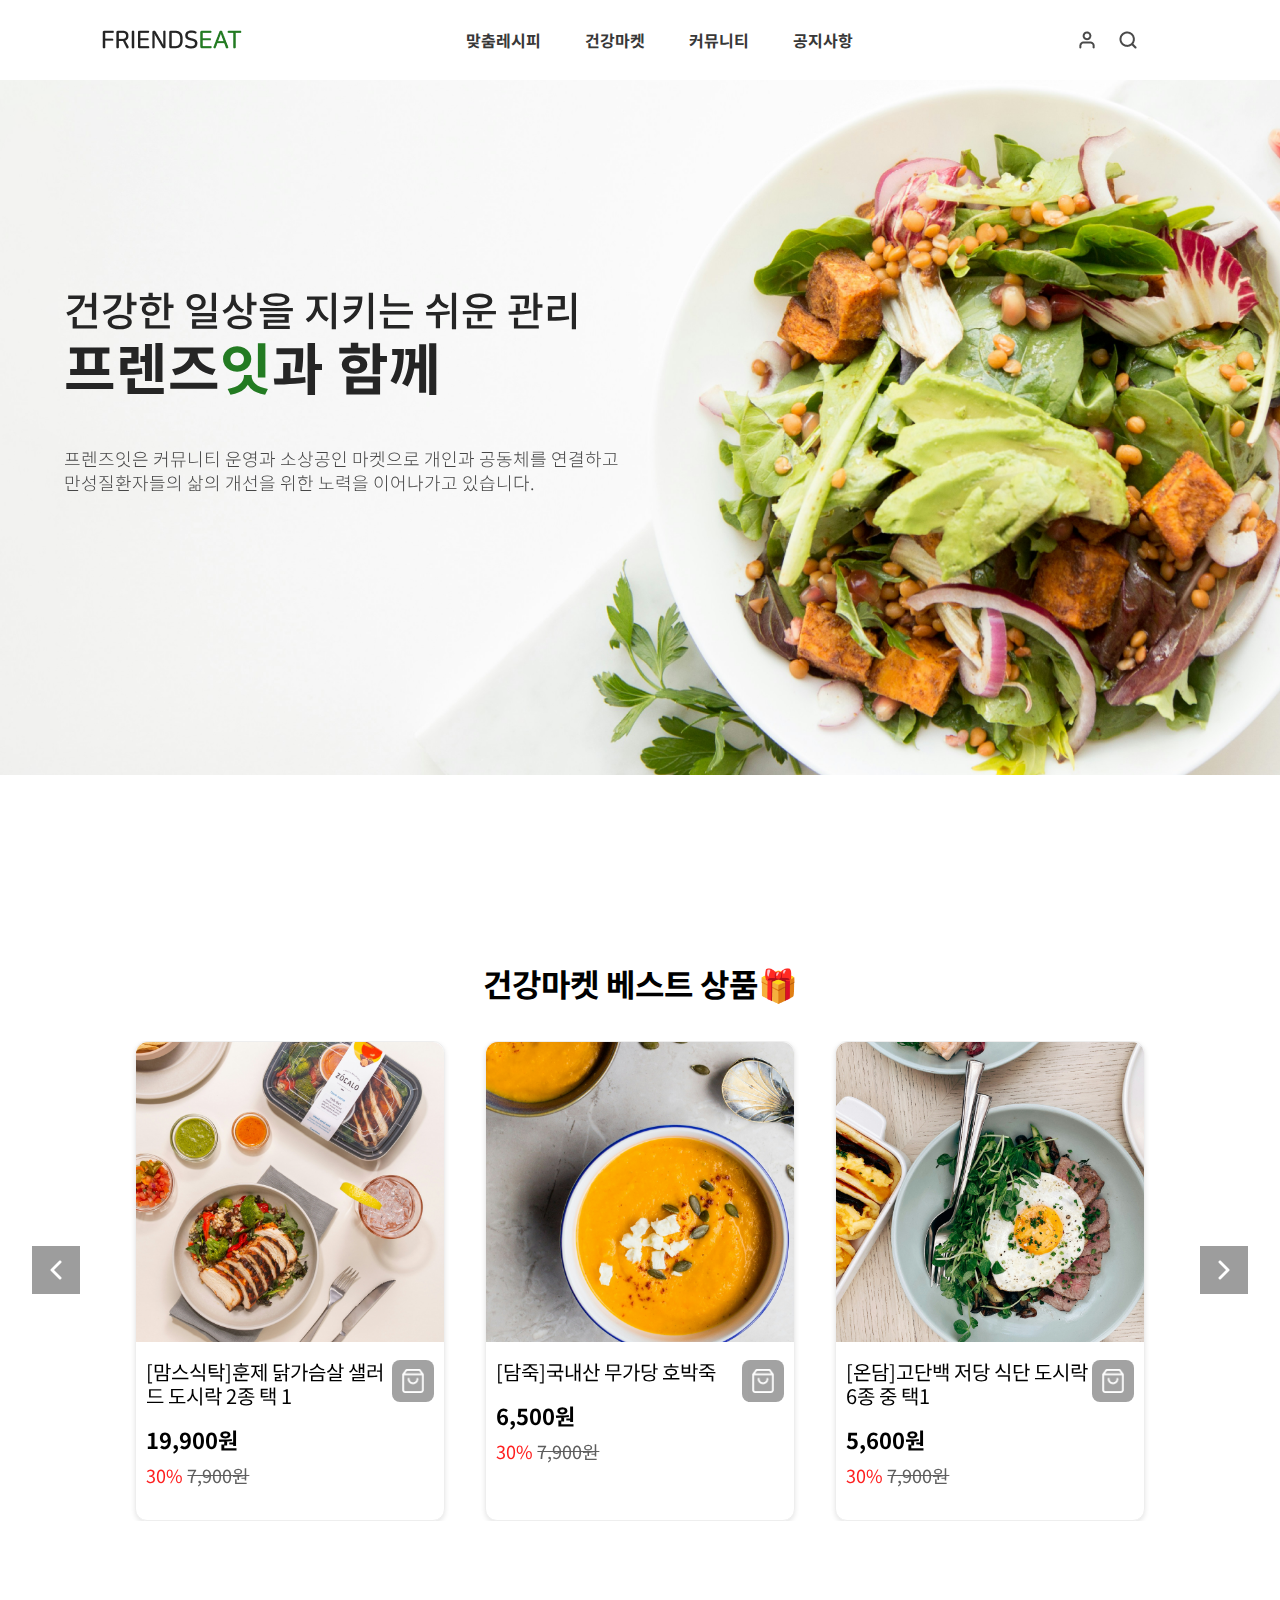
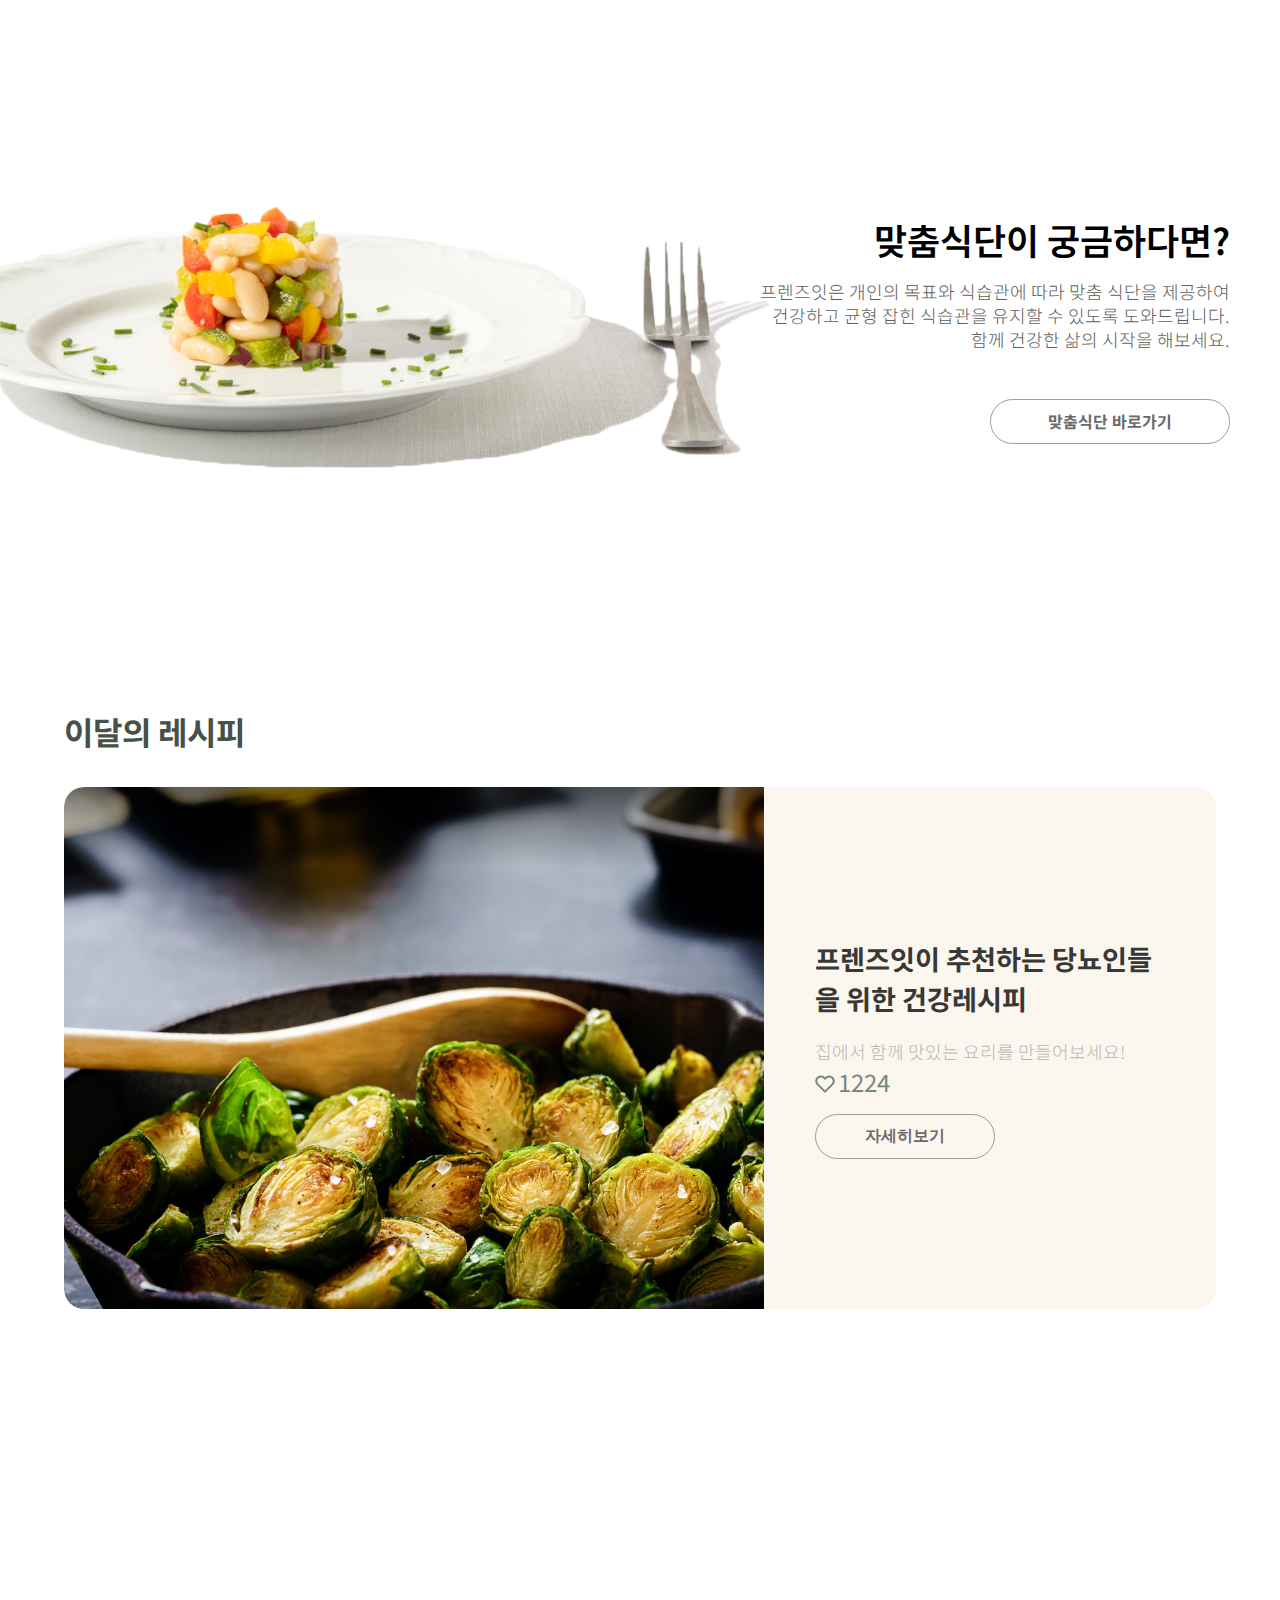
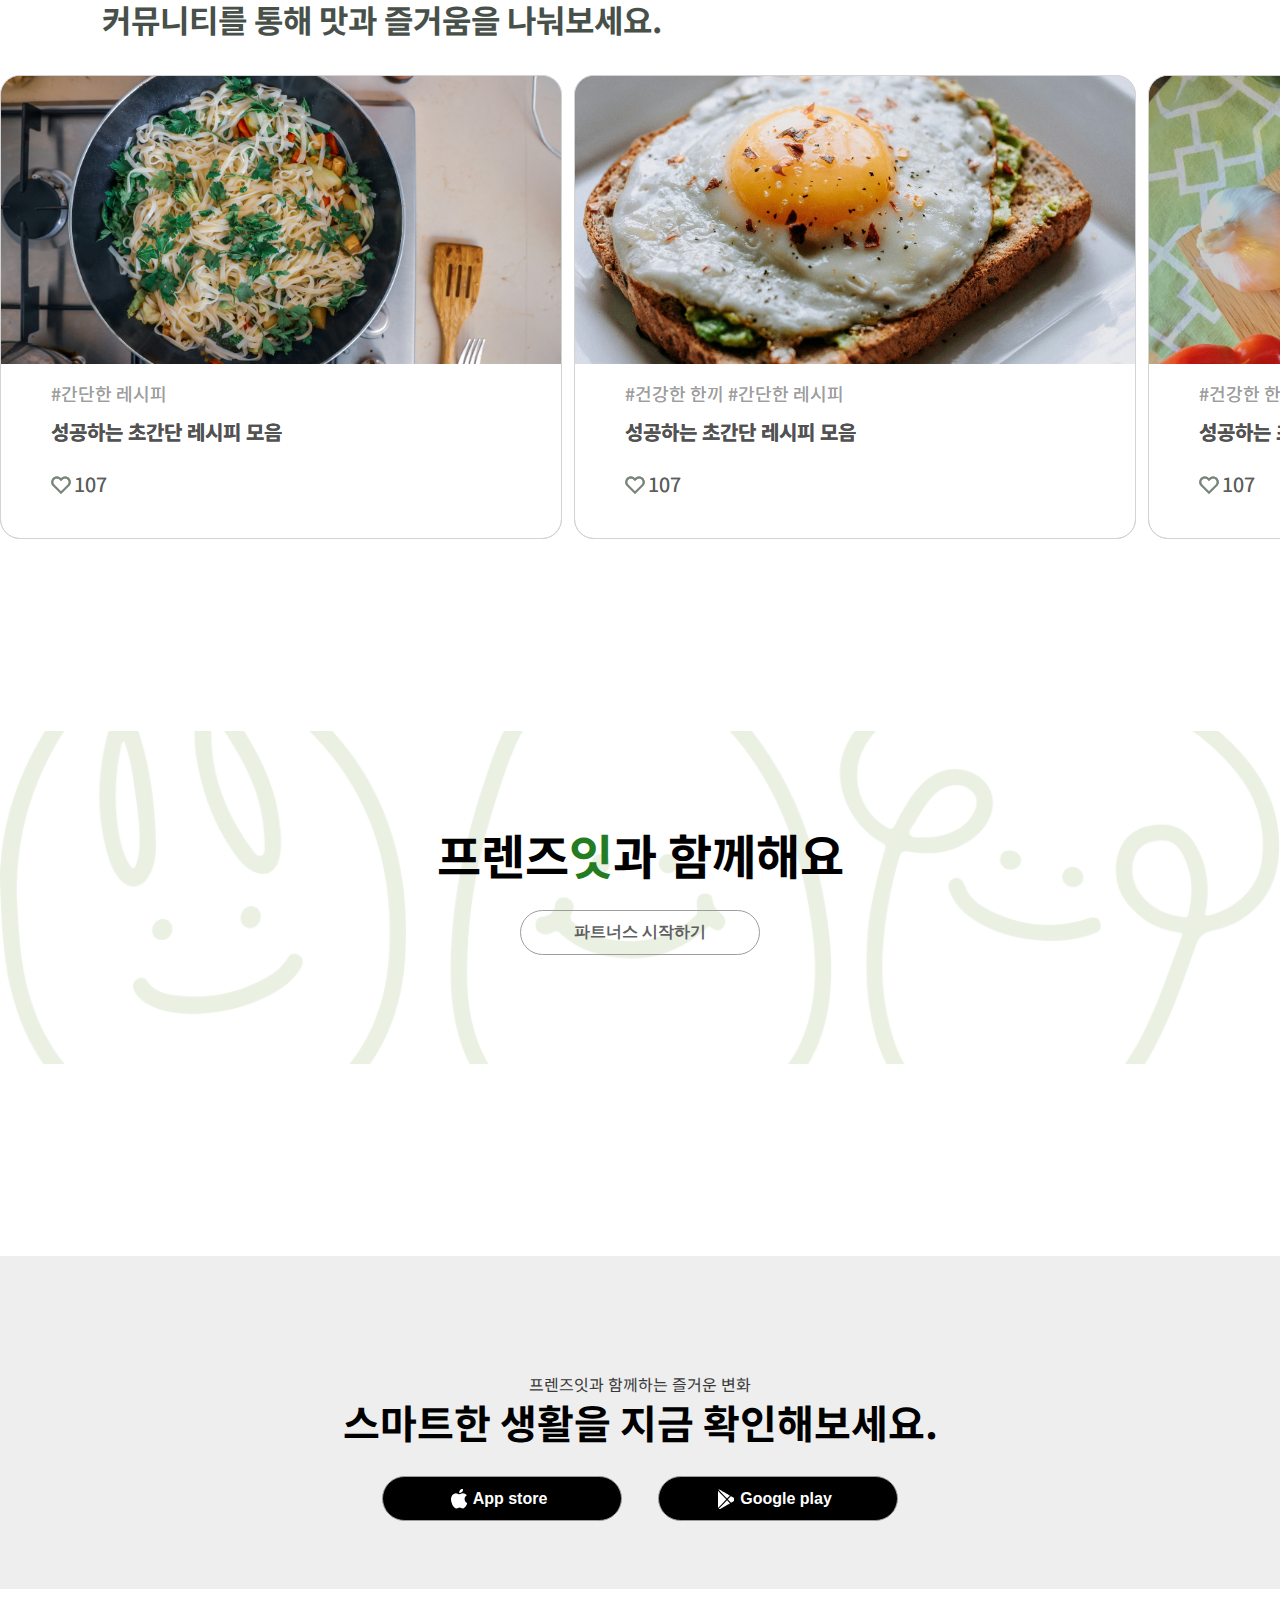
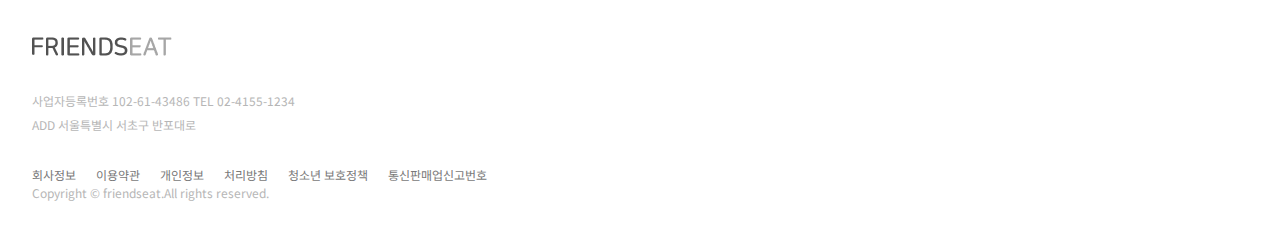
==== commit 02909efb: "20240911" ====
--- a/index.html
+++ b/index.html
@@ -10,9 +10,9 @@
     <link rel="stylesheet" href="./css/common.css">
     <link rel="stylesheet" href="./css/style.css" />
     <link rel="stylesheet" href="./css/responsive.css" />
-  
-    <script src="./js/index.js"></script>
-    <script src="./js/jquery.min.js"></script>
+    <link rel="stylesheet" href="./css/slick.css" />
+  <link rel="stylesheet" href="./css/slick-theme.css" />
+
   </head>
   <body>
     <div class="page_wrap">
@@ -137,7 +137,7 @@
                   <h4>30% <span class="sale">7,900원</span></h4>
                   </div>
                    <div class="txt_box_icon">
-                  <a href="#">
+                  <a>
                     <img src="./img/icon/buy.png" alt="장바구니">
                   </a>
                    </div>
@@ -235,6 +235,12 @@
               <img src="../img/icon/right_grey.png" alt=" 오른쪽 화살표" />
             </a>
           </div> 
+          <!-- 팝업창 -->
+          <div class="popup">
+            <div class="popup_wrap">
+                <div class="popup_txt">상품이 장바구니에 담겼습니다.</div>
+            </div>
+          </div>
         </section>
 
         <!-- 세번째 섹션 -->
@@ -268,61 +274,69 @@
           <h2>커뮤니티를 통해 맛과 즐거움을 나눠보세요.</h2>
           <div class="community_slide">
             <div class="slide_box1">
-              <div class="recipe_box">
-                <div class="img1"></div>
+             <div class="recipe_box">
+               <a href="./sub/community.html"> <div class="img1"></div>
                 <div class="txt_1">
                   <p>#간단한 레시피</p>
                   <h4>성공하는 초간단 레시피 모음</h4>
                   <h3>107</h3>
                 </div>
-              </div>
-              <div class="recipe_box">
-                <div class="img2"></div>
+              </a>
+              </div>
+            
+              <div class="recipe_box">
+                <a href="./sub/community.html"> <div class="img2"></div>
                 <div class="txt_1">
                   <p>#건강한 한끼 #간단한 레시피</p>
                   <h4>성공하는 초간단 레시피 모음</h4>
                   <h3>107</h3>
                 </div>
-              </div>
-              <div class="recipe_box">
-                <div class="img3"></div>
+                </a>
+              </div>
+              <div class="recipe_box">
+                <a href="./sub/community.html"> <div class="img3"></div>
                 <div class="txt_1">
                   <p>#건강한 한끼 #간단한 레시피</p>
                   <h4>성공하는 초간단 레시피 모음</h4>
                   <h3>107</h3>
                 </div>
-              </div>
-              <div class="recipe_box">
-                <div class="txt_2">
+              </a>
+              </div>
+              <div class="recipe_box">
+               <div class="txt_2">
                   <p>더 많은 인기 컨텐츠를 만나보세요</p>
                   <a href="#"><button>자세히보기</button></a>
                 </div>
+             
               </div>
             </div>
             <div class="slide_box2">
               <div class="recipe_box">
-                <div class="img1"></div>
+                <a href="./sub/community.html"> <div class="img1"></div>
                 <div class="txt_1">
                   <p>#간단한 레시피</p>
                   <h4>성공하는 초간단 레시피 모음</h4>
                   <h3>107</h3>
                 </div>
-              </div>
-              <div class="recipe_box">
-                <div class="img2"></div>
+                </a>
+              </div>
+              <div class="recipe_box">
+                <a href="./sub/community.html"><div class="img2"></div>
                 <div class="txt_1">
                   <p>#건강한 한끼 #간단한 레시피</p>
                   <h4>성공하는 초간단 레시피 모음</h4>
                   <h3>107</h3>
                 </div>
-              </div>
-              <div class="recipe_box">
-                <div class="img3"></div>
+              </a>
+              </div>
+              <div class="recipe_box">
+                <a href="./sub/community.html"><div class="img3"></div>
                 <div class="txt_1">
                   <p>#건강한 한끼 #간단한 레시피</p>
                   <h4>성공하는 초간단 레시피 모음</h4>
                   <h3>107</h3>
                 </div>
+              </a>
               </div>
               <div class="recipe_box">
                 <div class="txt_2">
@@ -378,8 +392,8 @@
     </div>
   </body>
   <!-- slick -->
-  <link rel="stylesheet" href="./css/slick.css" />
-  <link rel="stylesheet" href="./css/slick-theme.css" />
+  <script src="./js/jquery.min.js"></script>
   <script src="./js/slick/slick.min.js"></script>
-  <script src="./js/slide.js"></script>
+  <script src="./js/slide.js"></script> 
+  <script src="./js/event.js"></script>
 </html>--- a/css/style.css
+++ b/css/style.css
@@ -407,6 +407,7 @@
   margin: 0 auto;
   margin-top: 12rem;
   margin-bottom: 12rem;
+  position: relative;
 }
 .sec02_wrap > h3 {
   box-sizing: border-box;
@@ -450,6 +451,10 @@
   align-items: flex-start;
   /* margin-right: 20px; */
   flex: 1 1 calc(33.3% - 20px);
+  border-radius: 12px;
+  background-color: white;
+  border: 1px solid #eee;
+  box-shadow: 0 2px 5px rgba(0, 0, 0, 0.1);
 }
 
 .img_box {
@@ -457,12 +462,15 @@
   height: auto;
   overflow: hidden;
   margin-bottom: 18px;
+  border-radius: 12px 12px 0 0;
 }
 .txt_box {
   width: 100%;
   height: 160px;
   display: flex;
   gap: 1px;
+  box-sizing: border-box;
+  padding: 0px 10px;
 }
 .img_box img {
   width: 100%;
@@ -519,6 +527,28 @@
 }
 .sec02_photo h3:hover {
   text-decoration: underline;
+}
+/* 팝업창 */
+.popup {
+  position: fixed;
+  top: 50%;
+  left: 50%;
+  transform: translate(-50%, -50%);
+  width: 300px;
+  background-color: white;
+  border: 1px solid #ccc;
+  box-shadow: 0 2px 10px rgba(0, 0, 0, 0.1);
+  text-align: center;
+  padding: 20px;
+  border-radius: 50px;
+}
+.popup_wrap {
+  padding: 10px;
+}
+.popup_txt {
+  text-align: center;
+  font-size: 18px;
+  color: #000;
 }
 
 /* section3 */
--- a/css/responsive.css
+++ b/css/responsive.css
@@ -507,7 +507,7 @@
   /* 섹션4 */
   .sec04 {
     width: 90%;
-    height: 552px;
+    height: 566px;
     overflow: hidden;
   }
   .txt_wrapper h3 {
@@ -1211,6 +1211,7 @@
 
   .sec02_wrapper {
     min-height: 37vh;
+    overflow: hidden;
   }
   .sec02_box {
     width: 100%;
@@ -1350,7 +1351,6 @@
     color: #475049;
     font-size: 28px;
     font-weight: bold;
-    width: 1600px;
     text-align: start;
     margin: 0 auto;
     margin-left: 5vw;
@@ -1488,6 +1488,12 @@
     margin: 0 auto;
     margin-bottom: 4rem;
   }
+  .top_searchbar form {
+    width: 87%;
+    height: auto;
+    display: flex;
+    justify-content: center;
+  }
 
   /* 섹션1 */
   .sec01 {
@@ -1533,6 +1539,15 @@
     margin: 0 auto;
     margin-top: 5rem;
     margin-bottom: 0rem;
+  }
+  .sec02_wrapper {
+    width: 95%;
+    display: flex;
+    align-items: center;
+    box-sizing: border-box;
+    margin: 0 auto;
+    position: relative;
+    overflow: hidden;
   }
   .sec02_all_box {
     margin: 0 auto;
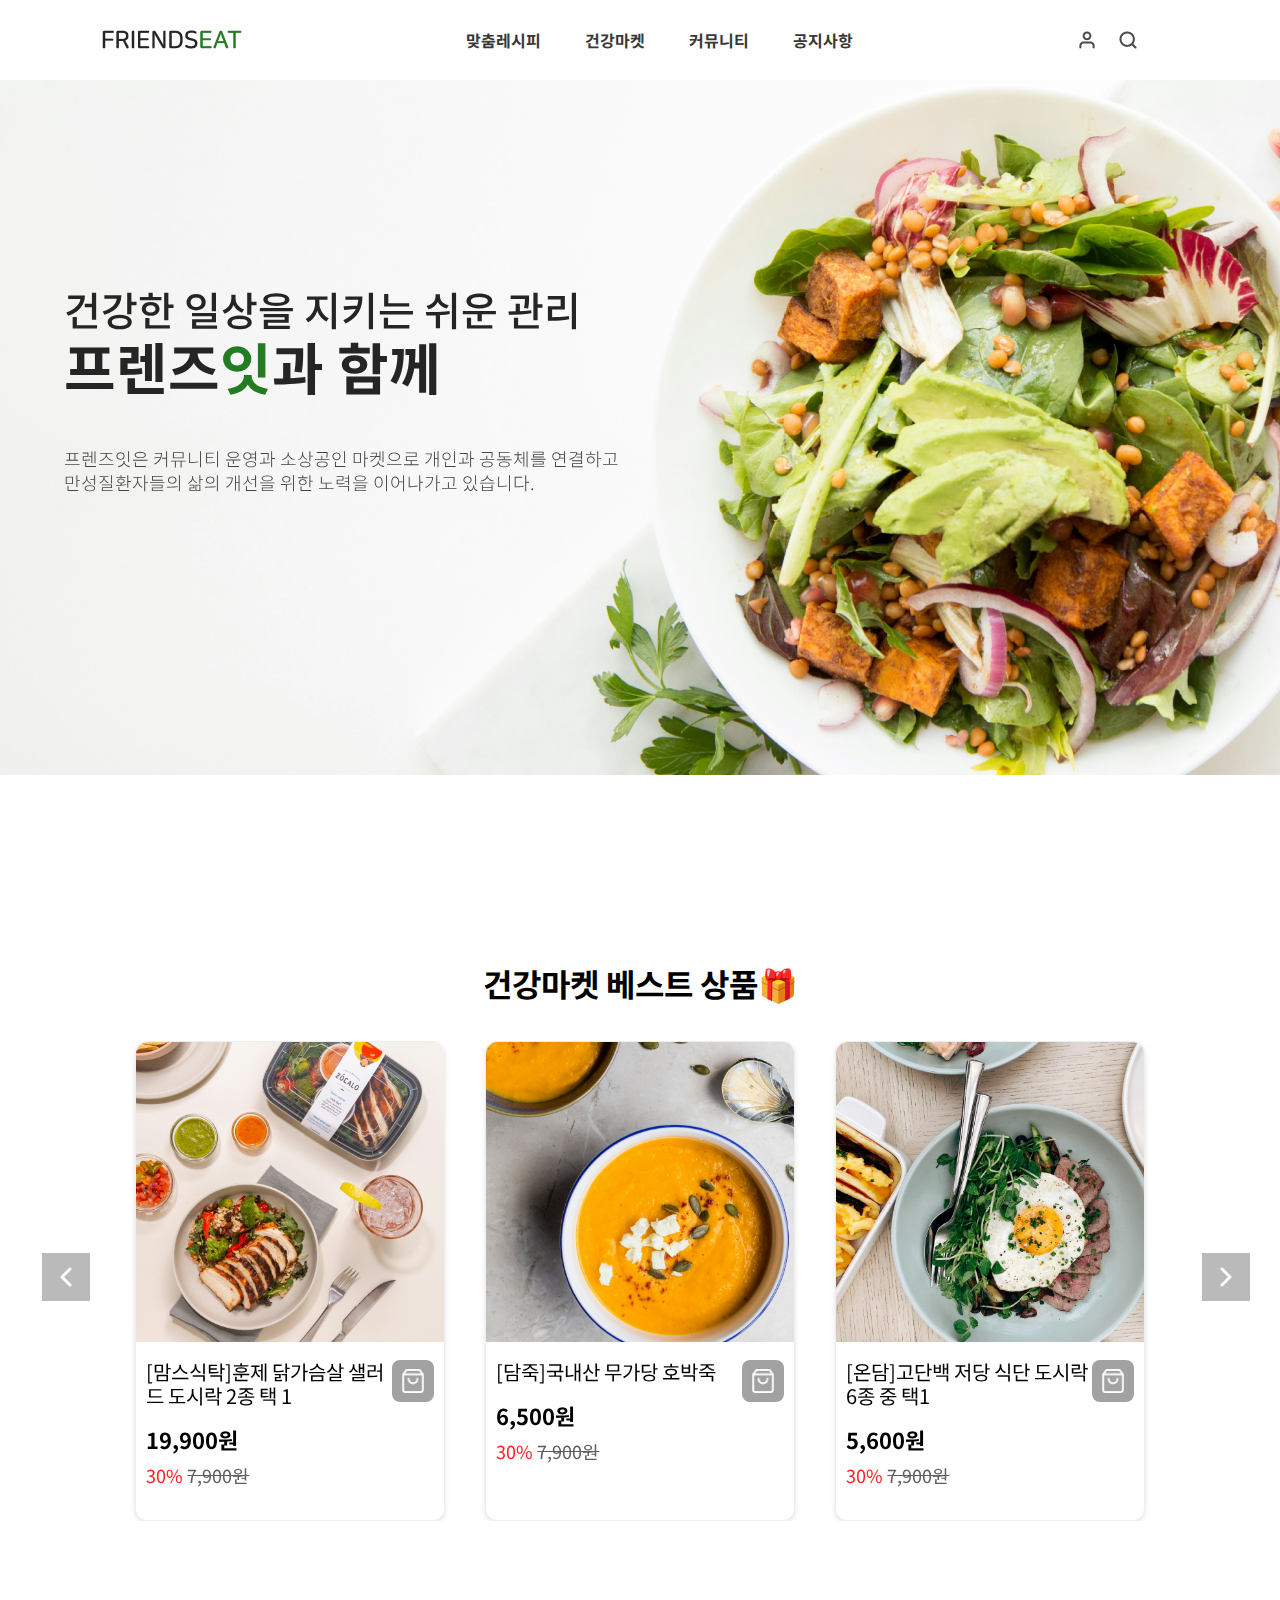
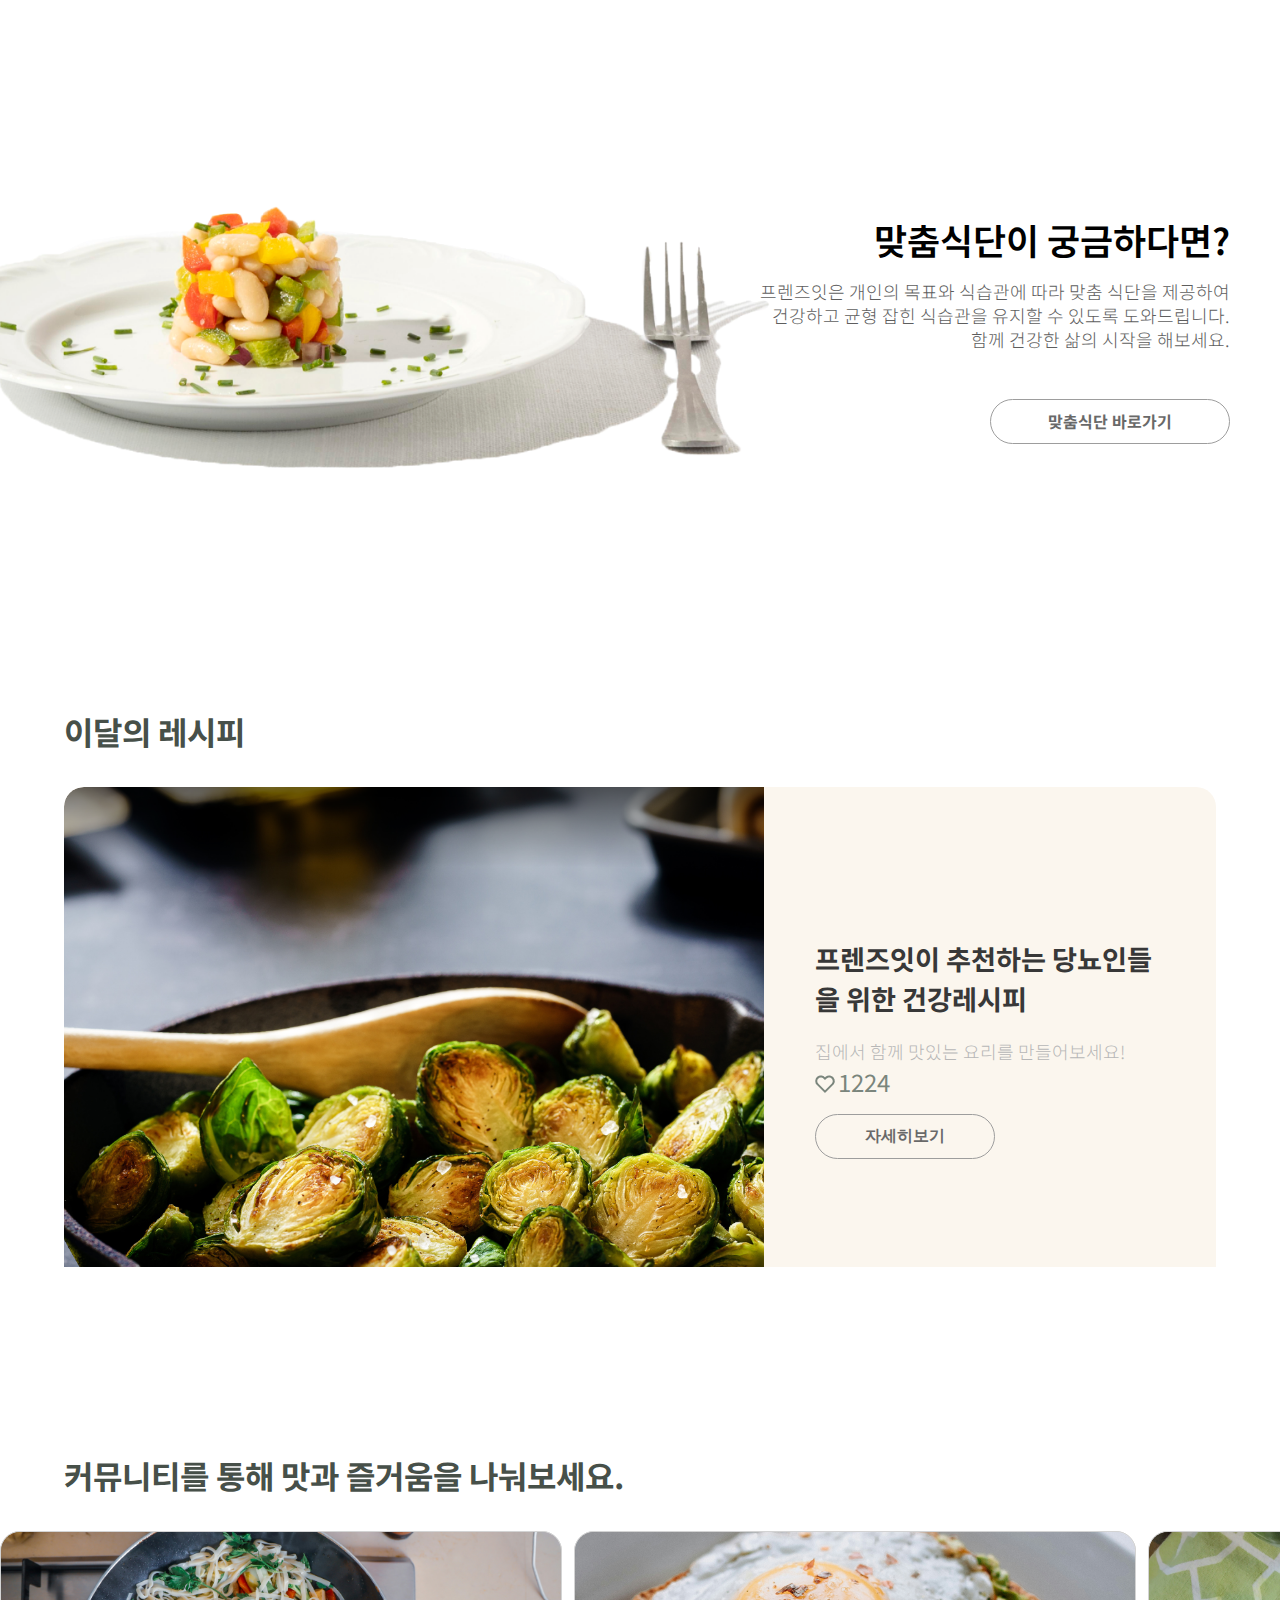
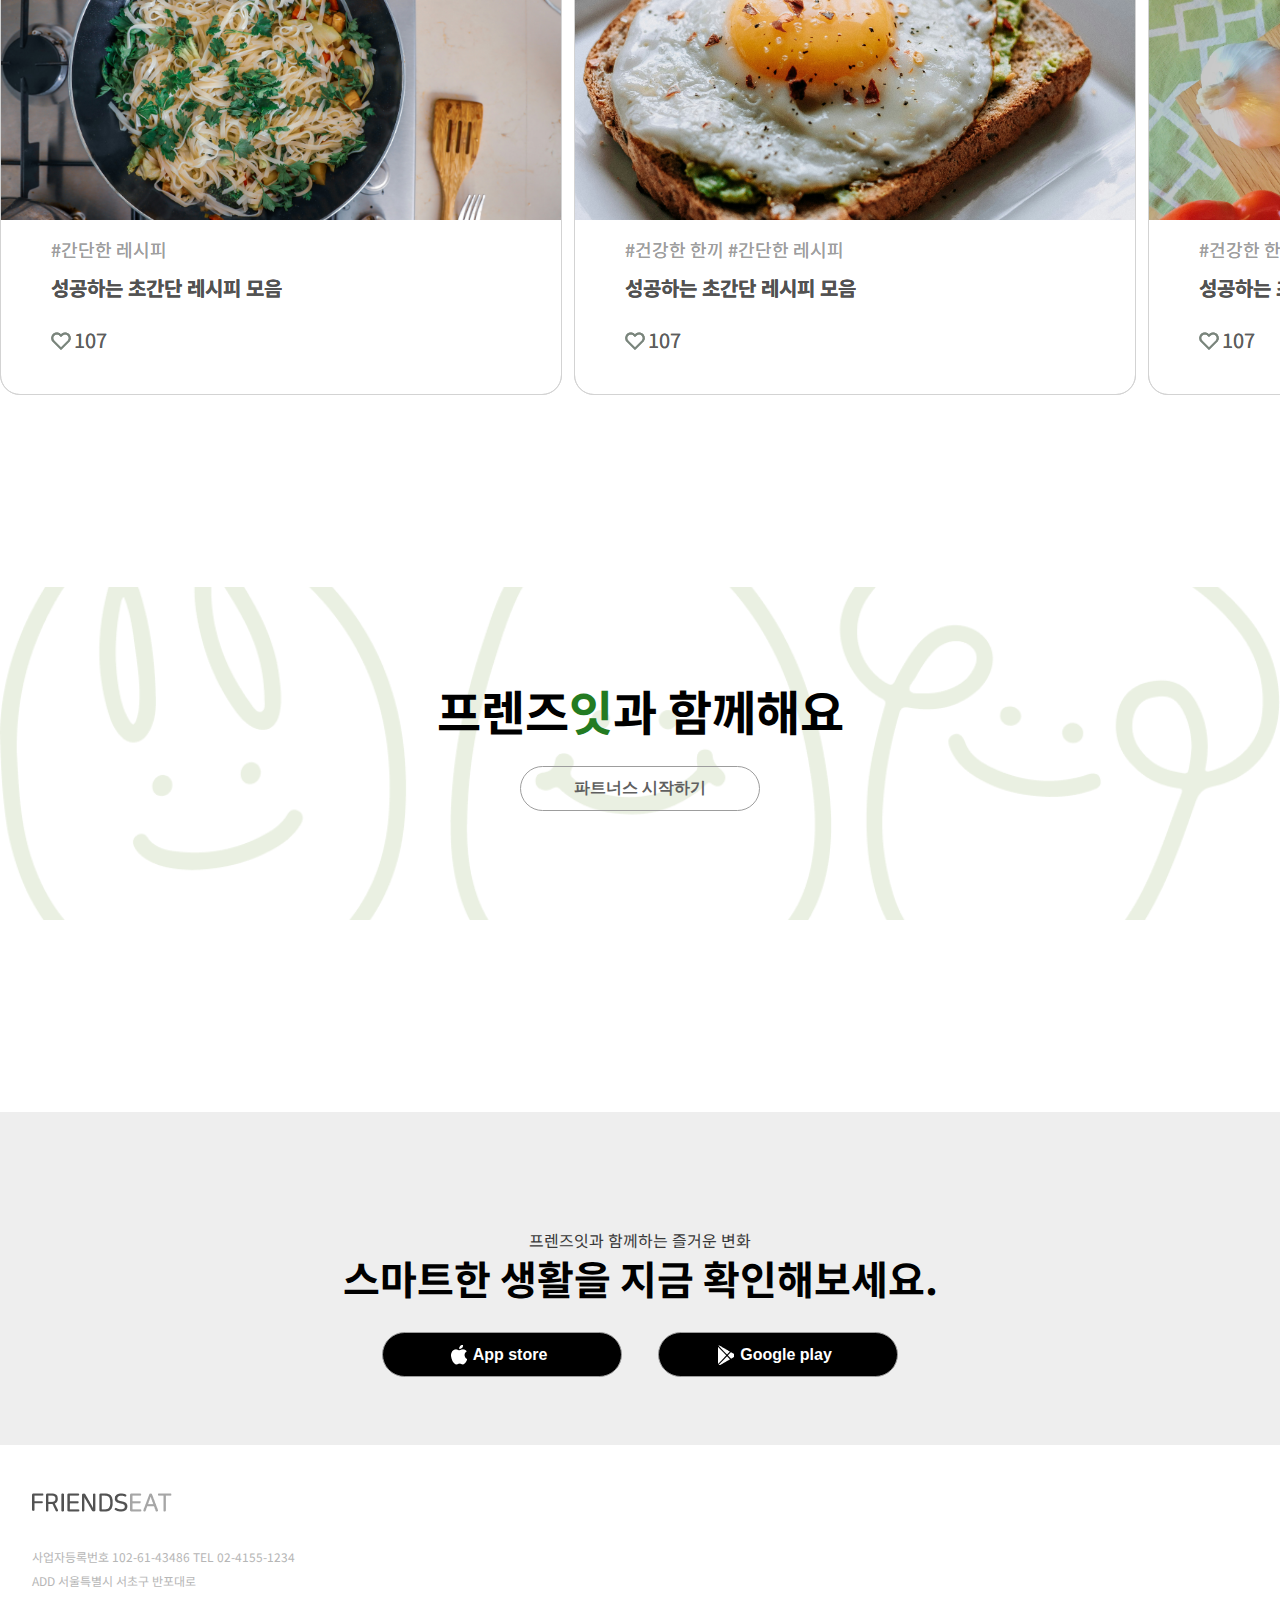
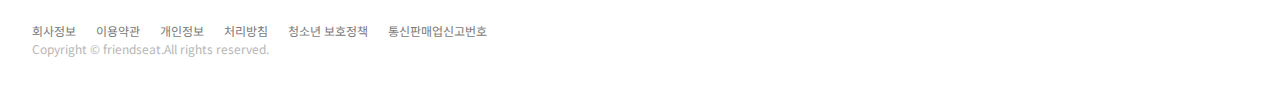
==== commit e1eb1f6c: "20240912" ====
--- a/index.html
+++ b/index.html
@@ -264,7 +264,7 @@
                 <h3>프렌즈잇이 추천하는 당뇨인들을 위한 건강레시피</h3>
                 <h4>집에서 함께 맛있는 요리를 만들어보세요!</h4>
                 <p>1224</p>
-                <a href="#"><button type="button">자세히보기</button></a>
+                <a href="./sub/my_recipe.html"><button type="button">자세히보기</button></a>
               </div>
             </div>
           </div>
--- a/css/common.css
+++ b/css/common.css
@@ -9,6 +9,7 @@
 body {
   font-family: "Noto Sans KR", sans-serif;
   color: #383838;
+  overflow-x: hidden;
 }
 body::-webkit-scrollbar {
   width: 10px;
--- a/css/style.css
+++ b/css/style.css
@@ -425,16 +425,28 @@
   box-sizing: border-box;
   margin: 0 auto;
   position: relative;
-}
+  justify-content: center;
+}
+
+.left_grey_1,
+.right_grey_1 {
+  display: block;
+  position: absolute;
+  top: 50%;
+  transform: translateY(-50%);
+  width: 36px;
+  height: 36px;
+  z-index: 10;
+  opacity: 0.7;
+  cursor: pointer;
+}
+
 .left_grey_1 {
-  cursor: pointer;
-  position: relative;
-  z-index: 999;
-}
+  left: 10px; /* 왼쪽 화살표 위치 */
+}
+
 .right_grey_1 {
-  cursor: pointer;
-  position: relative;
-  z-index: 999;
+  right: 10px; /* 오른쪽 화살표 위치 */
 }
 
 .sec02_all_box {
--- a/css/responsive.css
+++ b/css/responsive.css
@@ -182,11 +182,24 @@
     width: 500px;
   }
   /* 섹션4 */
+
   .sec04 {
     width: 90%;
+    height: 552px;
+    overflow: hidden;
   }
   .txt_wrapper h3 {
     font-size: 1.7rem;
+  }
+  /* 섹션5 */
+  .sec05 > h2 {
+    color: #475049;
+    font-size: 32px;
+    font-weight: bold;
+    width: 90%;
+    text-align: start;
+    margin: 0 auto;
+    margin-bottom: 40px;
   }
   /* 섹션 6 */
   .sec06_wrapper::before {
@@ -1162,19 +1175,18 @@
 
   .sec01_wrap .txt_sec01 {
     position: absolute;
-    top: 14rem;
-    left: 5vw;
+    top: 13rem;
+    left: 4vw;
   }
   .sec01_wrap h2 {
-    font-size: 38px;
+    font-size: 32px;
     color: #252525;
     font-weight: bold;
     /* margin-bottom: 48px; */
-    line-height: 18px;
-  }
-
+    line-height: 12px;
+  }
   .sec01_wrap b {
-    font-size: 18px;
+    font-size: 14px;
     color: #252525;
     font-weight: 400;
   }
@@ -1187,30 +1199,29 @@
     object-fit: cover;
     object-position: 67%;
   }
+
   /* 두번째 섹션 */
-
   .sec02_wrap {
     width: 100%;
-    max-width: 1920px;
-    height: 43vh;
-    margin: 0 auto;
-    margin-top: 6rem;
-    margin-bottom: 1rem;
-  }
+    height: 56vh;
+    margin: 0 auto;
+    margin-top: 80px;
+    margin-bottom: 0;
+  }
+
   .sec02_wrap > h3 {
     padding: 0;
     width: 90%;
     min-width: 350px;
     font-size: 24px;
     color: #000;
-    font-weight: bold;
+    font-weight: 500;
     margin: 0 auto;
     margin-bottom: 20px;
     text-align: left;
   }
-
   .sec02_wrapper {
-    min-height: 37vh;
+    height: 53vh;
     overflow: hidden;
   }
   .sec02_box {
@@ -1223,11 +1234,11 @@
   .sec02_all_box {
     margin: 0 auto;
     width: 83%;
-    height: 38vh;
+    height: 52vh;
   }
   .txt_box {
     width: 100%;
-    height: 180px;
+    height: 130px;
     display: flex;
   }
 
@@ -1259,8 +1270,10 @@
   }
 
   /* 섹션3 */
+  .sec03 {
+    margin-top: 40px;
+  }
   .sec03_wrap .txt_wrap1 {
-    max-width: 1200px;
     width: 100%;
     margin: 0 auto;
     display: flex;
@@ -1397,9 +1410,8 @@
     position: relative;
   }
   /* 섹션8 */
-
   .sec08 {
-    padding: 4.5rem 5%;
+    padding: 3.5rem 5%;
     margin-bottom: 0;
   }
   .sec08_wrapper {
